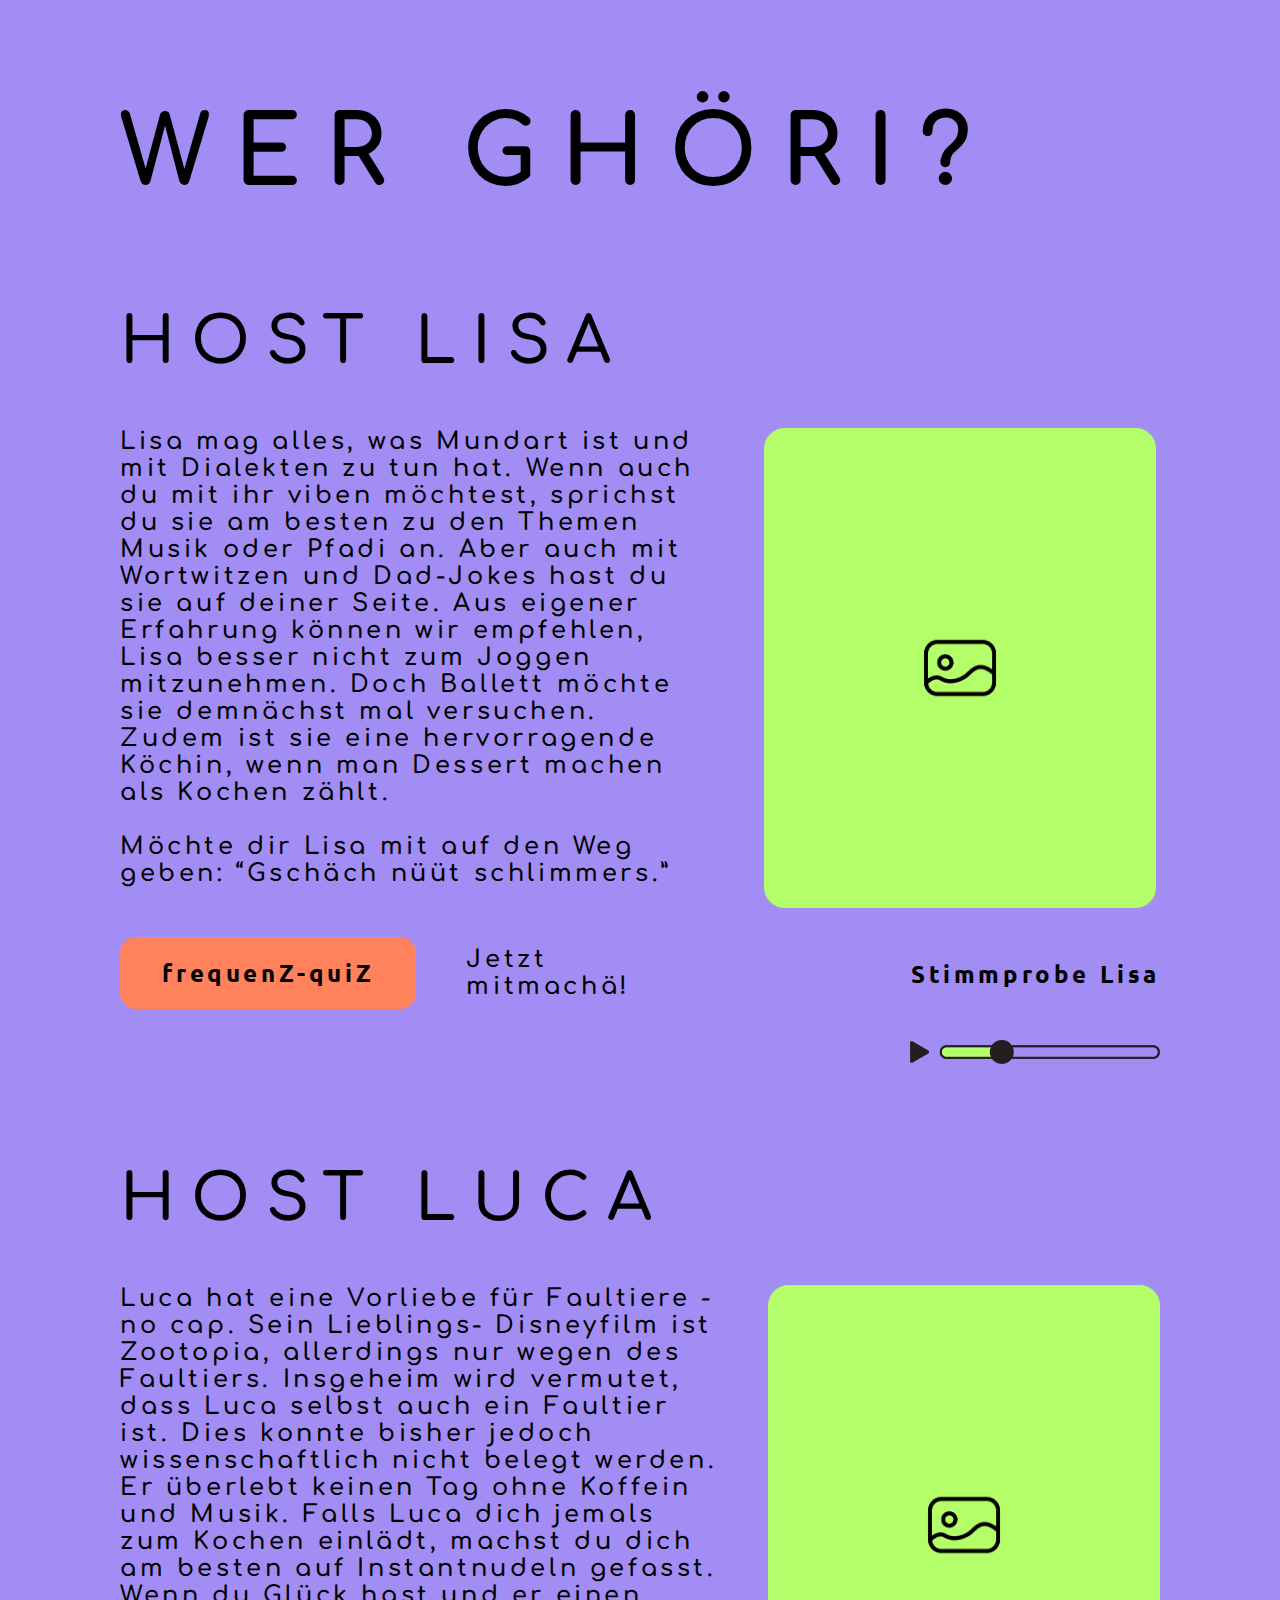
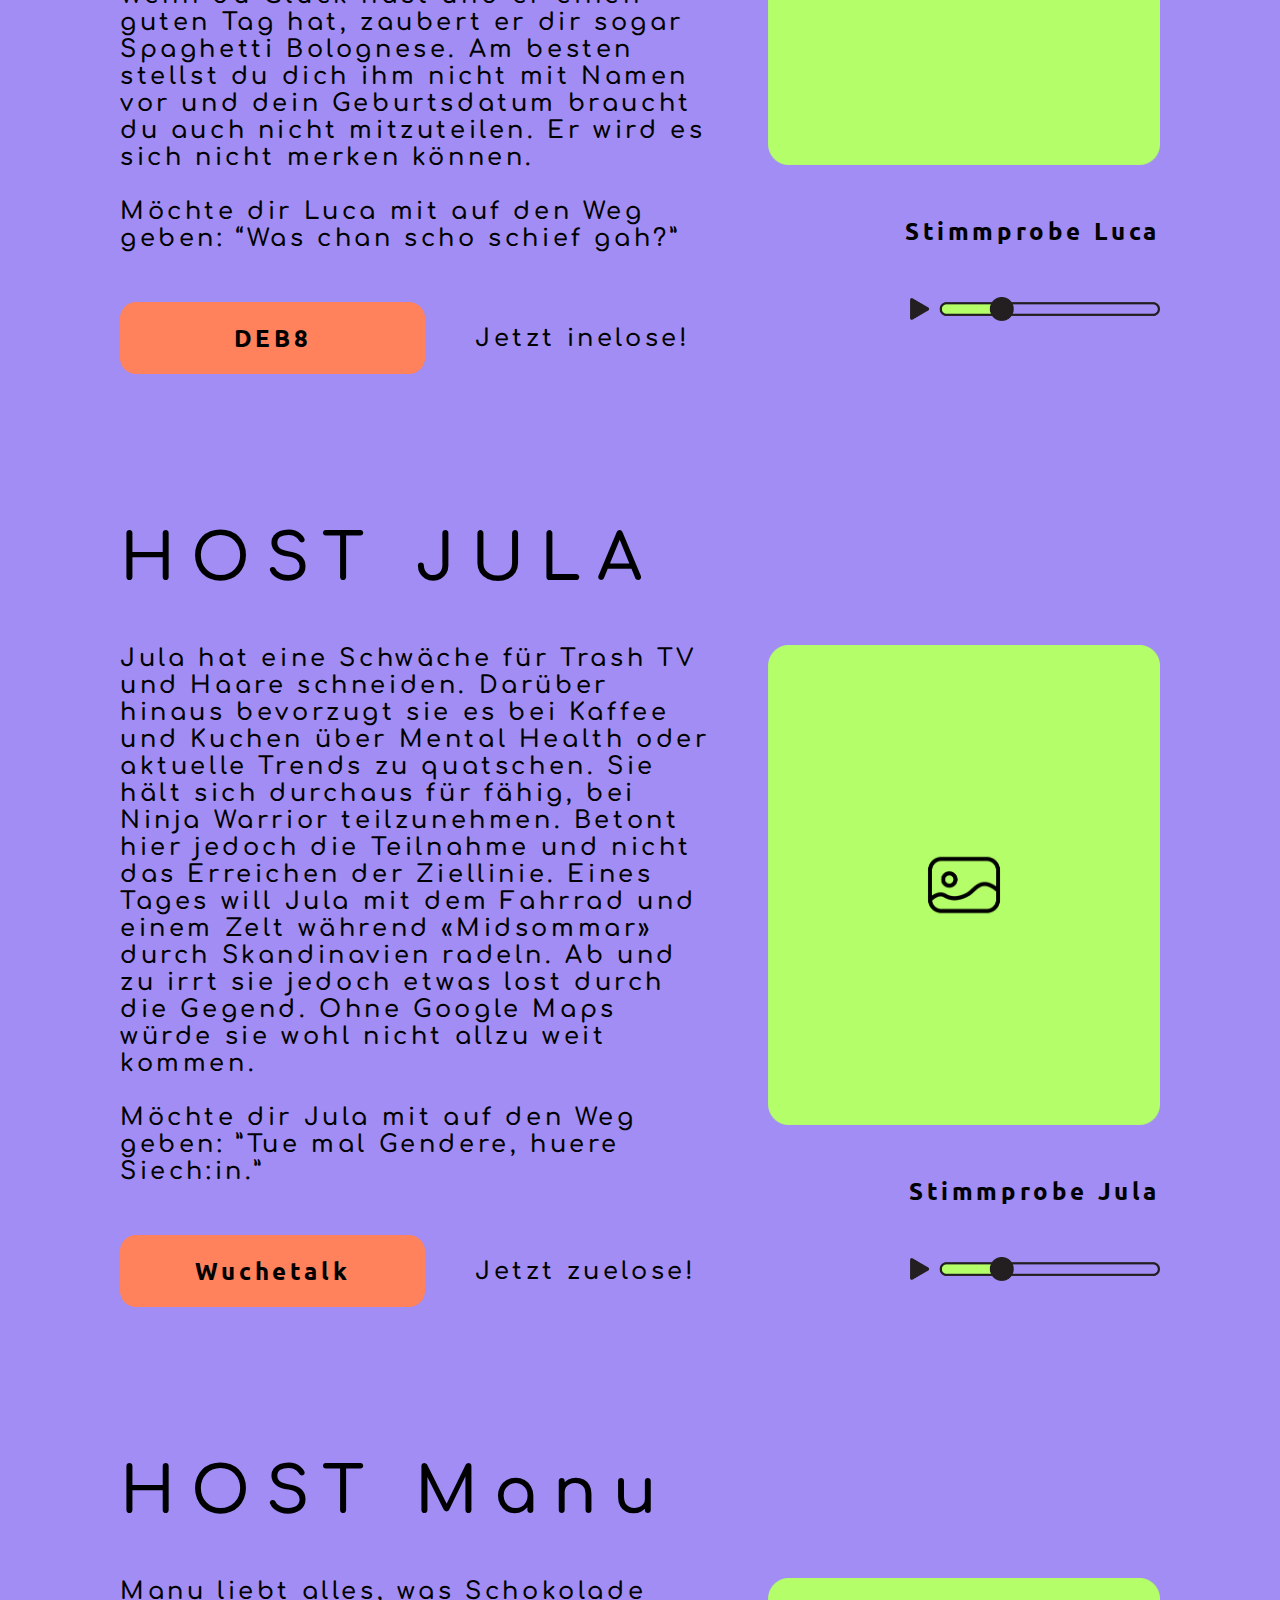
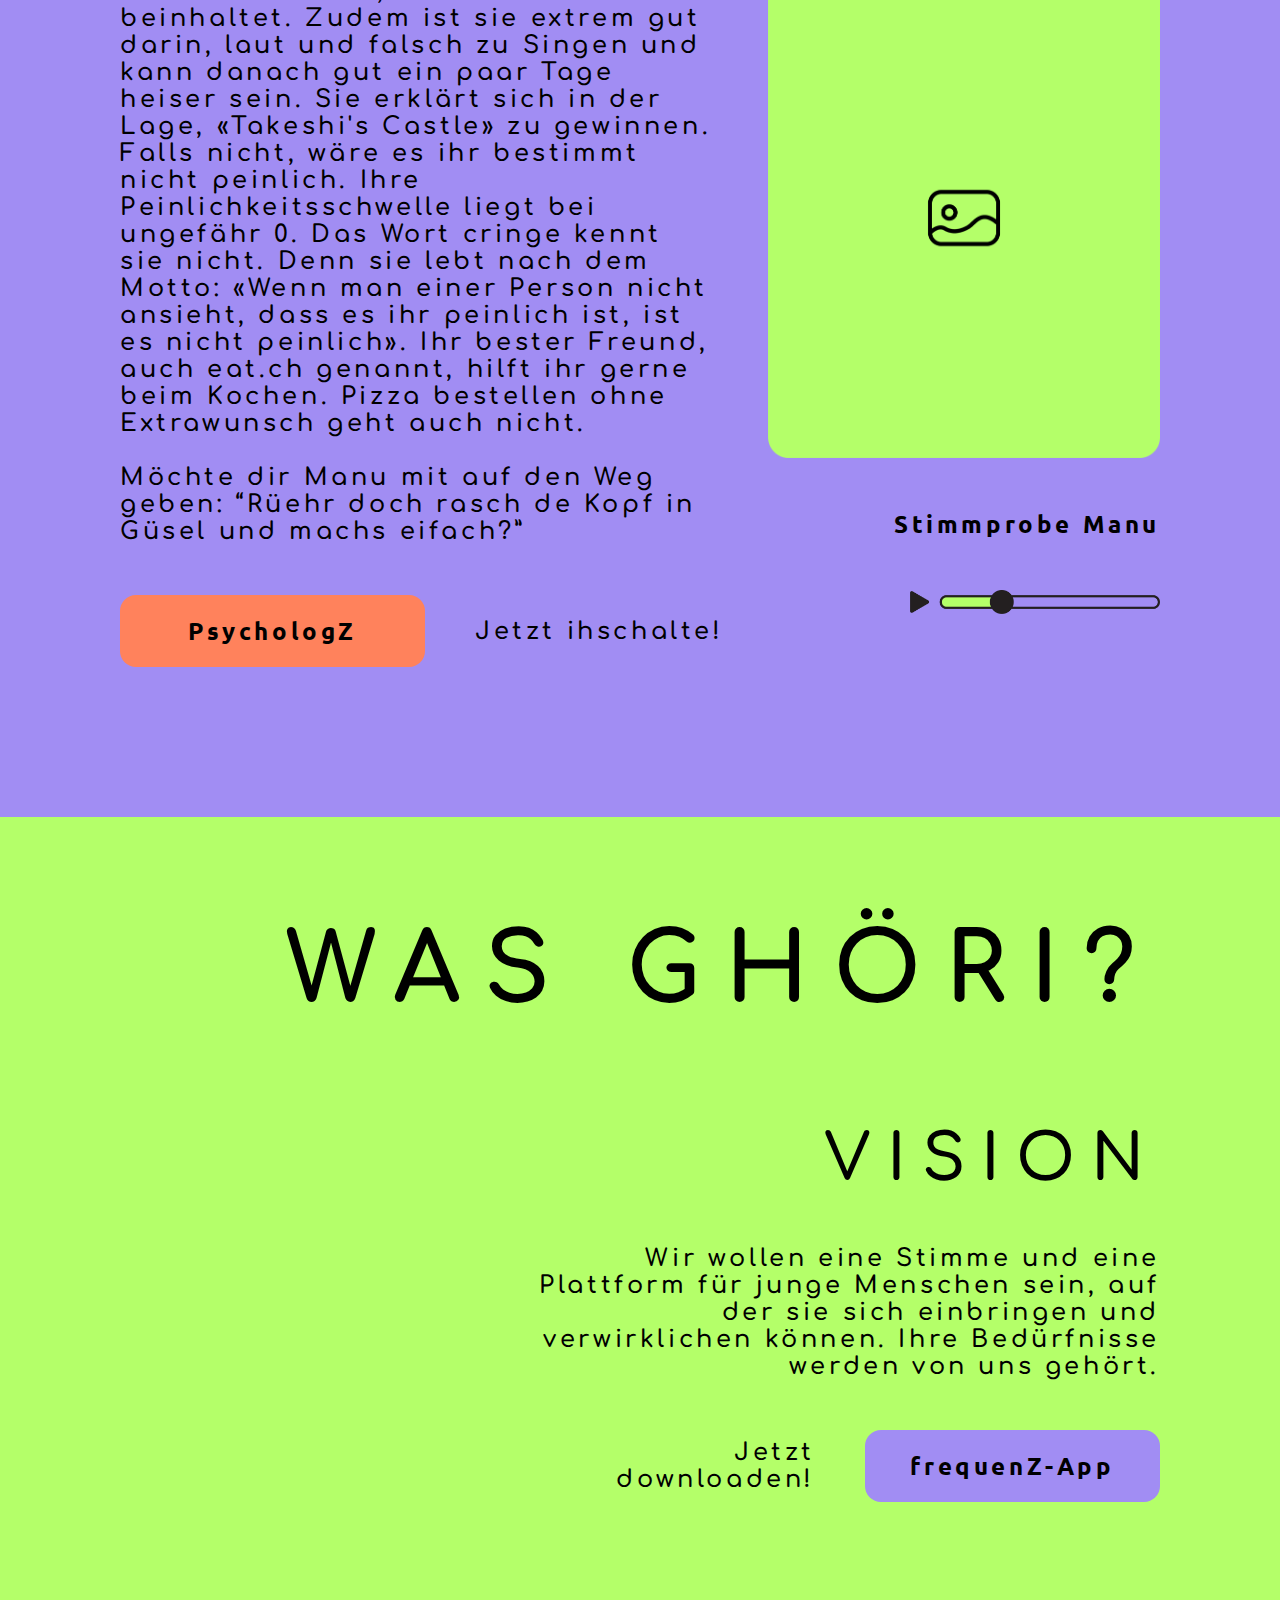
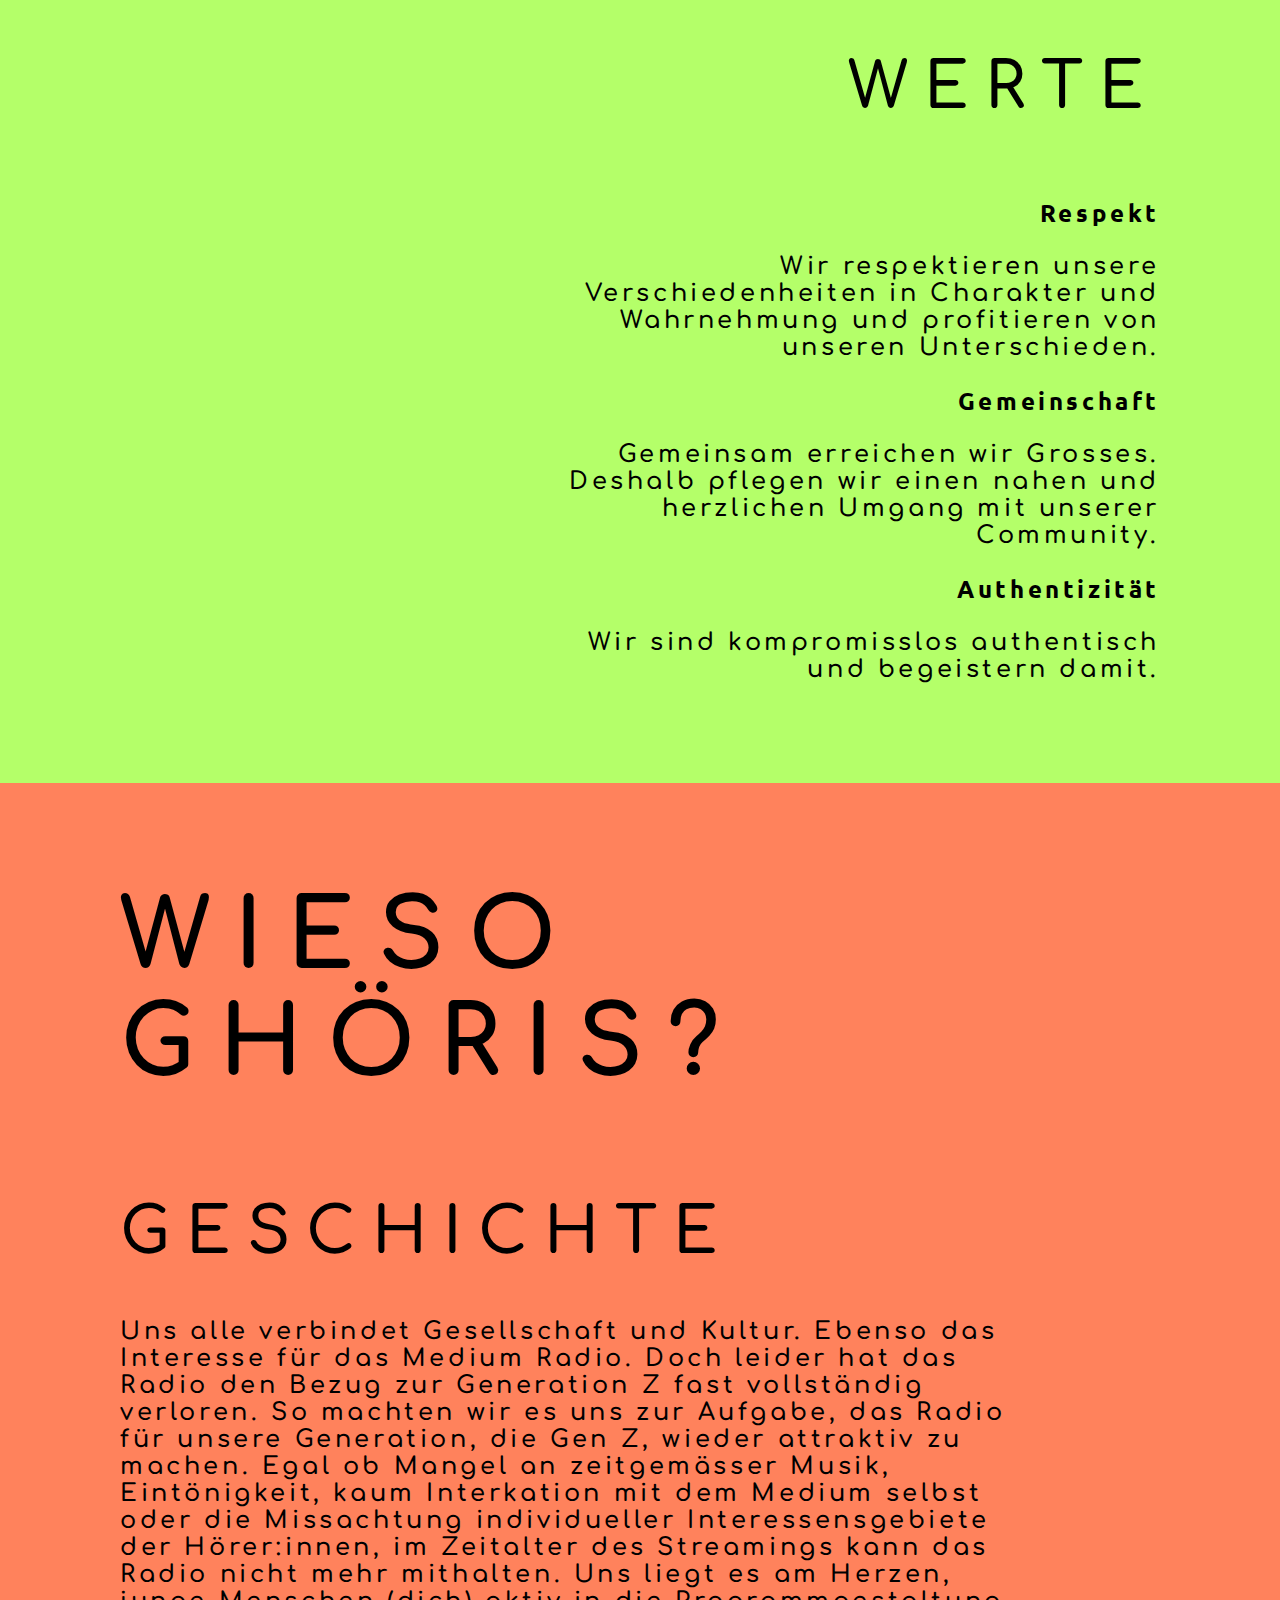
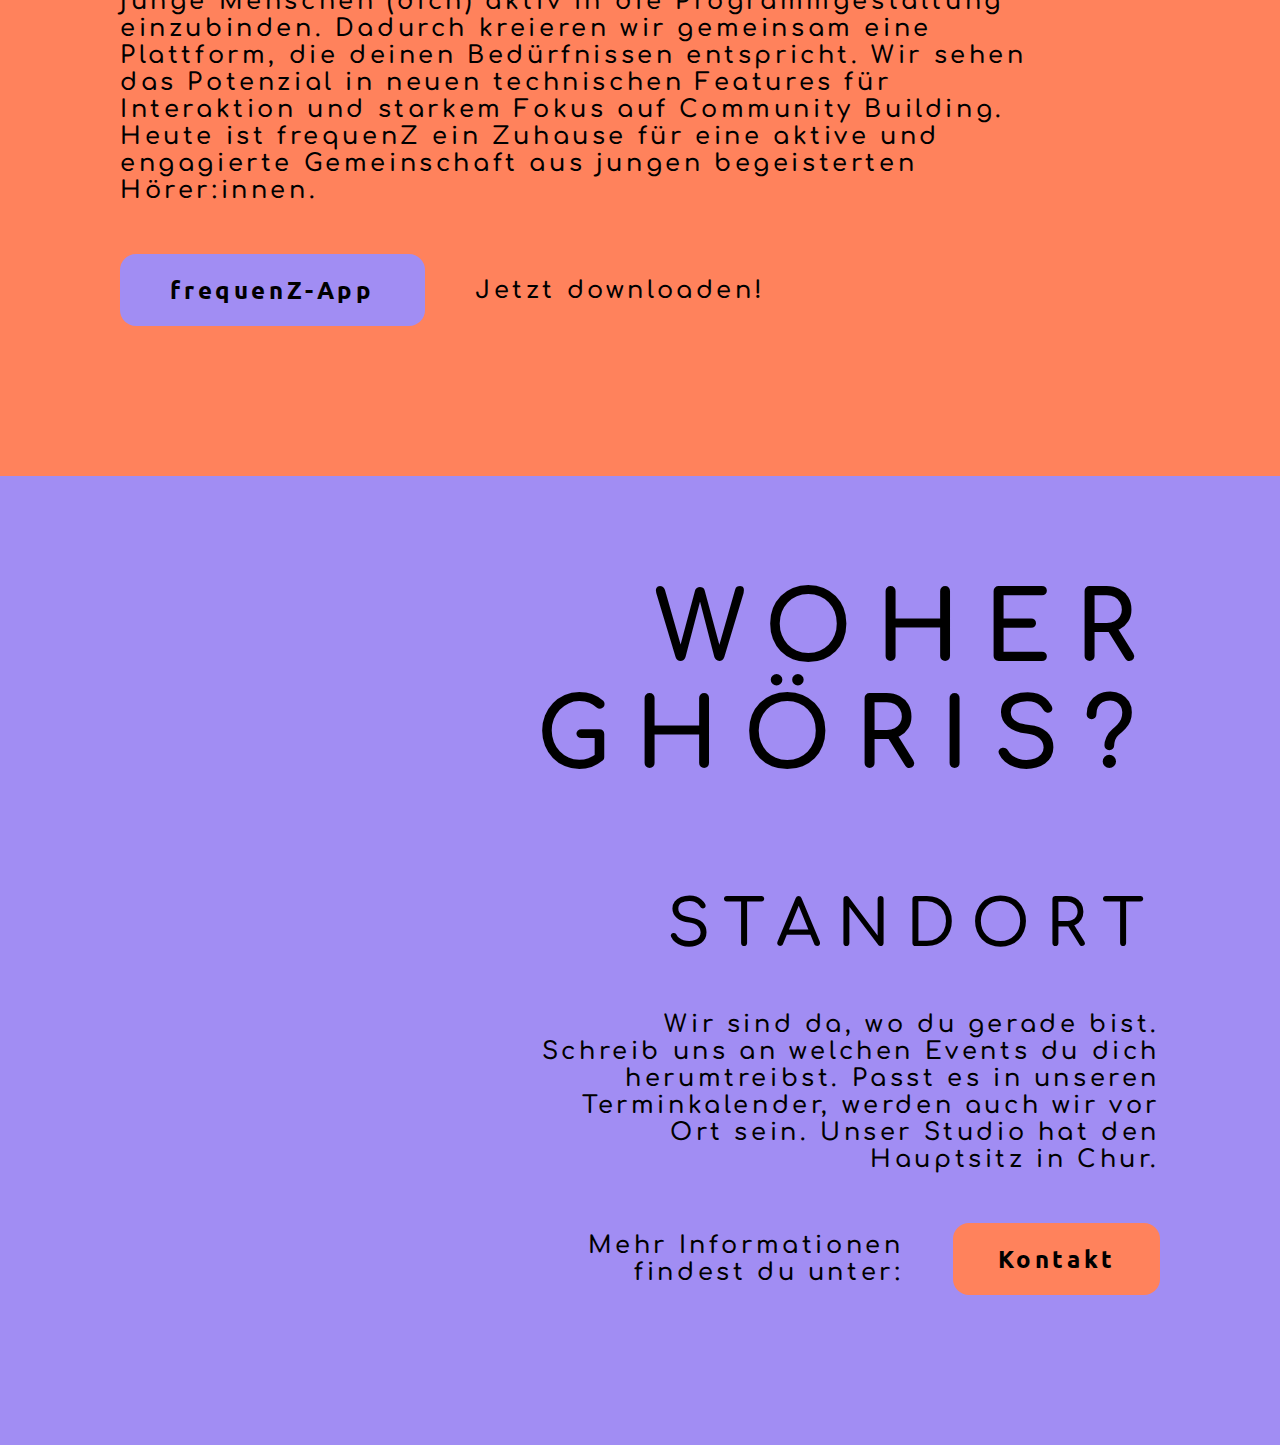
==== aboutus.html @ 88b488b0 "aboutus" ====
<!DOCTYPE html>
<html lang="en">
  <head>
    <meta charset="UTF-8" />
    <meta name="viewport" content="width=device-width, initial-scale=1.0" />
    <link rel="stylesheet" href="css/styleaboutus.css" />
    <link rel="preconnect" href="https://fonts.googleapis.com" />
    <link rel="preconnect" href="https://fonts.gstatic.com" crossorigin />
    <link
      href="https://fonts.googleapis.com/css2?family=Cabin:wght@700&family=Comfortaa:wght@600&family=Roboto:wght@100&family=Ubuntu:wght@700&family=Young+Serif&display=swap"
      rel="stylesheet">
    <title>ÜBER frequenZ</title>
  </head>
<body>
    <div class="wer_ghoeri">
        <div><h1 class="titel_wer_ghoeri">WER GHÖRI?</h1>
            <div><h2>HOST LISA</h2>
                    <div class="host_lisa">
                        <div class="content_lisa">
                            <p class="text_lisa">
                                Lisa mag alles, was Mundart ist und mit Dialekten zu tun hat. Wenn auch du mit ihr viben möchtest, 
                                sprichst du sie am besten zu den Themen Musik oder Pfadi an. Aber auch mit Wortwitzen und Dad-Jokes hast du 
                                sie auf deiner Seite. Aus eigener Erfahrung können wir empfehlen, Lisa besser nicht zum Joggen mitzunehmen. Doch Ballett 
                                möchte sie demnächst mal versuchen. Zudem ist sie eine hervorragende Köchin, wenn man Dessert machen als Kochen zählt.
                                <br/> <br/>
                                Möchte dir Lisa mit auf den Weg geben: “Gschäch nüüt schlimmers.”
                                <div class="button">
                                    <div class="button_style">
                                        <p class="button_text">
                                            frequenZ-quiZ
                                        </p>
                                    </div>         
                                    <p>Jetzt mitmachä! </p>
                                </div>
                            </p>
                        </div>

                        <div class="rechterbereich">
                            <img src="img/placeholder-image.png" alt="Host Lisa" class="image_host">
                            <div class="content_stimmprobe"><h3>Stimmprobe Lisa</h3>
                            </div>
                            <div class="seekbar"></div>
                        </div>
                    </div>
            </div>

            <div><h2>HOST LUCA</h2>
                <div class="host_luca">
                    <div class="content_luca">
                        <p class="text_luca">
                            Luca hat eine Vorliebe für Faultiere - no cap. Sein Lieblings- Disneyfilm ist Zootopia, allerdings nur wegen des Faultiers. 
                            Insgeheim wird vermutet, dass Luca selbst auch ein Faultier ist. Dies konnte bisher jedoch wissenschaftlich nicht belegt werden. 
                            Er überlebt keinen Tag ohne Koffein und Musik. Falls Luca dich jemals zum Kochen einlädt, machst du dich am besten auf  Instantnudeln gefasst. 
                            Wenn du Glück hast und er einen guten Tag hat, zaubert er dir sogar Spaghetti Bolognese. Am besten stellst du dich ihm nicht 
                            mit Namen vor und dein Geburtsdatum braucht du auch nicht mitzuteilen. Er wird es sich nicht merken können.
                            <br/> <br/>
                            Möchte dir Luca mit auf den Weg geben: “Was chan scho schief gah?”
                            <div class="button">
                                <div class="button_style">
                                    <p class="button_text">
                                        DEB8
                                    </p>
                                </div>         
                                <p>Jetzt inelose! </p>
                            </div>
                        </p>
                    </div>
                    <div class="rechtesbild">
                        <img src="img/placeholder-image.png" alt="Host Luca" class="image_host">
                        <div class="content_stimmprobe"><h3>Stimmprobe Luca</h3>
                        </div>
                        <div class="seekbar"></div>
                    </div>
                </div>
            </div>

            <div><h2>HOST JULA</h2>
                <div class="host_jula">
                    <div class="content_jula">
                        <p class="text_jula">
                            Jula hat eine Schwäche für Trash TV und Haare schneiden. Darüber hinaus bevorzugt sie es bei Kaffee und Kuchen 
                            über Mental Health oder aktuelle Trends zu quatschen. Sie hält sich durchaus für fähig, bei Ninja Warrior teilzunehmen. 
                            Betont hier jedoch die Teilnahme und nicht das Erreichen der Ziellinie. Eines Tages will Jula mit dem Fahrrad und einem Zelt 
                            während «Midsommar» durch Skandinavien radeln. Ab und zu irrt sie jedoch etwas lost durch die Gegend. Ohne Google Maps würde sie wohl nicht allzu weit kommen.
                            <br/> <br/>
                            Möchte dir Jula mit auf den Weg geben: ”Tue mal Gendere, huere Siech:in.”
                            <div class="button">
                                <div class="button_style">
                                    <p class="button_text">
                                            Wuchetalk
                                    </p>
                                </div>         
                                <p>Jetzt zuelose! </p>
                            </div>
                        </p>
                    </div>
                    <div class="rechtesbild">
                        <img src="img/placeholder-image.png" alt="Host Jula" class="image_host">
                        <div class="content_stimmprobe"><h3>Stimmprobe Jula</h3>
                        </div>
                        <div class="seekbar"></div>
                    </div>
                </div>
            </div>

            <div><h2>HOST Manu</h2>
                <div class="host_manu">
                    <div class="content_manu">
                        <p class="text_manu">
                            Manu liebt alles, was Schokolade beinhaltet. Zudem ist sie extrem gut darin, laut und falsch zu Singen und kann danach 
                            gut ein paar Tage heiser sein. Sie erklärt sich in der Lage, «Takeshi's Castle» zu gewinnen. Falls nicht, wäre es ihr bestimmt nicht peinlich. 
                            Ihre Peinlichkeitsschwelle liegt bei ungefähr 0. Das Wort cringe kennt sie nicht. Denn sie lebt nach dem Motto: 
                            «Wenn man einer Person nicht ansieht, dass es ihr peinlich ist, ist es nicht peinlich». 
                            Ihr bester Freund, auch eat.ch genannt, hilft ihr gerne beim Kochen. Pizza bestellen ohne Extrawunsch geht auch nicht.
                            <br/> <br/>
                            Möchte dir Manu mit auf den Weg geben: “Rüehr doch rasch de Kopf in Güsel und machs eifach?”
                            <div class="button">
                                <div class="button_style">
                                    <p class="button_text">
                                        PsychologZ
                                    </p>
                                </div>         
                                <p>Jetzt ihschalte! </p>
                            </div>
                        </p>
                    </div>
                    <div class="rechtesbild">
                        <img src="img/placeholder-image.png" alt="Host Manu" class="image_host">
                        <div class="content_stimmprobe"><h3>Stimmprobe Manu</h3>
                        </div>
                        <div class="seekbar"></div>
                    </div>
                </div>
            </div>

        </div>
    </div>

    <div class="was_ghoeri">
        <div class="was_ghoeri_rechts"> <h1 class="h1_rechts">WAS GHÖRI?</h1>
            <div class="aufteilung">

                <div class="linkerleerbereich">
                    </br>
                </div>

                <div class="content_rechts"> <h2>VISION</h2>
                    <p>
                        Wir wollen eine Stimme und eine Plattform für junge Menschen sein, auf der sie sich 
                        einbringen und verwirklichen können. Ihre Bedürfnisse werden von uns gehört.
                    </p>

                    <div class="downloadbutton">

                        <p>Jetzt downloaden! 
                        </p>

                            <div class="downloadbutton_style">
                                <p class="downloadbutton_text">
                                frequenZ-App
                                </p>
                            </div>    

                    </div>
                    <div><h2>WERTE</h2>
                        <h3>Respekt</h3>
                        <p>
                            Wir respektieren unsere Verschiedenheiten in Charakter und Wahrnehmung und profitieren von unseren Unterschieden.
                        </p>

                        <h3>Gemeinschaft</h3>
                        <p>
                            Gemeinsam erreichen wir Grosses. Deshalb pflegen wir einen nahen und herzlichen Umgang mit unserer Community.
                        </p>

                        <h3>Authentizität</h3>
                        <p class="berite_autehitizitaet">
                            Wir sind kompromisslos authentisch und begeistern damit.
                        </p>
                    </div>
                </div>
            </div>
        </div>
    </div>
    
    <div class="wieso_ghoeris">
        <h1 class="titel_wieso_ghoeri">WIESO GHÖRIS?</h1>
        <h2>GESCHICHTE</h2>
        <p class="geschichte">
            Uns alle verbindet Gesellschaft und Kultur. Ebenso das Interesse für das Medium Radio. Doch leider hat
            das Radio den Bezug zur Generation Z fast vollständig verloren. So machten wir es uns zur Aufgabe, das Radio für unsere Generation, die Gen Z, wieder attraktiv zu machen. 
            Egal ob Mangel an zeitgemässer Musik, Eintönigkeit, kaum Interkation mit dem Medium selbst oder die Missachtung individueller Interessensgebiete 
            der Hörer:innen, im Zeitalter des Streamings kann das Radio nicht mehr mithalten.
            Uns liegt es am Herzen, junge Menschen (dich) aktiv in die Programmgestaltung einzubinden. 
            Dadurch kreieren wir gemeinsam eine Plattform, die deinen Bedürfnissen entspricht. Wir sehen das Potenzial in neuen technischen Features für Interaktion und starkem Fokus auf Community Building.
            Heute ist frequenZ ein Zuhause für eine aktive und engagierte Gemeinschaft aus jungen begeisterten Hörer:innen.
        </p>
            <div class="downloadbutton2">
                <div class="downloadbutton_style2">
                    <p class="downloadbutton_text">
                        frequenZ-App
                    </p>
                </div>
                <p>Jetzt downloaden! </p>        
            </div>
    </div>
    
    <div class="woher_ghoeris">
        <h1 class="h1_rechts">WOHER GHÖRIS?</h1>
        <div class="aufteilung">

            <div class="linkerleerbereich">
            </br>
            </div>

            <div class="content_rechts"><h2>STANDORT</h2>
                <p>
                    Wir sind da, wo du gerade bist. Schreib uns an welchen Events du dich herumtreibst. 
                    Passt es in unseren Terminkalender, werden auch wir vor Ort sein. Unser Studio hat den Hauptsitz in Chur.
                </p>
                    <div class="kontaktbutton">
                        <p>
                            Mehr Informationen findest du unter: 
                        </p>
                        <div class="kontaktbutton_style">
                            <p class="button_text">
                                Kontakt
                            </p>
                        </div>         
                    </div>
            </div>
        </div>
    </div>

</body>
---- css/styleaboutus.css ----
:root{
    --orange: #FF825C;
    --violett:#A18DF3;
    --grün: #B4FF69;
    --comfortaa: 'Comfortaa', sans-serif;
    --ubuntu: 'Ubuntu', sans-serif;
}

body{
    margin: 0;
}

h1{
    color:black;
    font-family: var(--comfortaa);
    font-size: 96px;
    margin:0;
    letter-spacing: 24px;
}

.h1_rechts{
    text-align: right;
}

h2{    /* h2 */
    color:black;
    font-family: var(--comfortaa);
    font-size: 64px;
    font-style: normal;
    font-weight: 600;
    line-height: normal;
    letter-spacing: 16px;
    padding: 100px 0px 50px 0px;
    margin: 0px;   
}

h3{     /* h3 */
    color: black;
    font-family: Ubuntu;
    font-size: 24px;
    font-style: normal;
    font-weight: 700;
    line-height: normal;
    letter-spacing: 3.6px;
}

p{
    color: #000;
    display: flex;
    font-family: Comfortaa;
    font-size: 24px;
    font-style: normal;
    font-weight: 600;
    line-height: normal;
    letter-spacing: 3.6px;
    margin: 0px;
}

.button_text{
    font-family: var(--ubuntu)
}

.button{
    display: flex;
    margin: 50px 0px 50px 0px;
    align-items: center;
   }

.button_style {
    background-color: #FF825C;
    border-radius: 16px;
    display: flex;
    width: 257px;
    padding: 20px 24px;
    justify-content: center;
    margin-right: 50px;
   }

.button_style:hover {
    background-color: var(--grün);
}

.downloadbutton_text{
    font-family: var(--ubuntu)
}

.downloadbutton{
    display: flex;
    margin: 50px 0px 50px 0px;
    align-items: center;
    justify-content: right;
   }

.downloadbutton_style {
    background-color: #A18DF3;
    border-radius: 16px;
    display: flex;
    width: 257px;
    padding: 20px 24px;
    justify-content: center;
    margin-left: 50px;
   }

.downloadbutton_style:hover {
    background-color: var(--orange);
}

.downloadbutton2{
    display: flex;
    margin: 50px 0px 50px 0px;
    align-items: center;
   }

.downloadbutton_style2 {
    background-color: #A18DF3;
    border-radius: 16px;
    display: flex;
    width: 257px;
    padding: 20px 24px;
    justify-content: center;
    margin-right: 50px;
   }

.downloadbutton_style2:hover {
    background-color: var(--grün);
}

.kontaktbutton {
    display: flex;
    margin: 50px 0px 50px 0px;
    align-items: center;
    justify-content: right;
   }

.kontaktbutton_style {
    background-color: #FF825C;
    border-radius: 16px;
    display: flex;
    width: 257px;
    padding: 20px 24px;
    justify-content: center;
    margin-left: 50px;
   }
   
.kontaktbutton_style:hover {
    background-color: var(--grün);
}

.wer_ghoeri{
    background-color: #A18DF3;
    display: flex;
    padding: 100px 120px 100px 120px;
}

.image_host{
    display: flex;
    width: 392px;
    height: 480px;
    align-items: center;
    gap: 10px;
    margin-bottom: 50px;
}

.content_stimmprobe{
    margin: 0px 0px 0px 0px;
    text-align: right;
}

.seekbar{
    width: 250px;
    height: 24px;
    margin: 50px 0px 0px 0px;
    background-image: url('/img/seekbar.png');
    background-size: contain;
    background-repeat: no-repeat;
    margin-left: auto;
}

.seekbar:hover{
    background-image: url('/img/seekbar_hover.png');
}

.host_lisa{
    display: flex;
    flex-direction: row;
}

.content_lisa{
    display: flex;
    flex-direction: column;
    margin: 0px 0px 0px 0px;
    padding: 0px 50px 0px 0px;
    flex: 3;
}

.rechterbereich{
    flex: 2;
    float:right;
}

.host_luca{
    display: flex;
    flex-direction: row;
    margin: 0px 0px 0px 0px;
    padding: 0px 0px 0px 0px;
    justify-content: space-between;
}

.text_luca{
    display: flex;
    padding-right: 50px;
}

.host_jula{
    display: flex;
    flex-direction: row;
    margin: 0px 0px 0px 0px;
    padding: 0px 0px 0px 0px;
    justify-content: space-between;
}

.text_jula{
    display: flex;
    padding-right: 50px;
}

.host_manu{
    display: flex;
    flex-direction: row;
    margin: 0px 0px 0px 0px;
    padding: 0px 0px 0px 0px;
    justify-content: space-between;
}

.text_manu{
    display: flex;
    padding-right: 50px;
}

.was_ghoeri{
    background-color: #B4FF69;
    display: flex;
    flex-direction: row-reverse;
    padding: 100px 120px 100px 120px;
}

.was_ghoeri_rechts{
    text-align: right;
    flex-direction: row-reverse;
}

.berite_autehitizitaet{
    justify-content: right;
}

.aufteilung{
    display: flex;
    flex-direction: row;
    text-align: right;
    justify-content: right;
}

.linkerleerbereich{
    flex:2;
}

.wieso_ghoeris{
    background-color: #FF825C;
    display: flex;
    flex-direction: column;
    padding: 100px 120px 100px 120px;
    justify-content: right;
}

.geschichte{
    width: 931px;
}

.woher_ghoeris{
    background-color: #A18DF3;
    display: flex;
    flex-direction: column;
    padding: 100px 120px 100px 120px;
}

.content_rechts{
    display: flex;
    flex-direction: column;
    flex: 3;
}
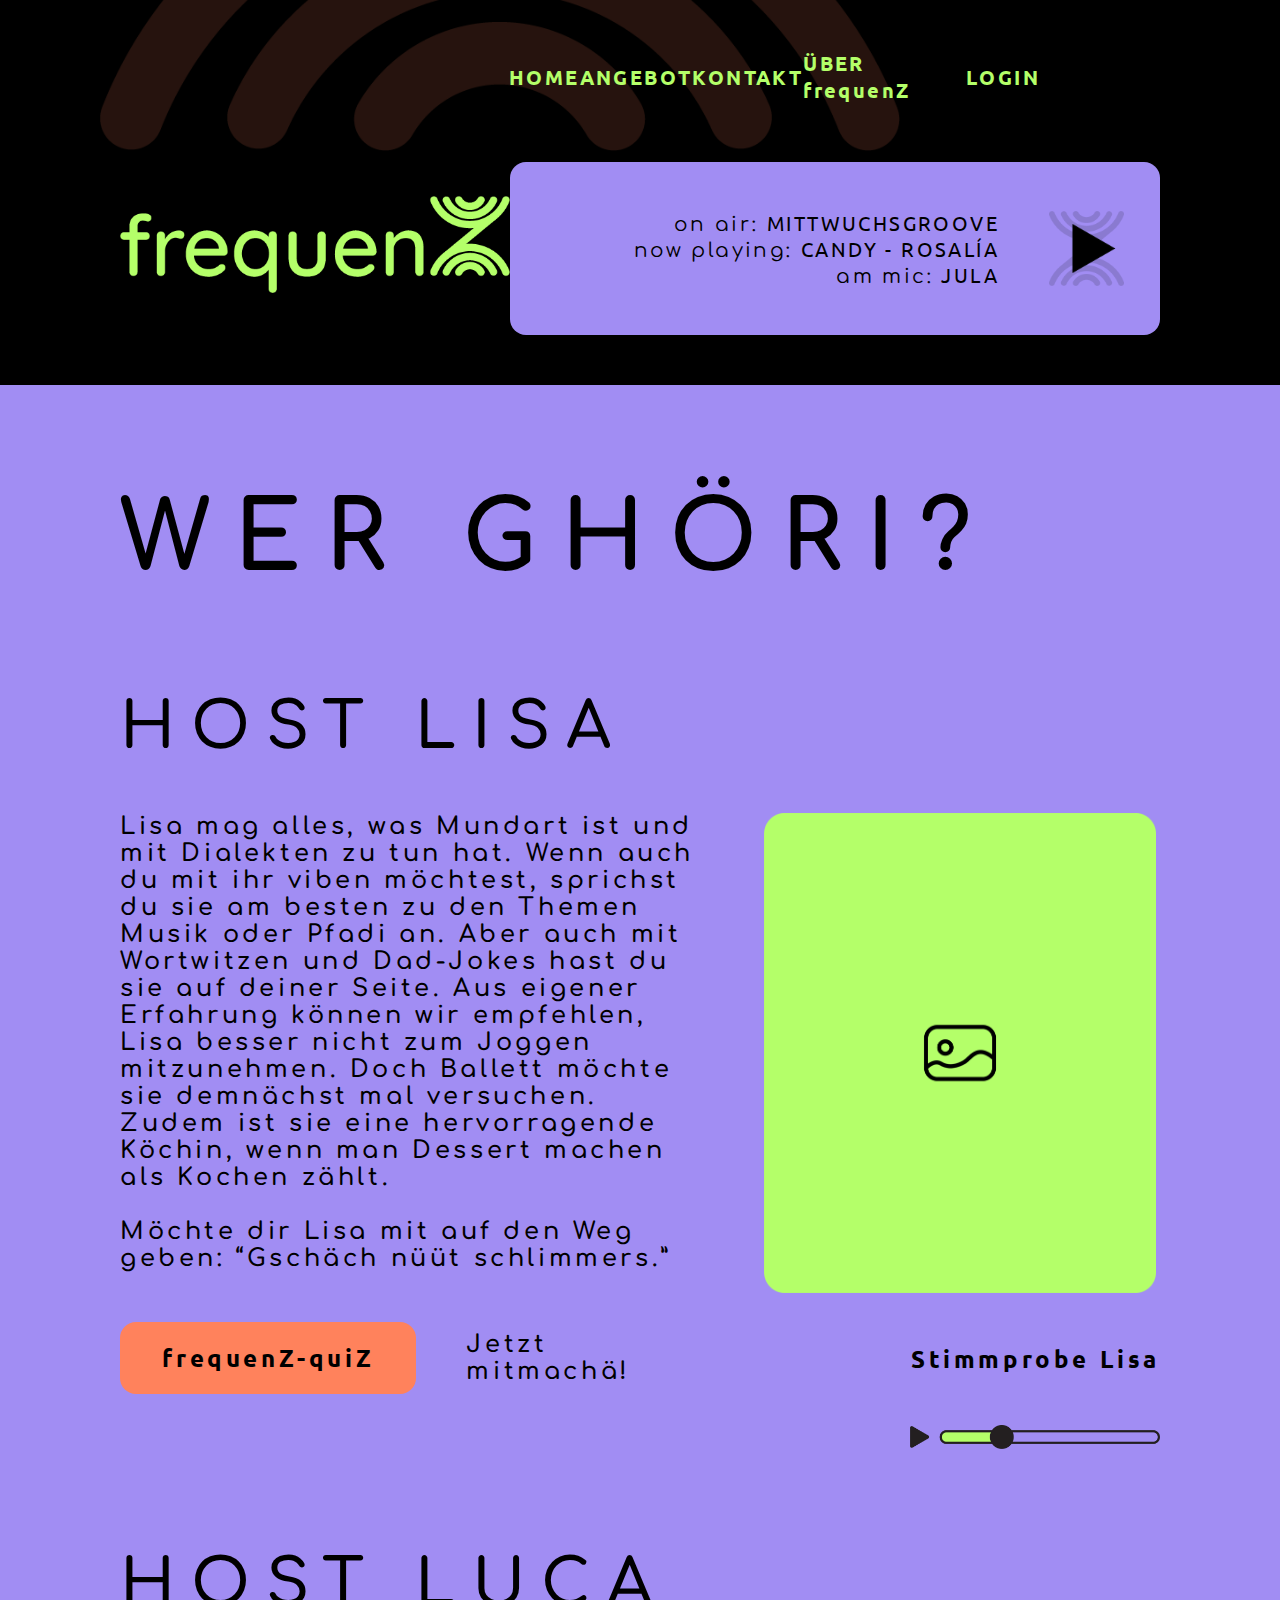
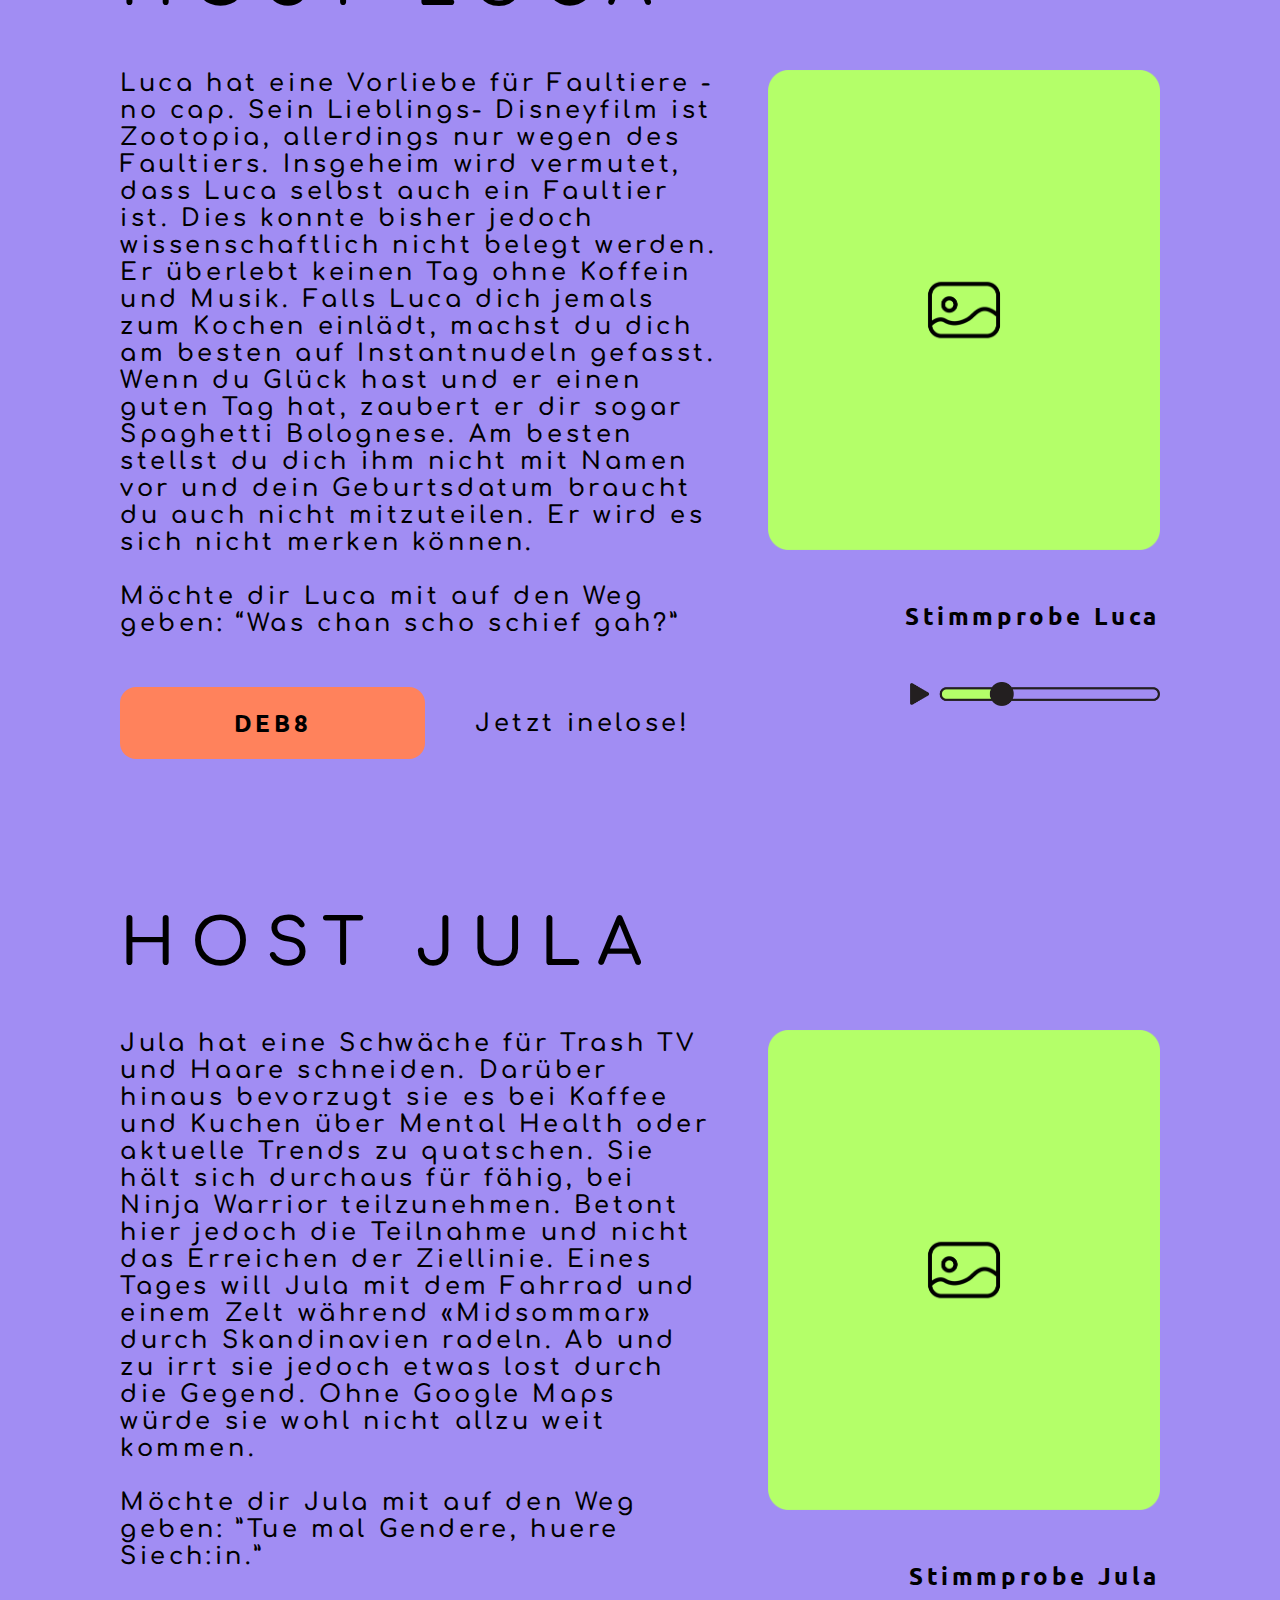
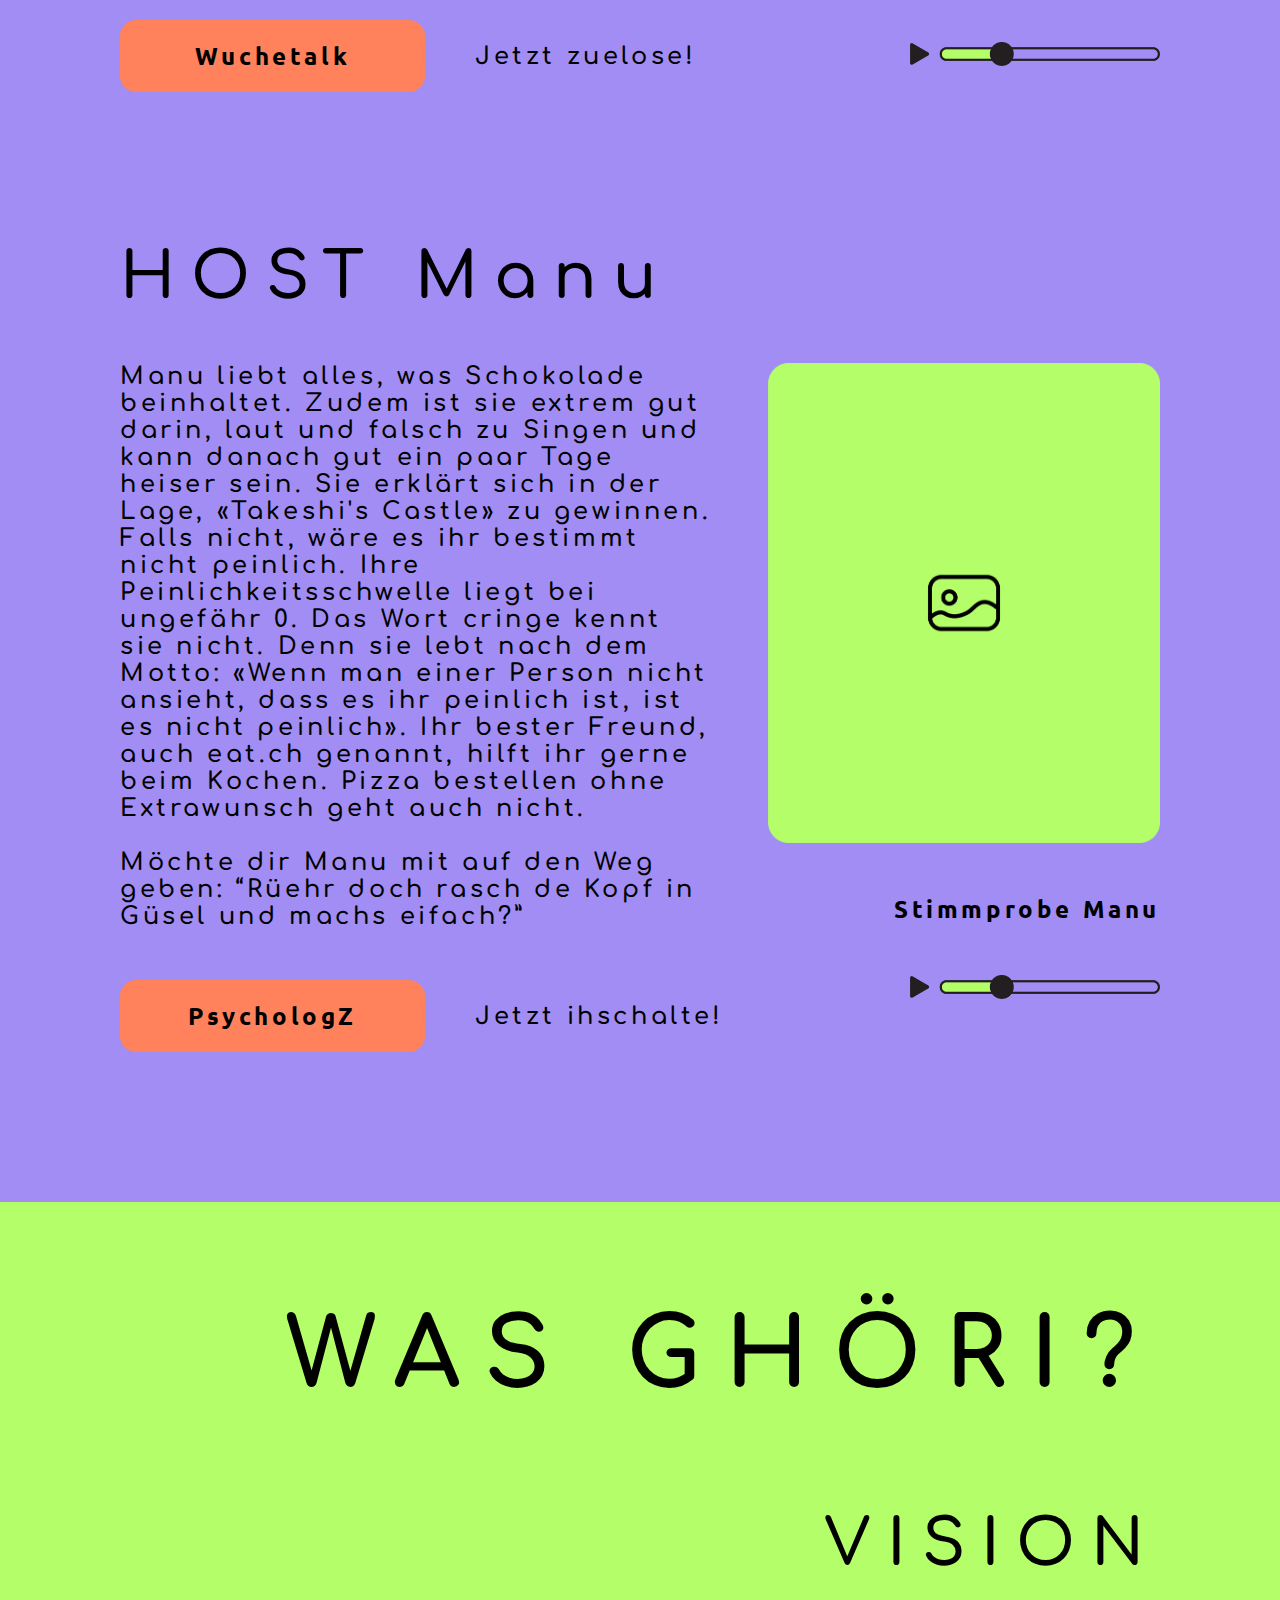
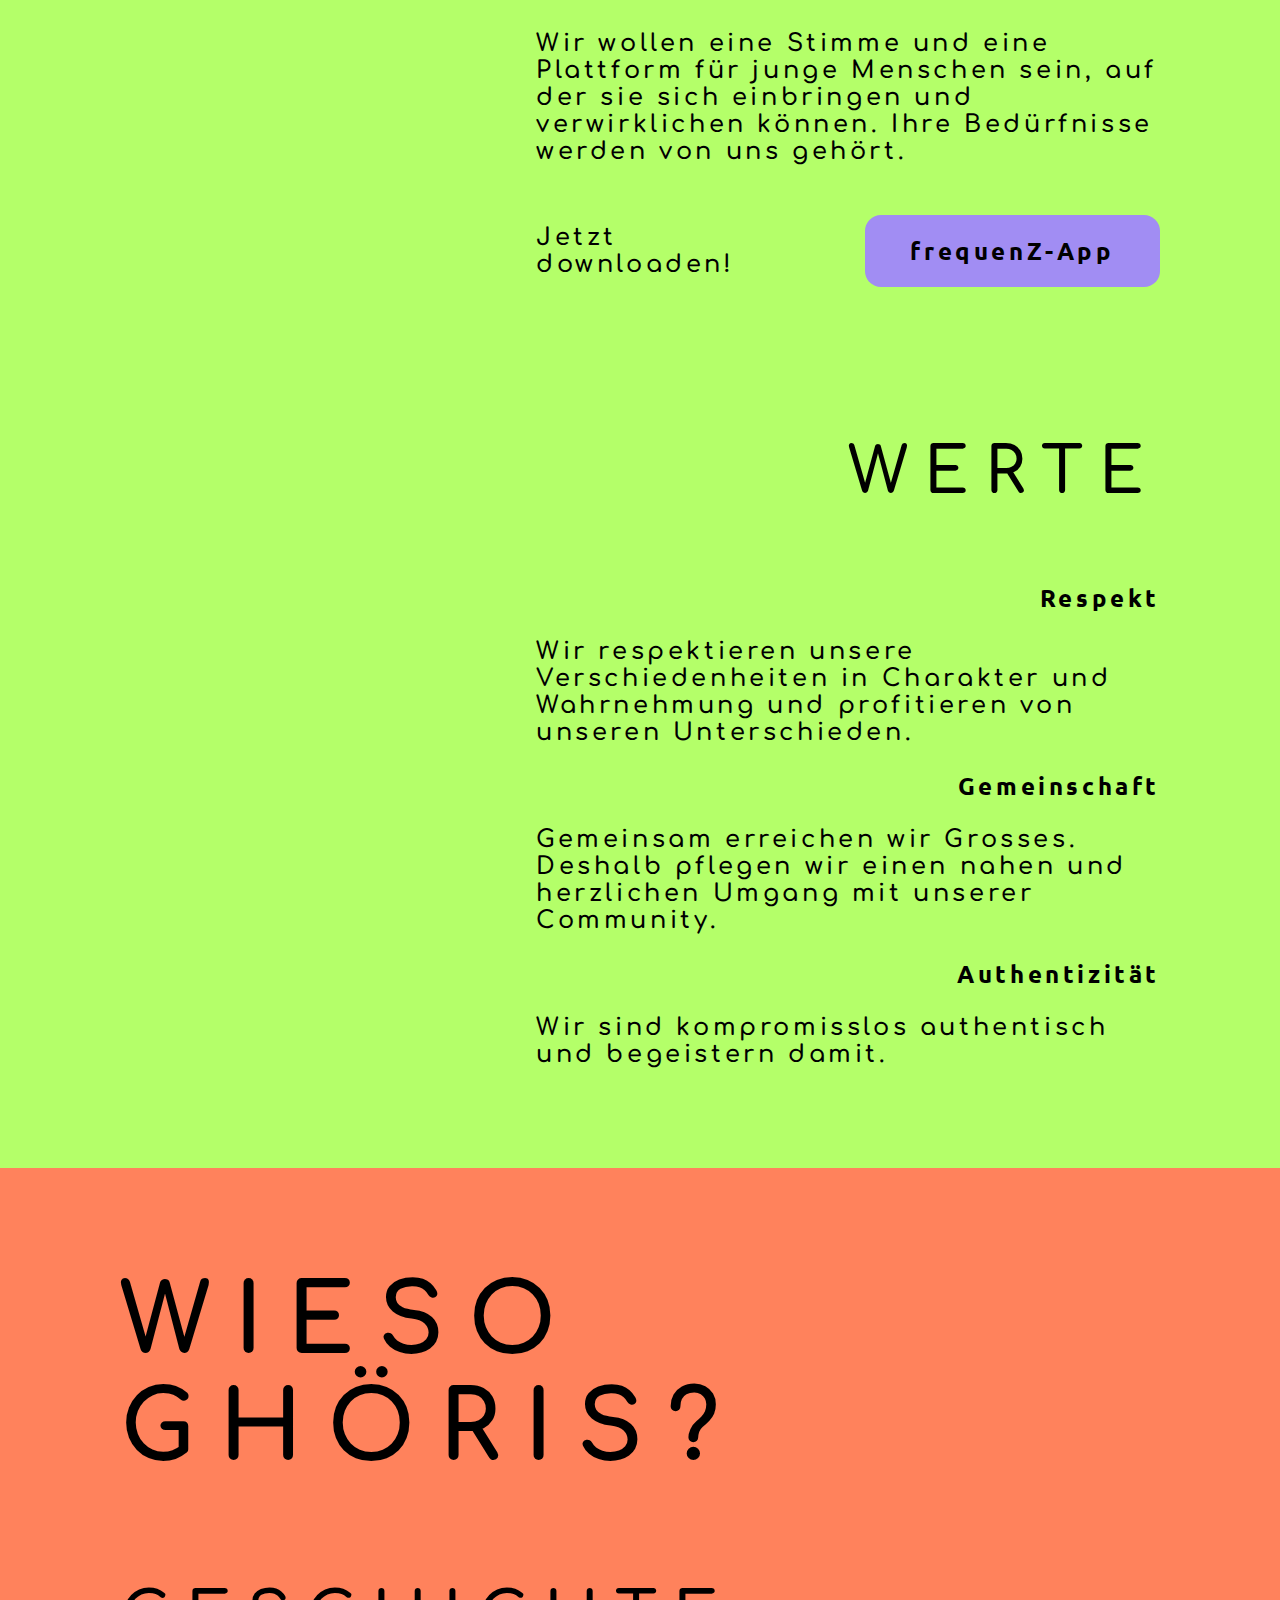
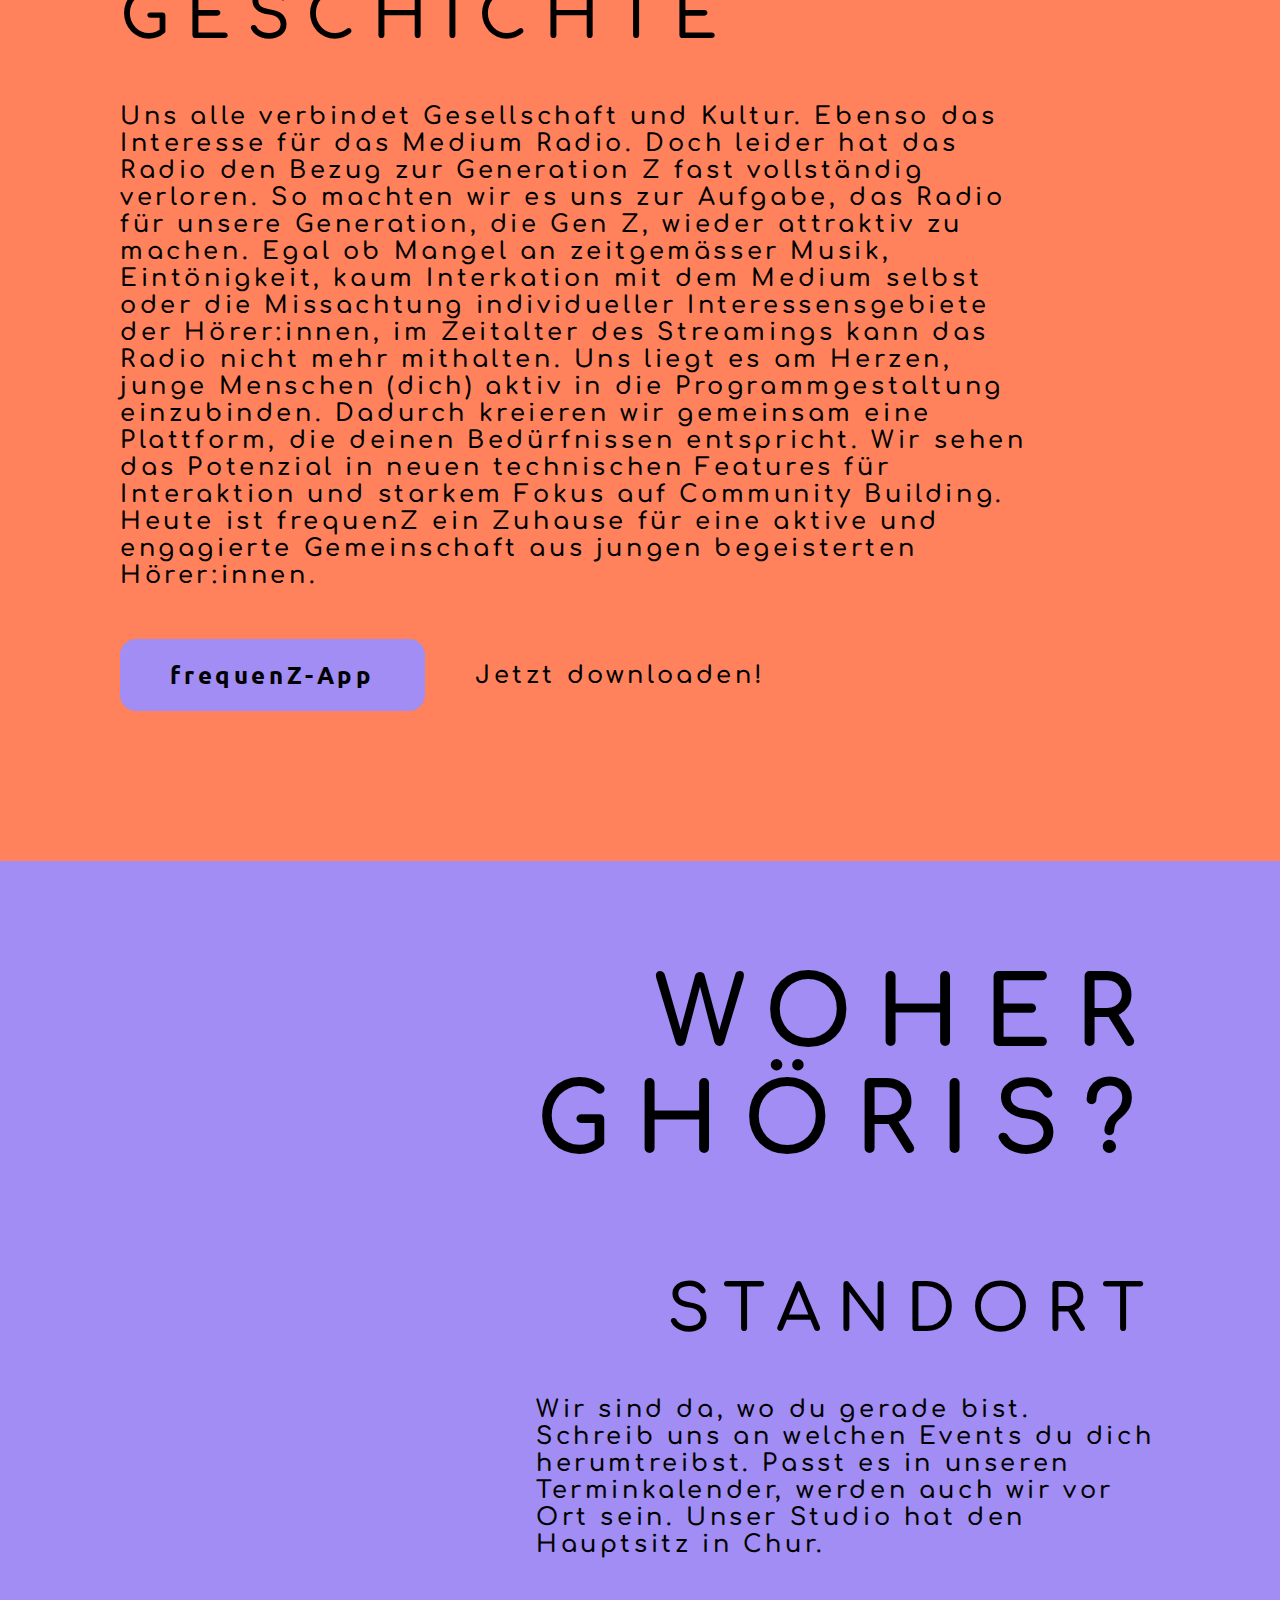
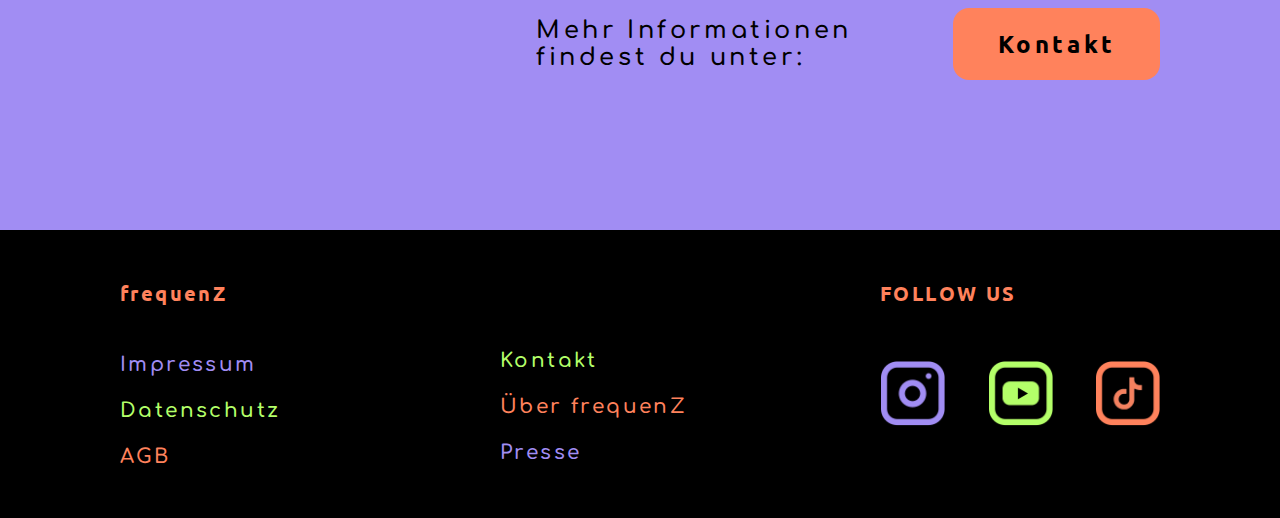
==== commit ccfef194: "Merge branch 'main' of https://github.com/kriegmanu/frequenZ-webseite" ====
--- a/aboutus.html
+++ b/aboutus.html
@@ -3,15 +3,41 @@
   <head>
     <meta charset="UTF-8" />
     <meta name="viewport" content="width=device-width, initial-scale=1.0" />
-    <link rel="stylesheet" href="css/styleaboutus.css" />
-    <link rel="preconnect" href="https://fonts.googleapis.com" />
-    <link rel="preconnect" href="https://fonts.gstatic.com" crossorigin />
-    <link
-      href="https://fonts.googleapis.com/css2?family=Cabin:wght@700&family=Comfortaa:wght@600&family=Roboto:wght@100&family=Ubuntu:wght@700&family=Young+Serif&display=swap"
-      rel="stylesheet">
-    <title>ÜBER frequenZ</title>
+    <link rel="stylesheet" href="css/style.css" />
+    <link rel="stylesheet" href="css/styleaboutus.css">
+    <link rel="preconnect" href="https://fonts.googleapis.com">
+    <link rel="preconnect" href="https://fonts.gstatic.com" crossorigin>
+    <link href="https://fonts.googleapis.com/css2?family=Comfortaa:wght@600;700&family=Ubuntu:wght@700&display=swap" rel="stylesheet">
+    <title>Document</title>
   </head>
-<body>
+  <body>
+    <header>
+      <nav>
+        <div class="menu">
+          <li><a href="index.html"> HOME</a></li>
+          <li><a href="angebot.html"> ANGEBOT</a></li>
+          <li><a href="kontakt.html"> KONTAKT</a></li>
+          <li><a href="aboutus.html"> ÜBER frequenZ</a></li>
+          <li><a href="#"> LOGIN</a></li>
+        </div>
+      </nav>
+      <div class="header">
+        <div>
+          <a href="index.html"><img src="img/logo_frequenZ_v1.png" alt="Logo" class="logo" /></a>
+        </div>
+        <div class="live_container">
+          <div class="liveplayer">
+            on air: <span>Mittwuchsgroove</span> <br />
+            now playing: <span>Candy - Rosalía</span> <br />
+            am mic: <span>Jula</span>
+          </div>
+          <div class="live_bild">
+            <!-- <img class="playbutton" src="/img/Playbutton.png" alt="Playbutton"> -->
+          </div>
+          </div>
+        </div>
+      </div>
+    </header>
     <div class="wer_ghoeri">
         <div><h1 class="titel_wer_ghoeri">WER GHÖRI?</h1>
             <div><h2>HOST LISA</h2>
@@ -231,5 +257,35 @@
             </div>
         </div>
     </div>
-
-</body>+    <footer>
+        <div class="footer">
+          <div class="footer-column1">
+            <span class="frequenz_footer"> frequenZ</span> <br /><br /><br />
+            <a href="impressum.html"> <span class="impressum_footer"> Impressum</span> </a> <br /><br />
+            <span class="datenschutz_footer">Datenschutz</span> <br /><br />
+            <span class="agb_footer">AGB</span>
+          </div>
+          <div class="footer-column2">
+            <br /><br /><br />
+            <a href="kontakt.html"> <span class="kontakt_footer">Kontakt</span></a><br /><br />
+            <a href="aboutus.html"> <span class="überfrequenz_footer">Über frequenZ</a><br /><br />
+            <span class="presse_footer">Presse</span> 
+          </div>
+          <div class="footer-column3">
+            follow us <br /><br /><br />
+            <div class="socialmedia">
+              <div>
+                 <img src="/img/instagram_icon.png" alt="Instagram" class="instagram" />
+              </div>
+              <div>
+                <img src="img/youtube_icon.png" alt="Youtube" class="youtube" />
+              </div>
+              <div>
+                <img src="/img/tiktok_icon.png" alt="Tiktok" class="tiktok" />
+              </div>
+            </div>
+          </div>
+        </div>
+      </footer>
+    </body>
+  </html>--- a/css/style.css
+++ b/css/style.css
@@ -0,0 +1,286 @@
+:root{
+    --orange: #FF825C;
+    --violett:#A18DF3;
+    --grün: #B4FF69;
+    --comfortaa: 'Comfortaa', sans-serif;
+    --ubuntu: 'Ubuntu', sans-serif;
+}
+
+body{
+    margin: 0;
+    letter-spacing: 2.4px;
+}
+
+b {
+    font-family: var(--ubuntu);
+    font-weight: 700;
+}
+
+h1 {
+    color:black;
+    font-family: var(--comfortaa);
+    text-align: left;
+    font-size: 96px;
+    margin:0;
+}
+
+.logo {
+    height: 97px;
+    display: block;
+}
+
+p{
+    font-family: var(--comfortaa);
+    text-align: left;
+    font-size: 20px;
+    margin-bottom: 100px;
+}
+
+span {
+    font-family: var(--ubuntu);
+    text-transform: uppercase;
+    letter-spacing: 2.4px;
+}
+
+footer {
+    background-color: black;
+}
+.footer {
+    display: flex;
+    justify-content: space-between;
+    color: var(--orange);
+    font-family: var(--comfortaa);
+    font-size: 20px;
+    font-weight: 600;
+  }
+
+.footer-column1, .footer-column2, .footer-column3  {
+    margin: 50px;
+    flex: 1;
+  }
+
+.footer-column3 {
+    margin-right: 120px;
+    color: var(--orange);
+    font-family: var(--ubuntu);
+    text-transform: uppercase;
+    letter-spacing: 2.4px;
+  }
+
+.footer-column1 {
+    margin-left: 120px;
+  }
+.socialmedia {
+    justify-content: space-between;
+    display: flex;
+  }
+
+.frequenz_footer {
+    color: var(--orange);
+    font-family: var(--ubuntu);
+    text-transform: none;
+    
+}
+
+.impressum_footer {
+    color: var(--violett);
+    font-family: var(--comfortaa);
+    text-transform: none;
+    font-weight: 600;
+}
+
+.impressum_footer:hover {
+    color: var(--orange);
+    font-family: var(--comfortaa);
+    text-transform: none;
+    font-weight: 600;
+}
+
+.datenschutz_footer {
+    color: var(--grün);
+    font-family: var(--comfortaa);
+    text-transform: none;
+    font-weight: 600;
+}
+
+.agb_footer {
+    color: var(--orange);
+    font-family: var(--comfortaa);
+    text-transform: none;
+    font-weight: 600;
+}
+
+.kontakt_footer {
+    color: var(--grün);
+    font-family: var(--comfortaa);
+    text-transform: none;
+    font-weight: 600;
+}
+
+.kontakt_footer:hover {
+    color: var(--violett);
+    font-family: var(--comfortaa);
+    text-transform: none;
+    font-weight: 600;
+}
+
+.überfrequenz_footer {
+    color: var(--orange);
+    font-family: var(--comfortaa);
+    text-transform: none;
+    font-weight: 600;
+}
+
+.überfrequenz_footer:hover {
+    color: var(--grün);
+    font-family: var(--comfortaa);
+    text-transform: none;
+    font-weight: 600;
+}
+
+.presse_footer {
+    color: var(--violett);
+    font-family: var(--comfortaa);
+    text-transform: none;
+    font-weight: 600;
+}
+
+.instagram, .youtube, .tiktok {
+    height: 65px;
+  }
+
+header {
+    background-color: black;
+    padding: 0px 120px 0px 120px;
+    background-image: url('/img/Z-red-15.png');
+    background-size: 800px; /* Oder die gewünschte Größe */
+    background-repeat: no-repeat;
+    background-position: left bottom;
+    background-position-y: -650px;
+    background-position-x: 100px;
+}
+
+header::after {
+    content: ""; /* Das Pseudo-Element benötigt einen Inhalt, auch wenn er leer ist */
+    position: absolute;
+    top: 0;
+    right: 0;
+    bottom: 0;
+    left: 0;
+    background-image: url('/img/Z-red-15.png');
+    background-size: cover; /* Oder die gewünschte Größe */
+    background-repeat: no-repeat;
+    background-position: center center;
+    z-index: -1; /* Stelle sicher, dass das Pseudo-Element hinter dem Inhalt liegt */
+}
+
+.menu {
+    display: flex;
+    flex-direction: row;
+    justify-content: space-around;
+    align-items: center;
+    width: 100%;
+    margin: 50px 120px 0px 389px;
+    margin-top: ;
+
+    list-style: none;
+}
+
+nav{
+    display: flex;
+    flex-direction: row;
+    justify-content: space-around;
+    width: 100%;
+    font-family: var(--ubuntu); 
+    color: var(--grün);
+    font-size: 20px;
+    font-weight: 700;
+}
+a {
+    color: var(--grün);
+    text-decoration: none;
+}
+a:hover {
+    color: var(--violett);
+}
+
+.live_container {
+    display: flex;
+    background-color: #A18DF3;
+    height: 141px;
+    width: 629px;
+    margin-bottom: 50px;
+    margin-top: 58px;
+    border-radius: 16px;
+    padding: 16px;
+    justify-content: space-around;
+    align-items: center;
+}
+
+.liveplayer {
+    text-align: right;
+    padding-right: 30px;
+    flex: 3;
+    font-family: var(--comfortaa);
+    font-size: 20px;
+}
+
+.live_bild {
+    width: 75px;
+    height: 75px;
+    background-image: url('/img/Playbutton.png');
+    background-size:contain;
+    margin: 20px;
+}
+
+.playbutton {
+    max-width: 100%;
+}
+
+.live_bild:hover {
+    background-image: url('/img/PlaybuttonHover.png');
+}
+
+.header {
+    display: flex;
+    margin: 0;
+    justify-content: space-between;
+    align-items: center;
+}
+
+.hi_container {
+    background-color: #FF825C;
+    display: flex;
+}
+
+.hi_inhalt{
+    margin: 0px 120px 0px 120px;
+    flex: 3;
+
+}
+
+.start_hintergrundbild {
+    /* Setze die gewünschte Höhe für das div */
+
+  }
+  
+  .titel_enkel {
+    height: 75px;
+    margin-top: 100px;
+    margin-bottom: 50px;
+  }
+
+  .start_rechter_bereich {
+    flex: 2;
+    background-image: url('/img/Z-black.png');
+    background-size: 800px;
+    background-position: left 60px bottom -400px;
+    background-repeat: no-repeat;
+    width: 100%;
+    opacity: 15%;
+  }
+
+  .leer_enkel {
+    background-position: bottom center;
+    background-size: contain;
+  } 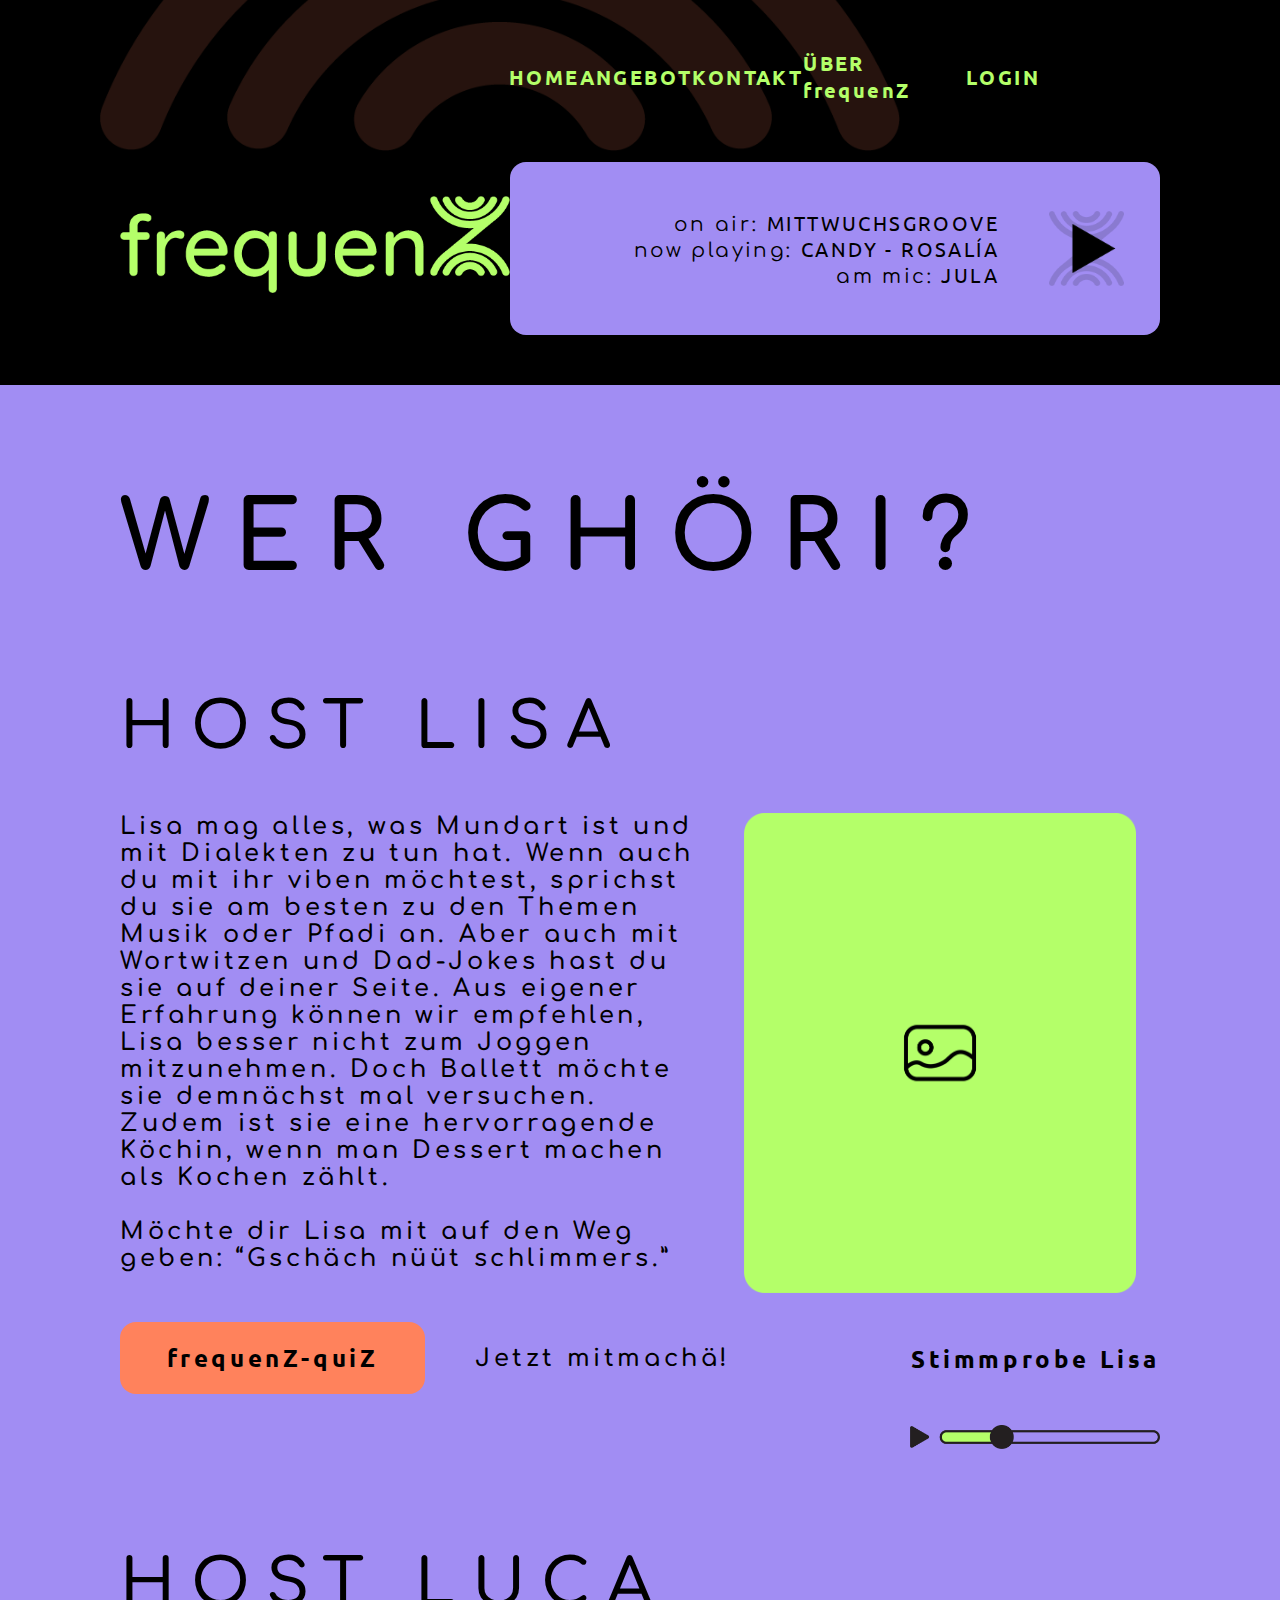
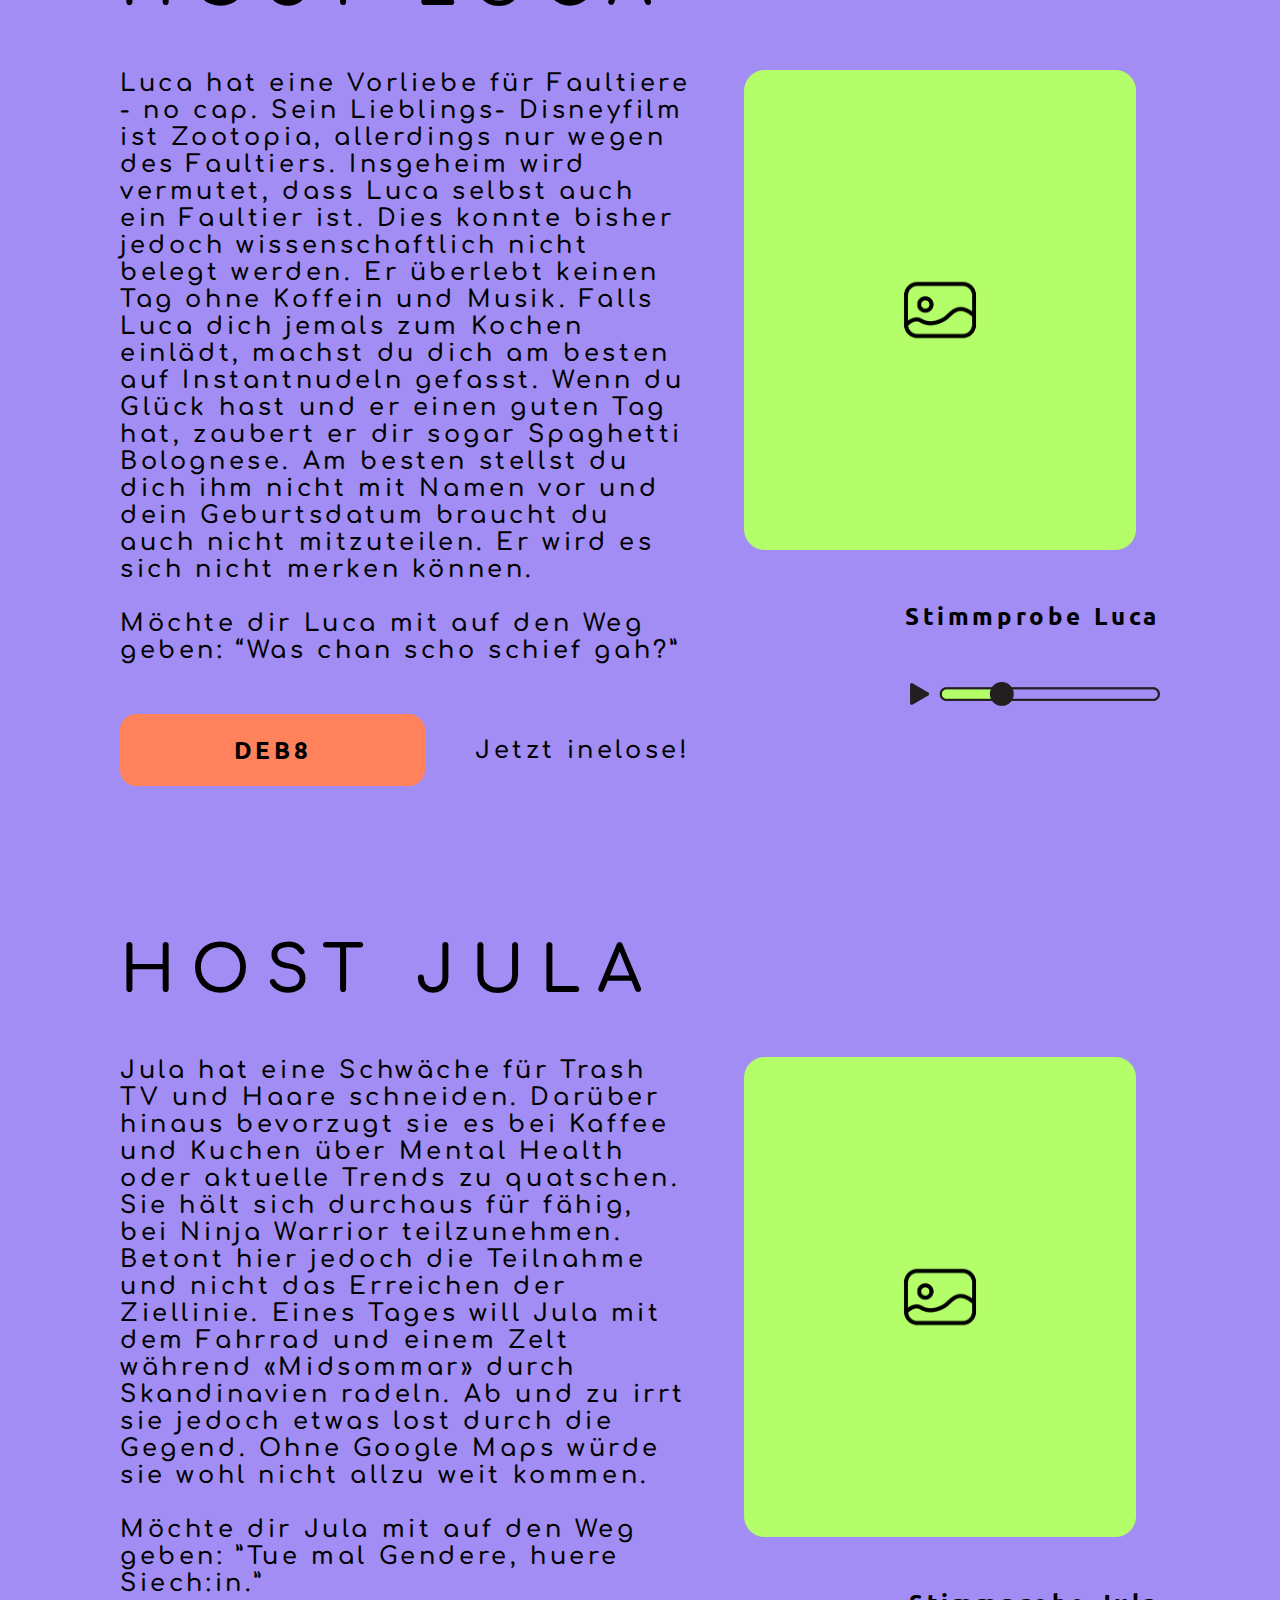
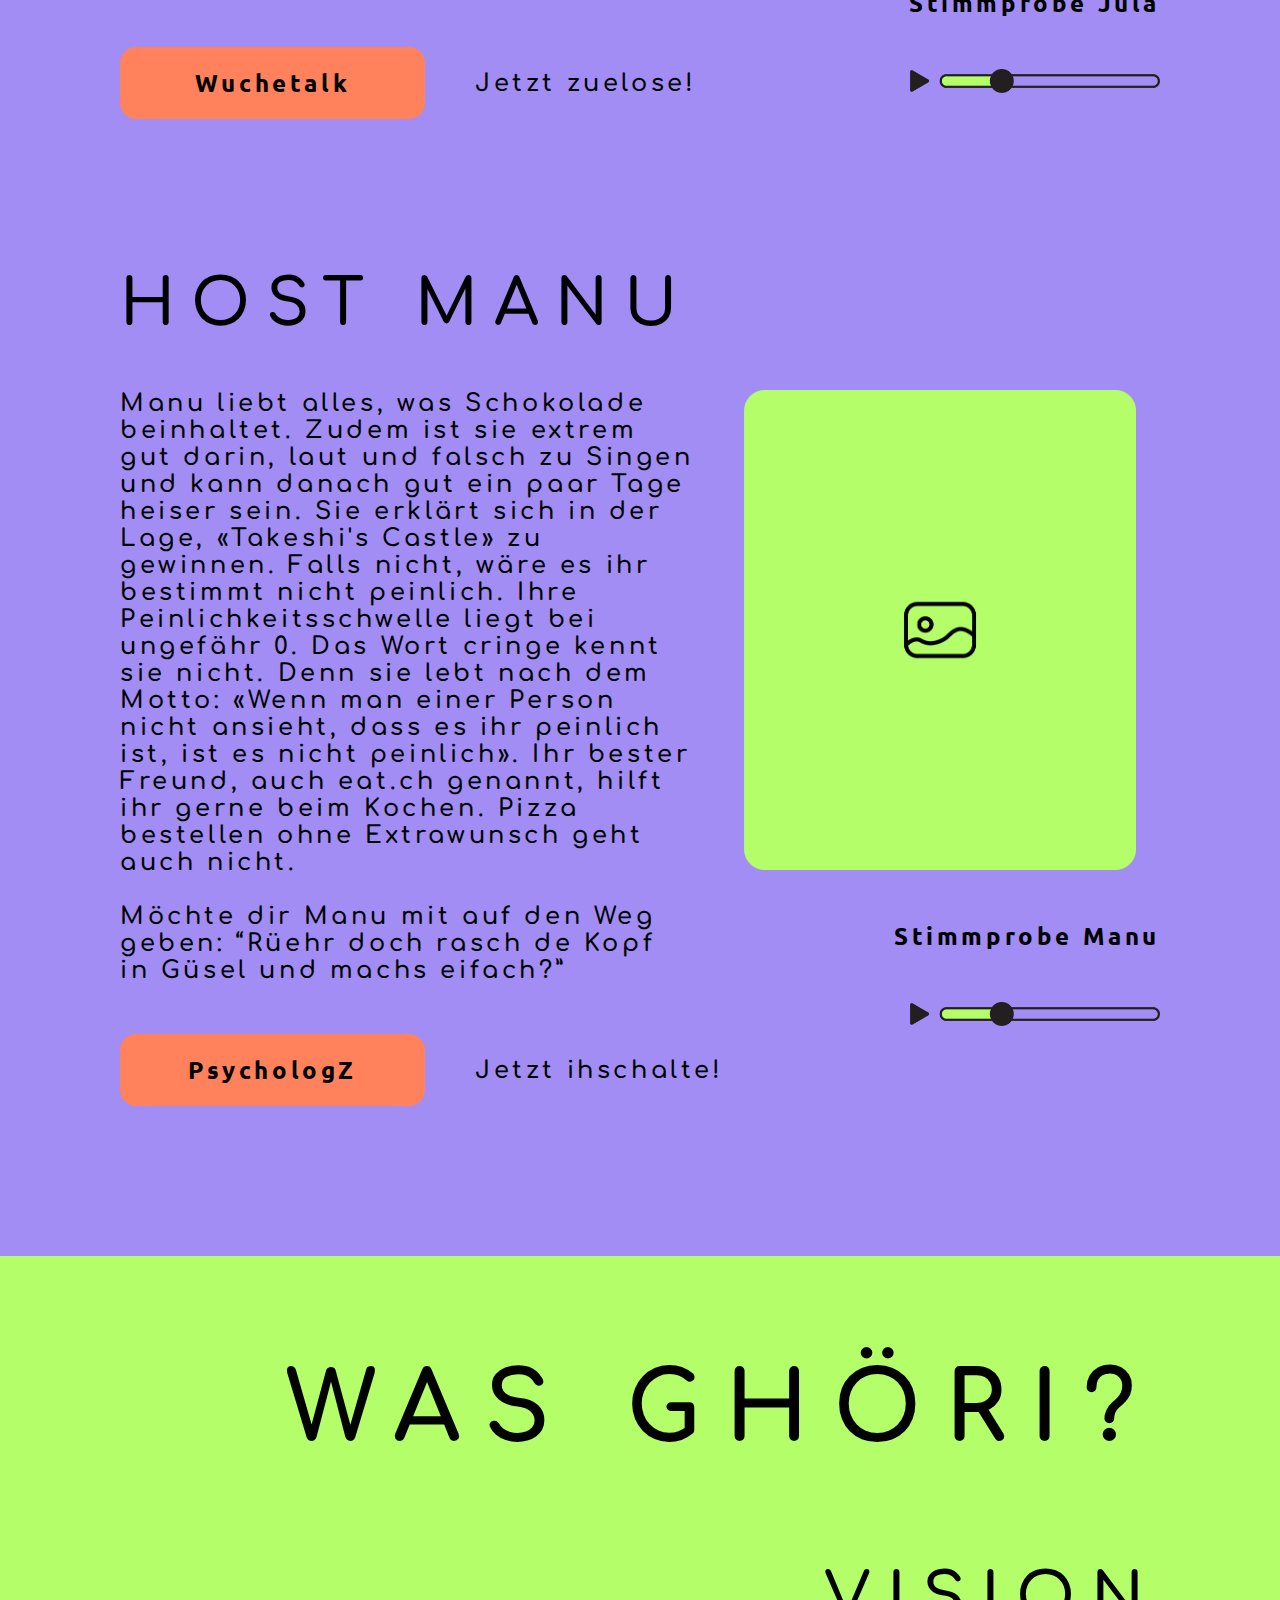
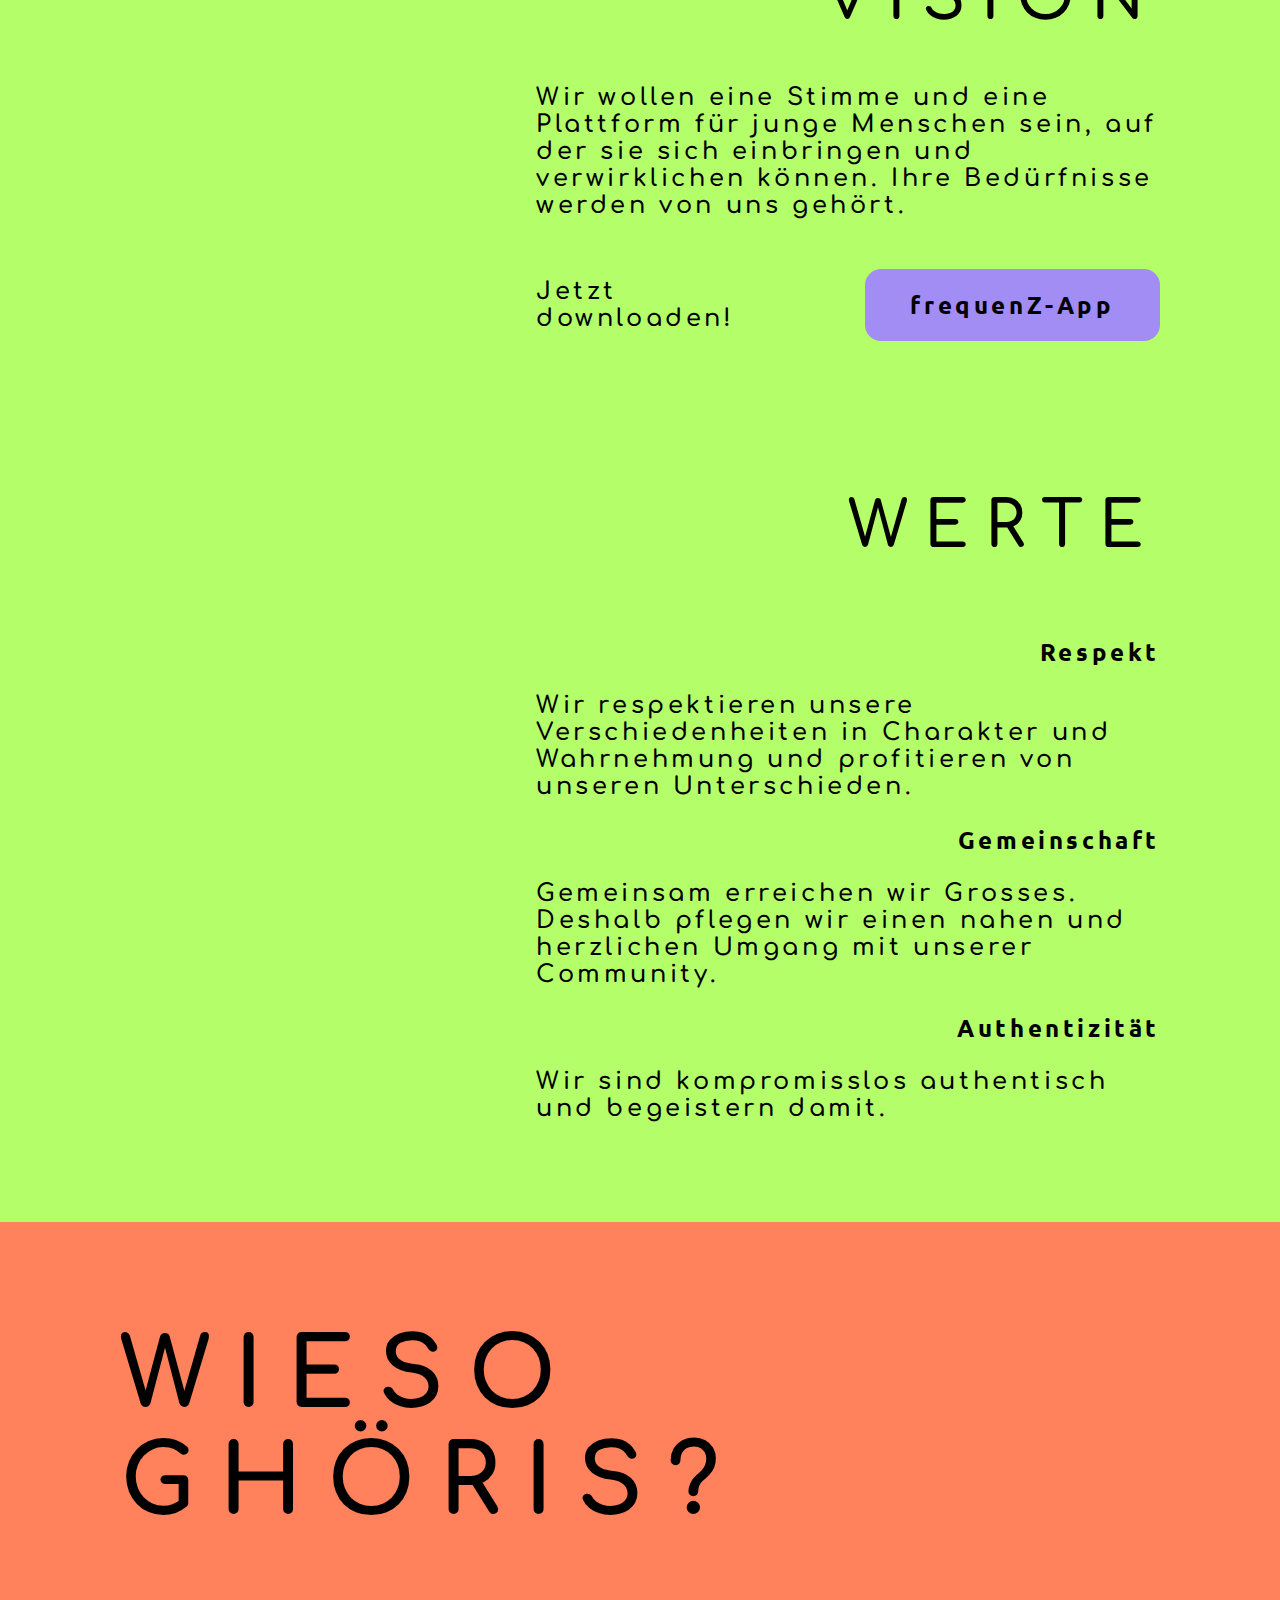
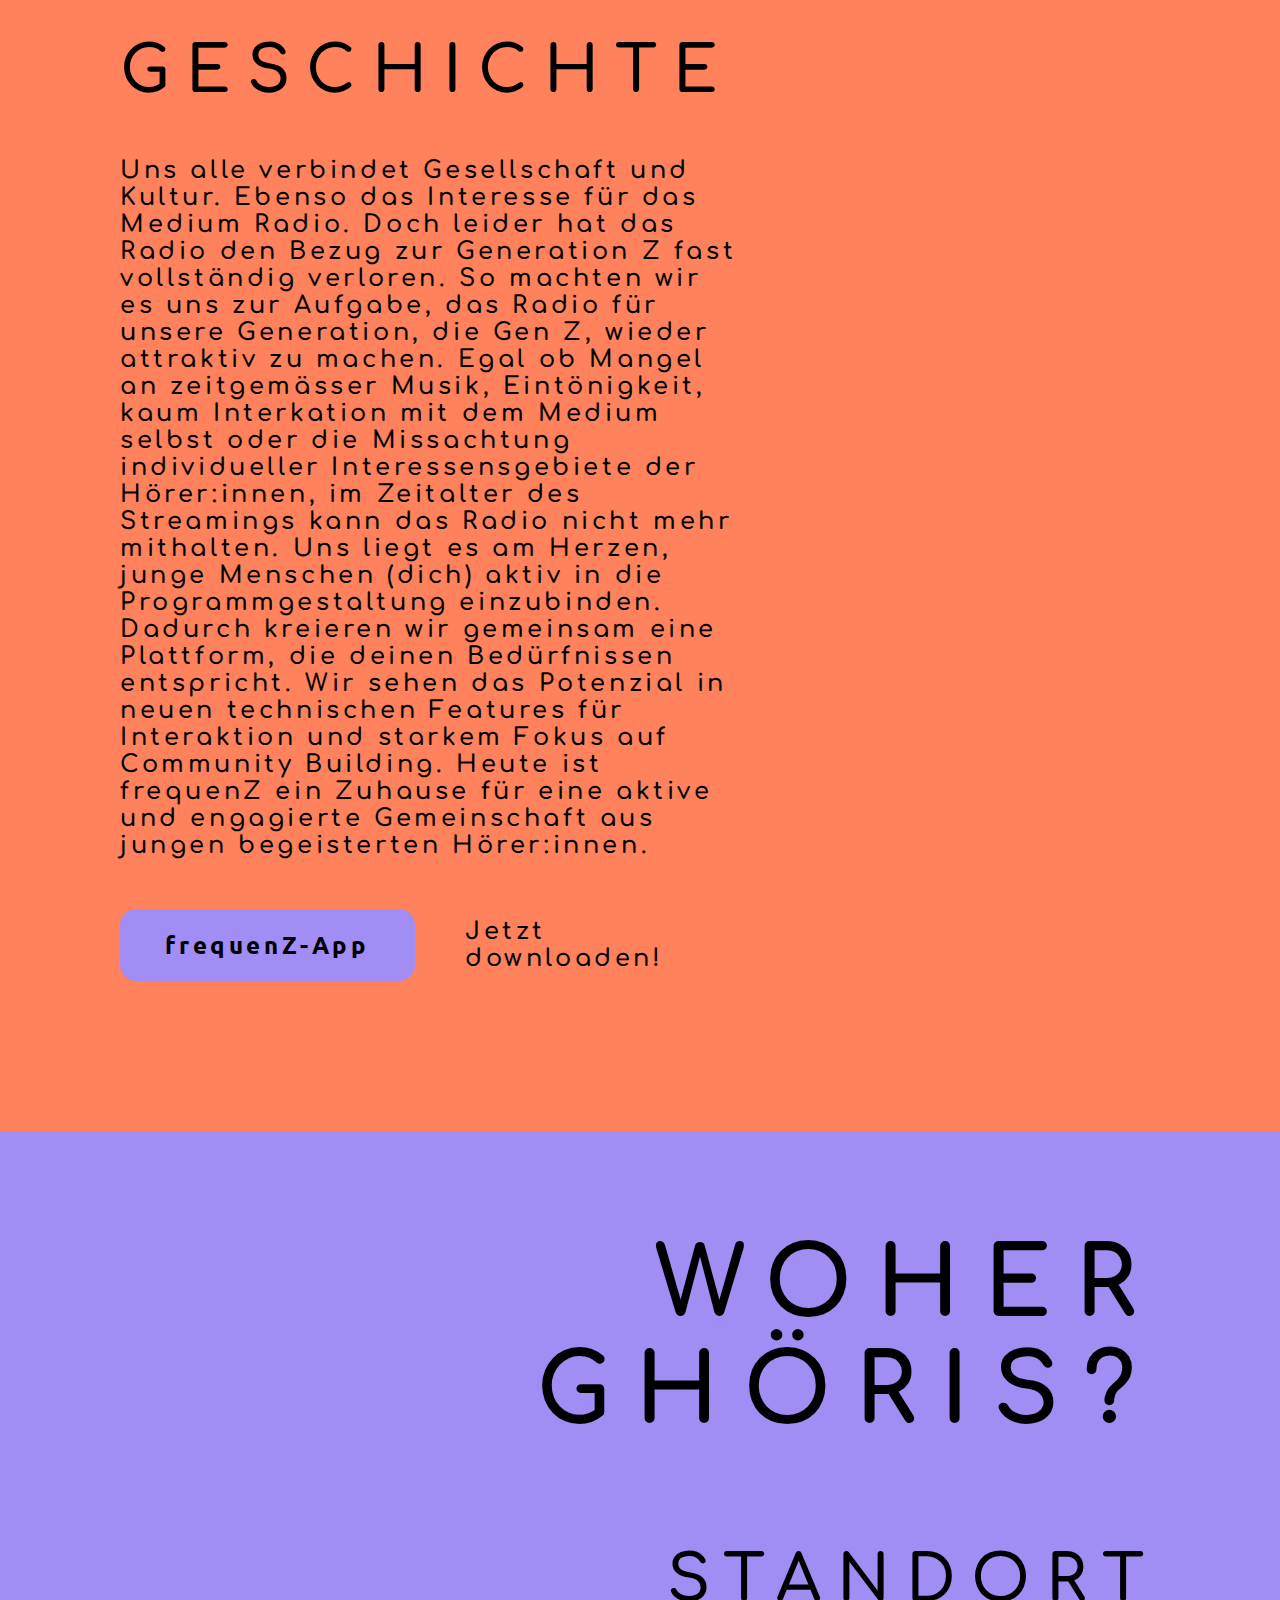
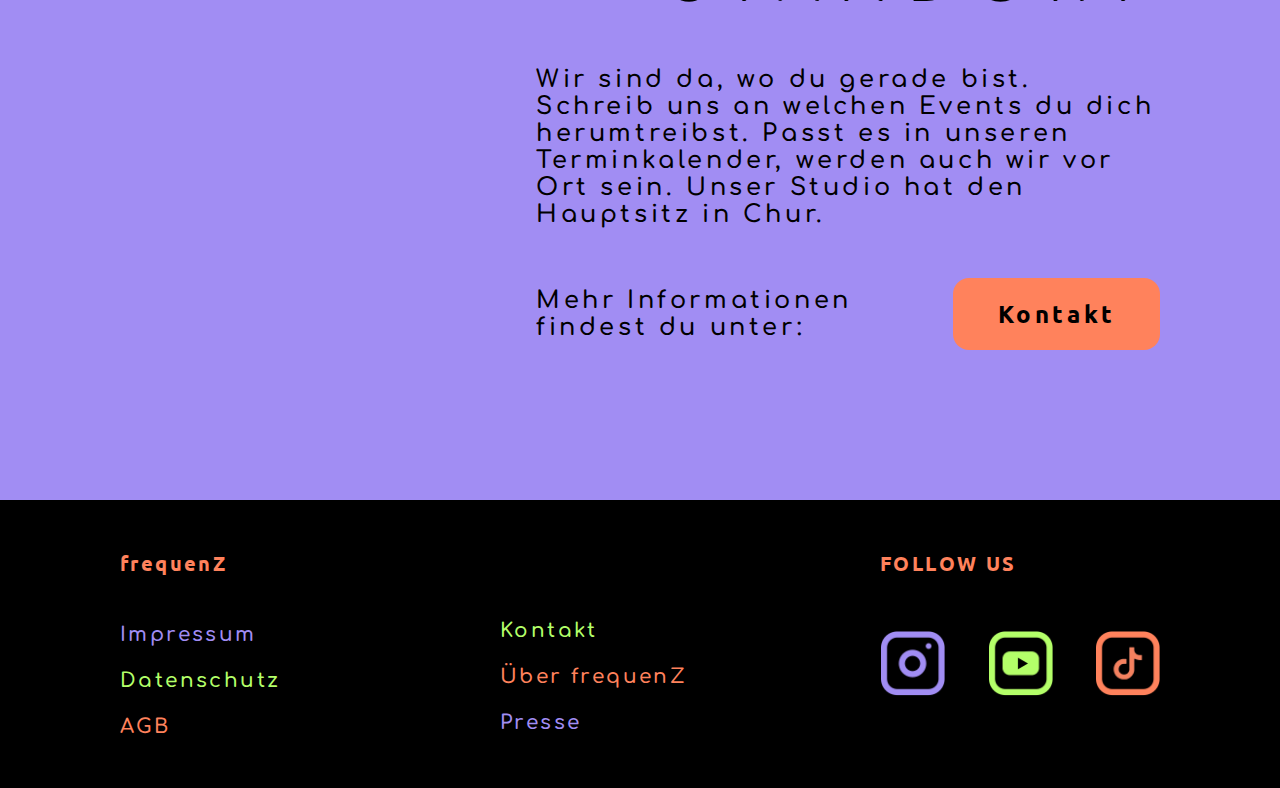
==== commit 7c481a77: "anpassungen aboutus" ====
--- a/aboutus.html
+++ b/aboutus.html
@@ -62,10 +62,14 @@
                         </div>
 
                         <div class="rechterbereich">
-                            <img src="img/placeholder-image.png" alt="Host Lisa" class="image_host">
-                            <div class="content_stimmprobe"><h3>Stimmprobe Lisa</h3>
-                            </div>
-                            <div class="seekbar"></div>
+                            <div class="content_stimmprobe">
+                                <img src="img/placeholder-image.png" alt="Host Lisa" class="image_host">
+                            </div>
+                            <div>
+                                <h3 class="content_stimmprobe">Stimmprobe Lisa</h3>
+                            </div>
+                            <div class="seekbar">
+                            </div>
                         </div>
                     </div>
             </div>
@@ -91,11 +95,15 @@
                             </div>
                         </p>
                     </div>
-                    <div class="rechtesbild">
-                        <img src="img/placeholder-image.png" alt="Host Luca" class="image_host">
-                        <div class="content_stimmprobe"><h3>Stimmprobe Luca</h3>
-                        </div>
-                        <div class="seekbar"></div>
+                    <div class="rechterbereich">
+                        <div class="content_stimmprobe">
+                            <img src="img/placeholder-image.png" alt="Host Luca" class="image_host">
+                        </div>
+                        <div>
+                            <h3 class="content_stimmprobe">Stimmprobe Luca</h3>
+                        </div>
+                        <div class="seekbar">
+                        </div>
                     </div>
                 </div>
             </div>
@@ -120,16 +128,24 @@
                             </div>
                         </p>
                     </div>
-                    <div class="rechtesbild">
-                        <img src="img/placeholder-image.png" alt="Host Jula" class="image_host">
-                        <div class="content_stimmprobe"><h3>Stimmprobe Jula</h3>
-                        </div>
-                        <div class="seekbar"></div>
-                    </div>
-                </div>
-            </div>
-
-            <div><h2>HOST Manu</h2>
+                    <div class="rechterbereich">
+
+                        <div class="content_stimmprobe">
+                            <img src="img/placeholder-image.png" alt="Host Jula" class="image_host">
+                        </div>
+
+                        <div>
+                            <h3 class="content_stimmprobe">Stimmprobe Jula</h3>
+                        </div>
+
+                        <div class="seekbar">
+                        </div>
+
+                    </div>
+                </div>
+            </div>
+
+            <div><h2>HOST MANU</h2>
                 <div class="host_manu">
                     <div class="content_manu">
                         <p class="text_manu">
@@ -150,11 +166,19 @@
                             </div>
                         </p>
                     </div>
-                    <div class="rechtesbild">
-                        <img src="img/placeholder-image.png" alt="Host Manu" class="image_host">
-                        <div class="content_stimmprobe"><h3>Stimmprobe Manu</h3>
-                        </div>
-                        <div class="seekbar"></div>
+                    <div class="rechterbereich">
+
+                        <div class="content_stimmprobe">
+                            <img src="img/placeholder-image.png" alt="Host Manu" class="image_host">
+                        </div>
+
+                        <div>
+                            <h3 class="content_stimmprobe">Stimmprobe Manu</h3>
+                        </div>
+
+                        <div class="seekbar">
+                        </div>
+
                     </div>
                 </div>
             </div>
@@ -200,7 +224,7 @@
                         </p>
 
                         <h3>Authentizität</h3>
-                        <p class="berite_autehitizitaet">
+                        <p>
                             Wir sind kompromisslos authentisch und begeistern damit.
                         </p>
                     </div>
@@ -211,24 +235,31 @@
     
     <div class="wieso_ghoeris">
         <h1 class="titel_wieso_ghoeri">WIESO GHÖRIS?</h1>
-        <h2>GESCHICHTE</h2>
-        <p class="geschichte">
-            Uns alle verbindet Gesellschaft und Kultur. Ebenso das Interesse für das Medium Radio. Doch leider hat
-            das Radio den Bezug zur Generation Z fast vollständig verloren. So machten wir es uns zur Aufgabe, das Radio für unsere Generation, die Gen Z, wieder attraktiv zu machen. 
-            Egal ob Mangel an zeitgemässer Musik, Eintönigkeit, kaum Interkation mit dem Medium selbst oder die Missachtung individueller Interessensgebiete 
-            der Hörer:innen, im Zeitalter des Streamings kann das Radio nicht mehr mithalten.
-            Uns liegt es am Herzen, junge Menschen (dich) aktiv in die Programmgestaltung einzubinden. 
-            Dadurch kreieren wir gemeinsam eine Plattform, die deinen Bedürfnissen entspricht. Wir sehen das Potenzial in neuen technischen Features für Interaktion und starkem Fokus auf Community Building.
-            Heute ist frequenZ ein Zuhause für eine aktive und engagierte Gemeinschaft aus jungen begeisterten Hörer:innen.
-        </p>
-            <div class="downloadbutton2">
-                <div class="downloadbutton_style2">
-                    <p class="downloadbutton_text">
-                        frequenZ-App
-                    </p>
-                </div>
-                <p>Jetzt downloaden! </p>        
-            </div>
+        <h2 class="titel_geschichte">GESCHICHTE</h2>
+        <div class="aufteilung2">
+            <div class="content_links">
+                <p>
+                    Uns alle verbindet Gesellschaft und Kultur. Ebenso das Interesse für das Medium Radio. Doch leider hat
+                    das Radio den Bezug zur Generation Z fast vollständig verloren. So machten wir es uns zur Aufgabe, das Radio für unsere Generation, die Gen Z, wieder attraktiv zu machen. 
+                    Egal ob Mangel an zeitgemässer Musik, Eintönigkeit, kaum Interkation mit dem Medium selbst oder die Missachtung individueller Interessensgebiete 
+                    der Hörer:innen, im Zeitalter des Streamings kann das Radio nicht mehr mithalten.
+                    Uns liegt es am Herzen, junge Menschen (dich) aktiv in die Programmgestaltung einzubinden. 
+                    Dadurch kreieren wir gemeinsam eine Plattform, die deinen Bedürfnissen entspricht. Wir sehen das Potenzial in neuen technischen Features für Interaktion und starkem Fokus auf Community Building.
+                    Heute ist frequenZ ein Zuhause für eine aktive und engagierte Gemeinschaft aus jungen begeisterten Hörer:innen.
+                </p>
+                    <div class="downloadbutton2">
+                        <div class="downloadbutton_style2">
+                            <p class="downloadbutton_text">
+                                frequenZ-App
+                            </p>
+                        </div>
+                        <p>Jetzt downloaden! </p>        
+                    </div>
+            </div>
+
+            <div class="rechterleerbereich">
+            </div>
+        </div>
     </div>
     
     <div class="woher_ghoeris">
--- a/css/styleaboutus.css
+++ b/css/styleaboutus.css
@@ -180,25 +180,18 @@
     background-image: url('/img/seekbar_hover.png');
 }
 
-.host_lisa{
-    display: flex;
-    flex-direction: row;
-}
-
-.content_lisa{
-    display: flex;
-    flex-direction: column;
-    margin: 0px 0px 0px 0px;
-    padding: 0px 50px 0px 0px;
-    flex: 3;
-}
-
 .rechterbereich{
     flex: 2;
-    float:right;
-}
-
-.host_luca{
+    float: right;
+}
+
+.rechtesbild{
+    flex: 2;
+    margin-left: auto;
+    float: right;
+}
+
+.host_lisa{
     display: flex;
     flex-direction: row;
     margin: 0px 0px 0px 0px;
@@ -206,12 +199,16 @@
     justify-content: space-between;
 }
 
-.text_luca{
+.text_lisa{
     display: flex;
     padding-right: 50px;
 }
 
-.host_jula{
+.content_lisa{
+    flex: 3;
+}
+
+.host_luca{
     display: flex;
     flex-direction: row;
     margin: 0px 0px 0px 0px;
@@ -219,12 +216,16 @@
     justify-content: space-between;
 }
 
-.text_jula{
+.text_luca{
     display: flex;
     padding-right: 50px;
 }
 
-.host_manu{
+.content_luca{
+    flex: 3;
+}
+
+.host_jula{
     display: flex;
     flex-direction: row;
     margin: 0px 0px 0px 0px;
@@ -232,9 +233,30 @@
     justify-content: space-between;
 }
 
+.text_jula{
+    display: flex;
+    padding-right: 50px;
+}
+
+.content_jula{
+    flex: 3;
+}
+
+.host_manu{
+    display: flex;
+    flex-direction: row;
+    margin: 0px 0px 0px 0px;
+    padding: 0px 0px 0px 0px;
+    justify-content: space-between;
+}
+
 .text_manu{
     display: flex;
     padding-right: 50px;
+}
+
+.content_manu{
+    flex: 3;
 }
 
 .was_ghoeri{
@@ -245,12 +267,7 @@
 }
 
 .was_ghoeri_rechts{
-    text-align: right;
     flex-direction: row-reverse;
-}
-
-.berite_autehitizitaet{
-    justify-content: right;
 }
 
 .aufteilung{
@@ -260,8 +277,21 @@
     justify-content: right;
 }
 
+.aufteilung2{
+    display: flex;
+    flex-direction: row;
+}
+
 .linkerleerbereich{
     flex:2;
+}
+
+.rechterleerbereich{
+    flex: 2;
+}
+
+.content_links{
+    flex: 3;
 }
 
 .wieso_ghoeris{
@@ -270,10 +300,11 @@
     flex-direction: column;
     padding: 100px 120px 100px 120px;
     justify-content: right;
-}
-
-.geschichte{
-    width: 931px;
+    text-align: right;
+}
+
+.titel_geschichte{
+    text-align: left;
 }
 
 .woher_ghoeris{
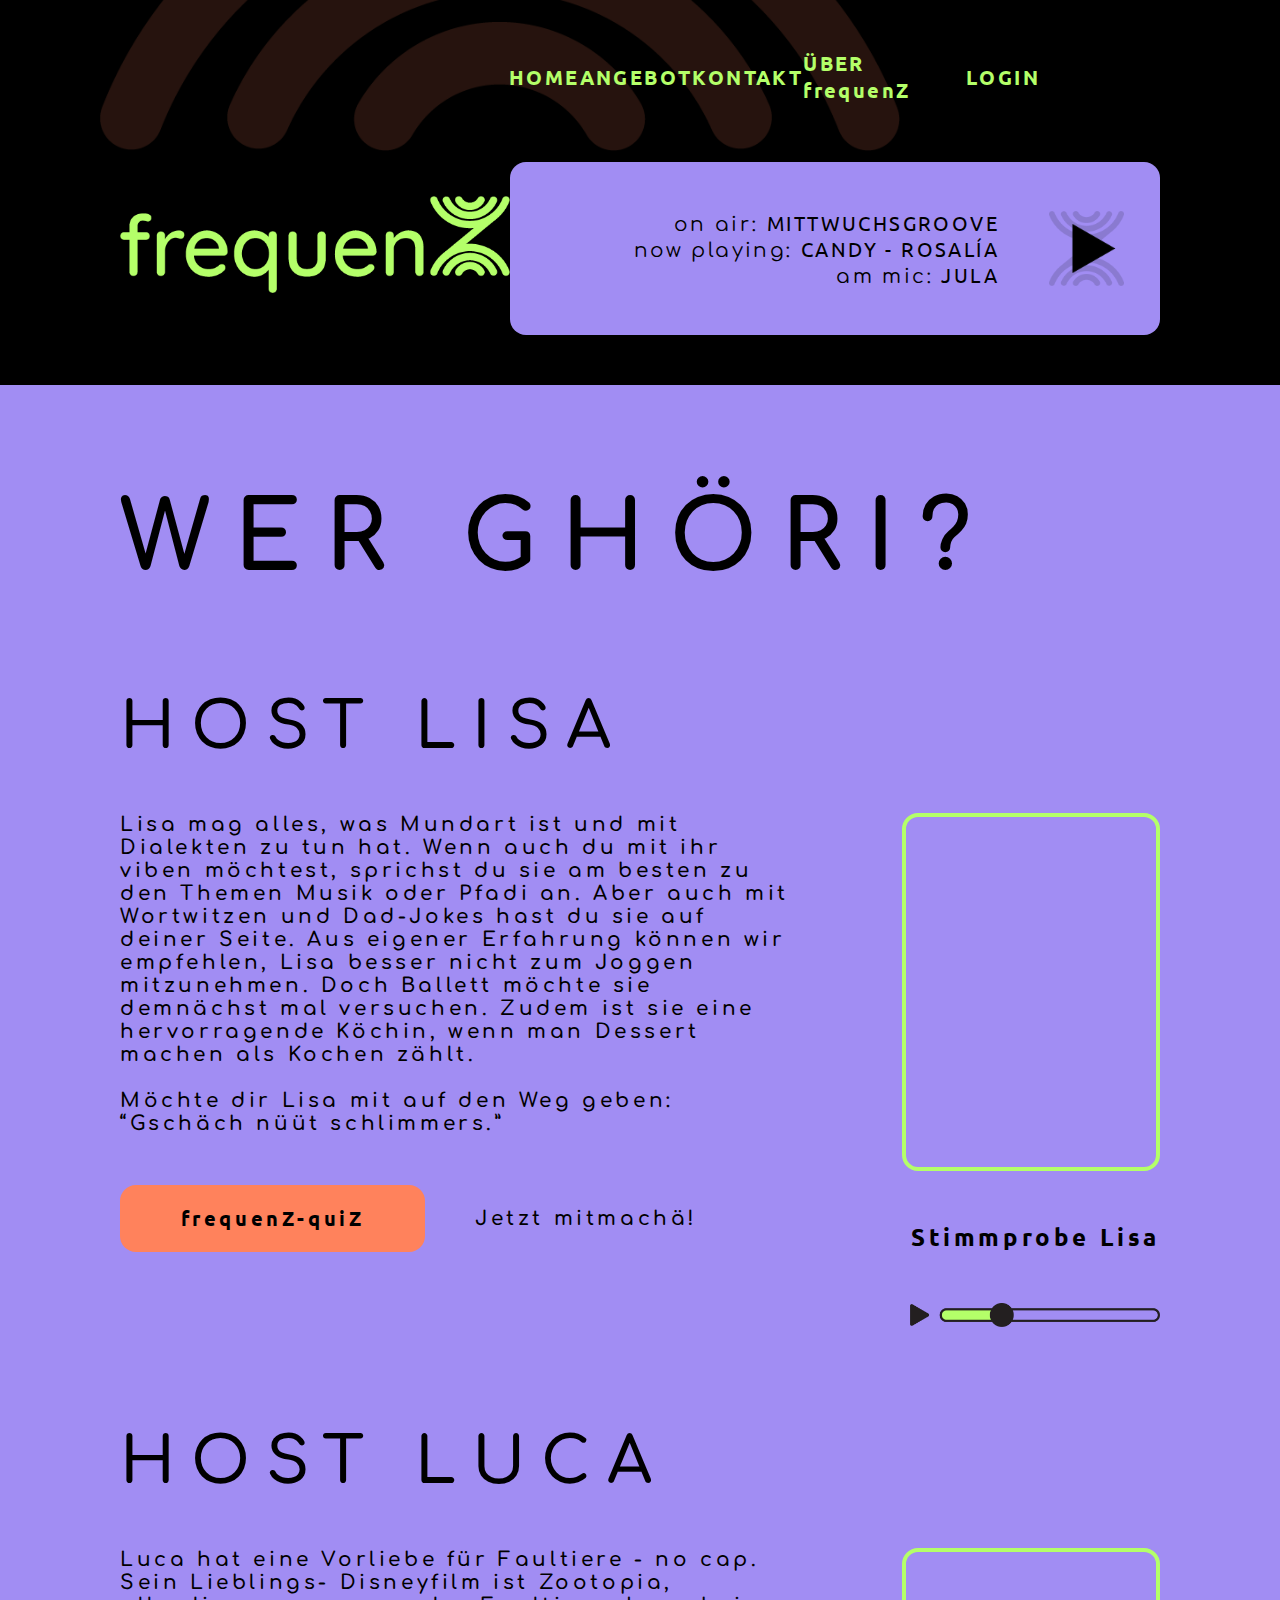
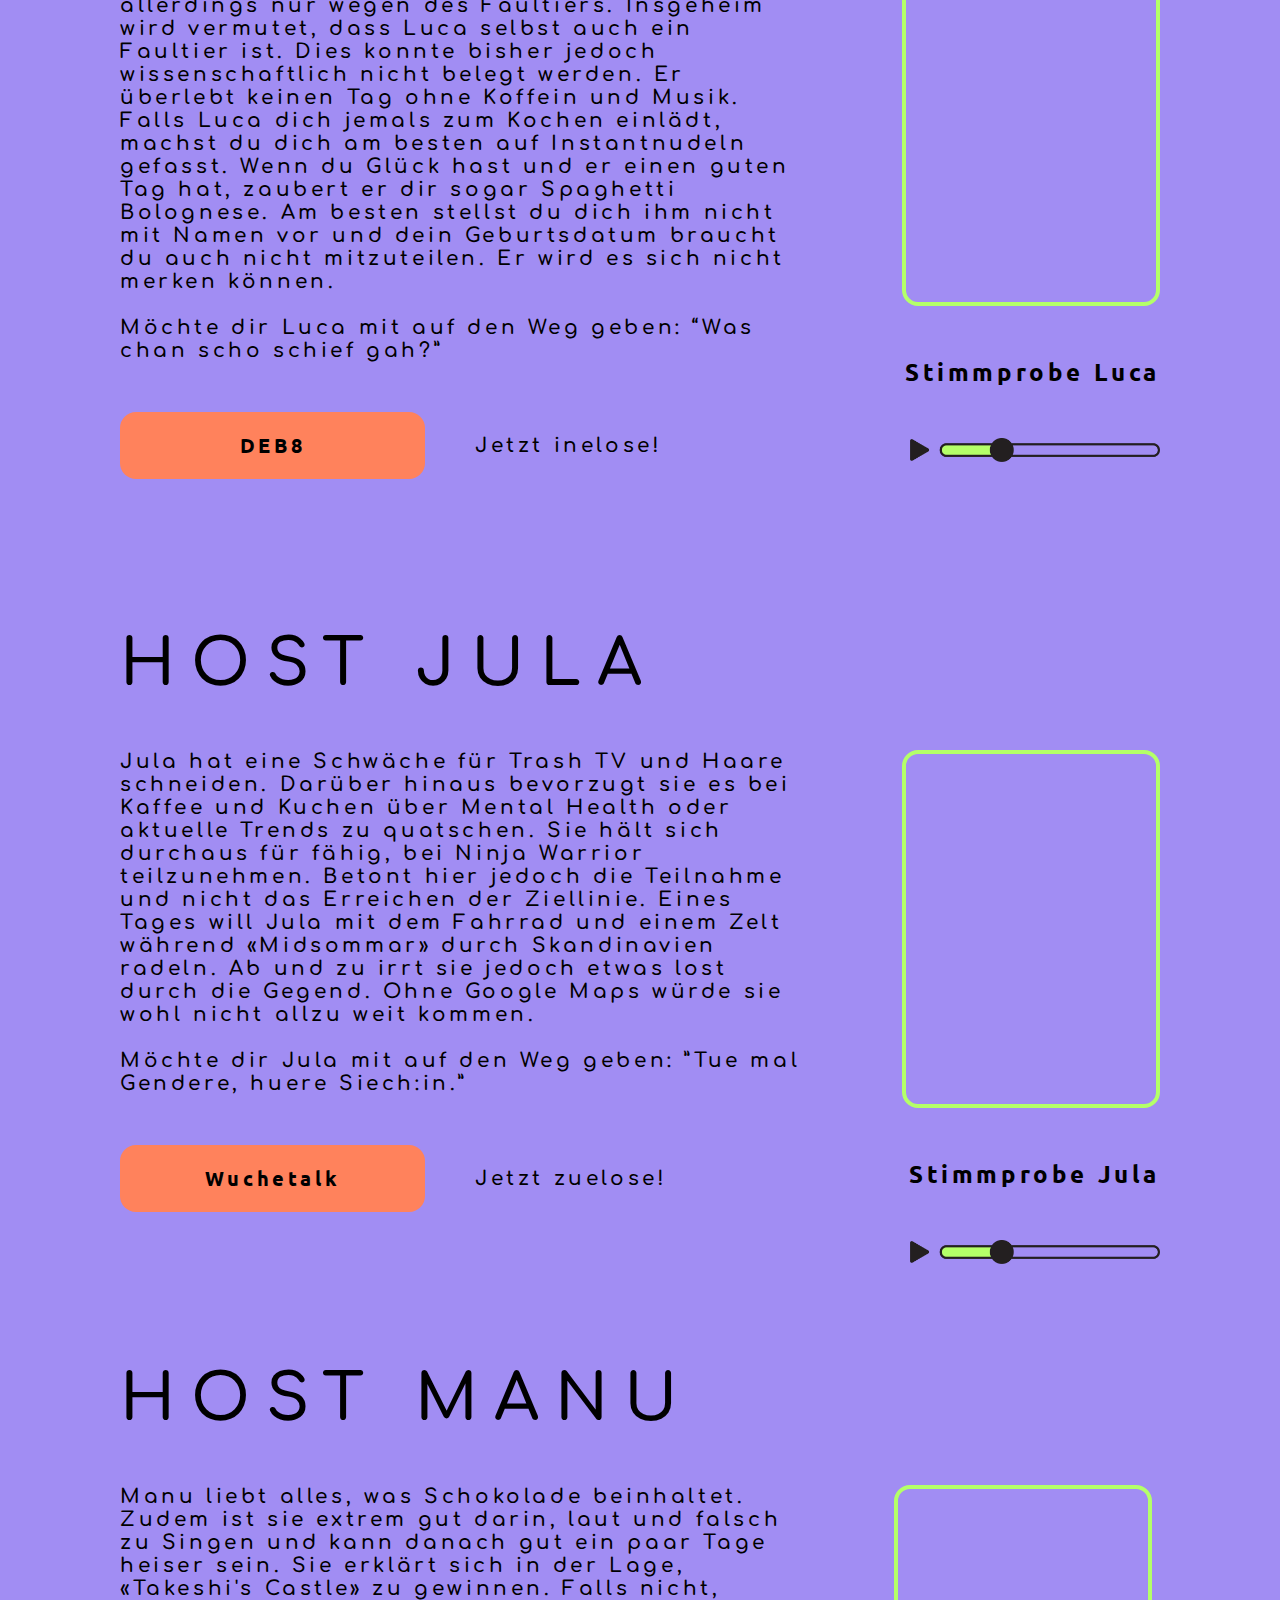
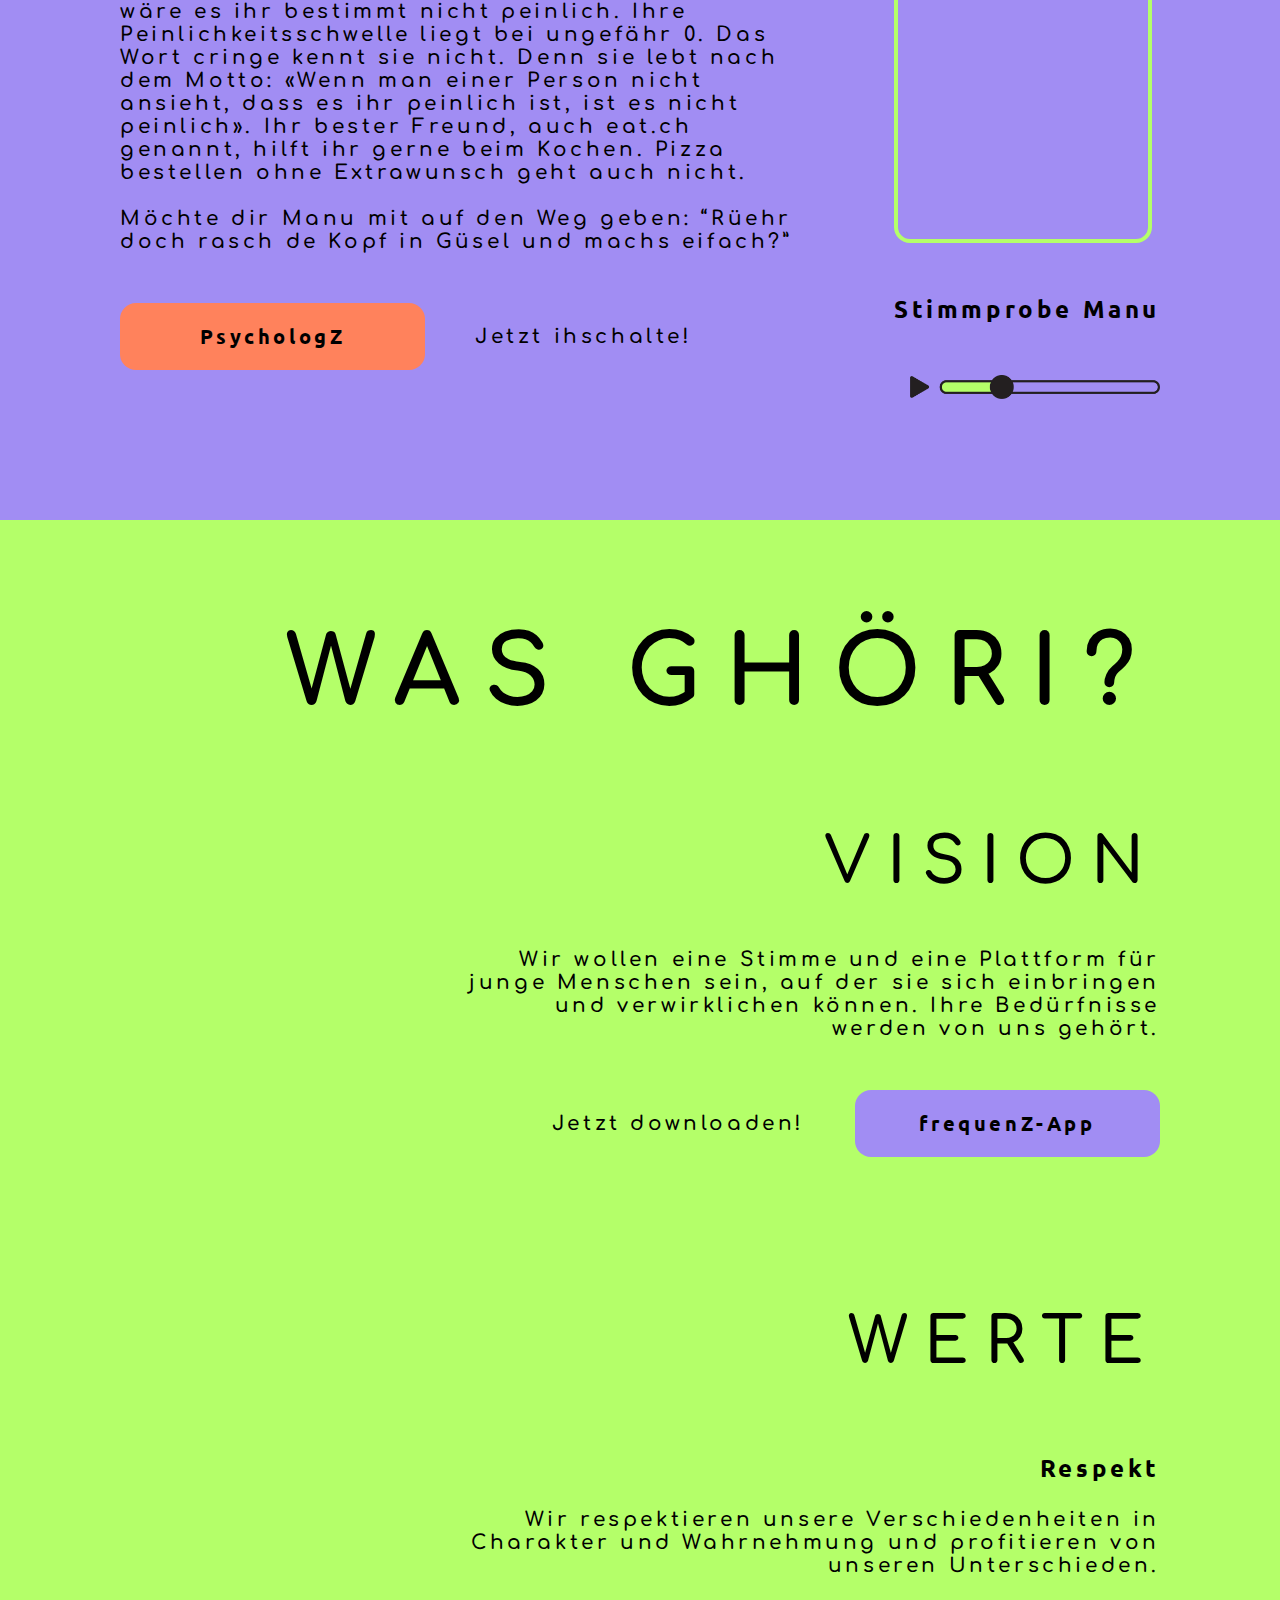
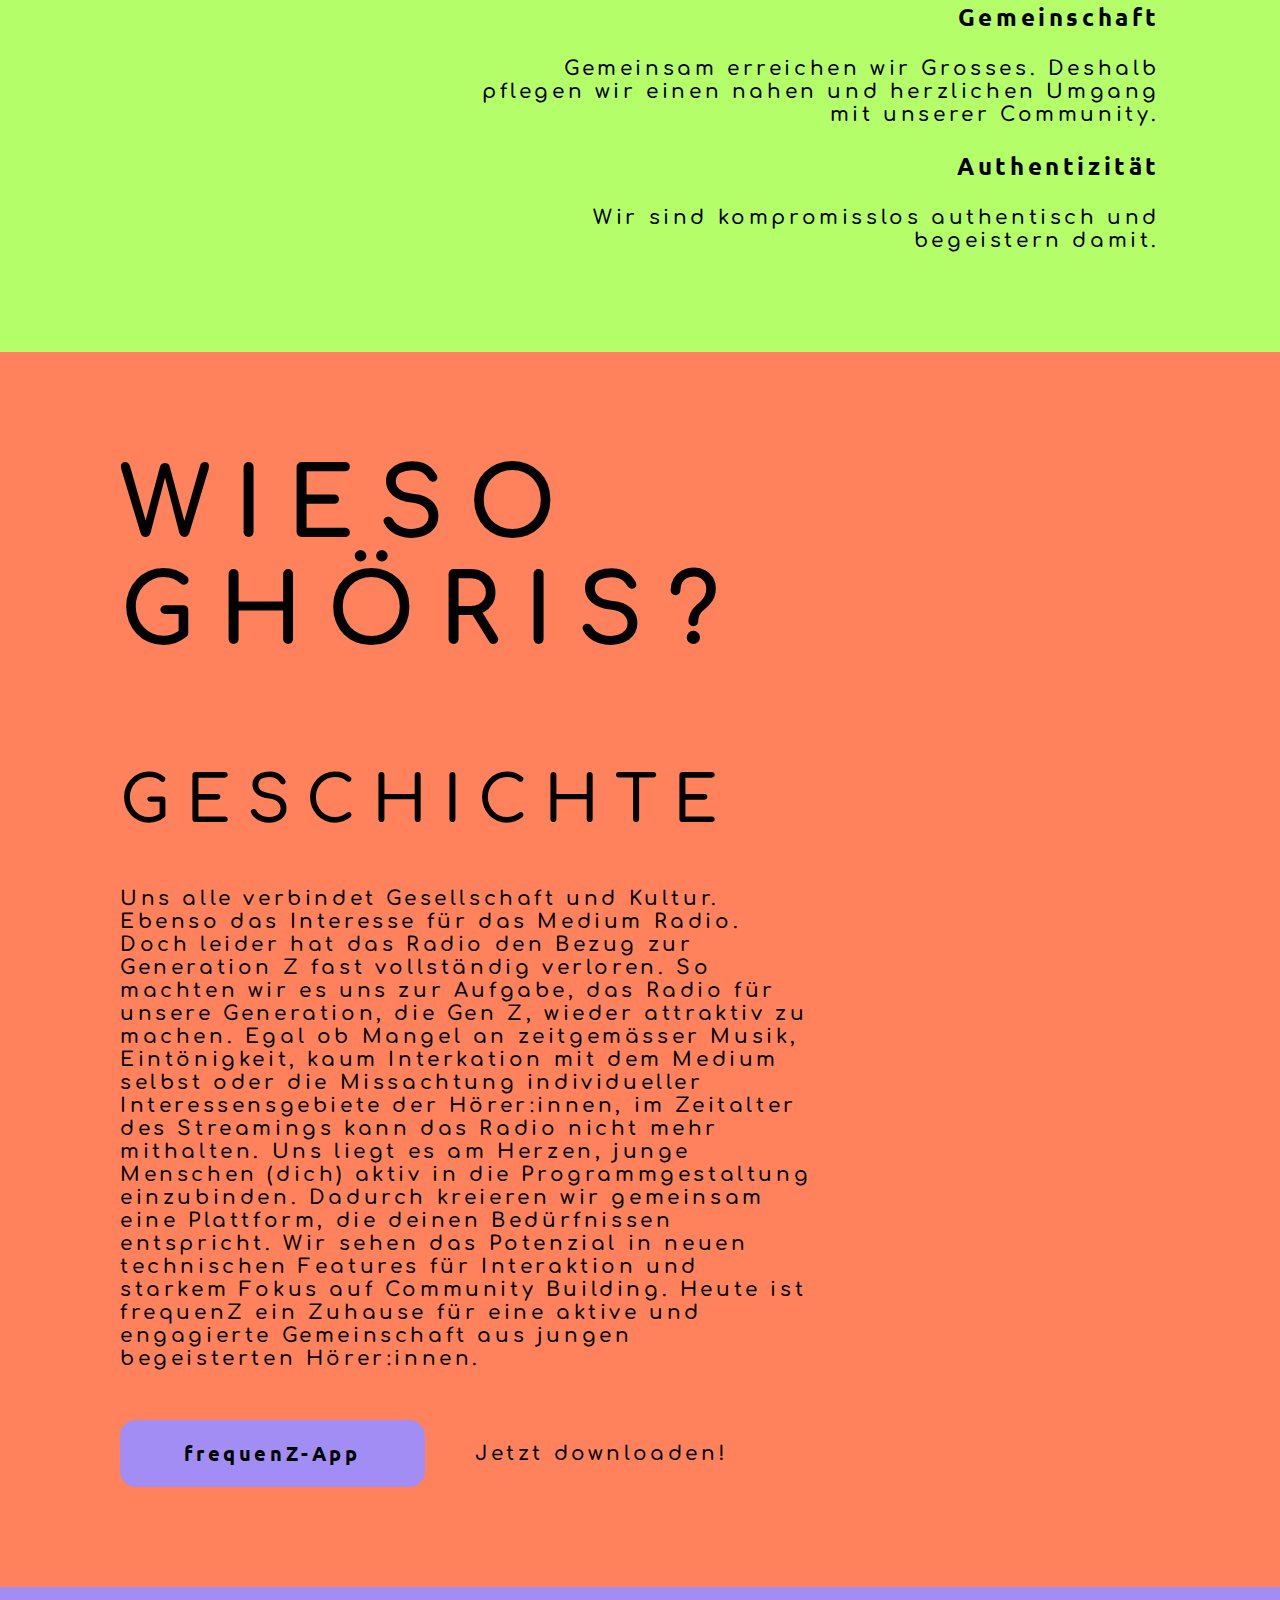
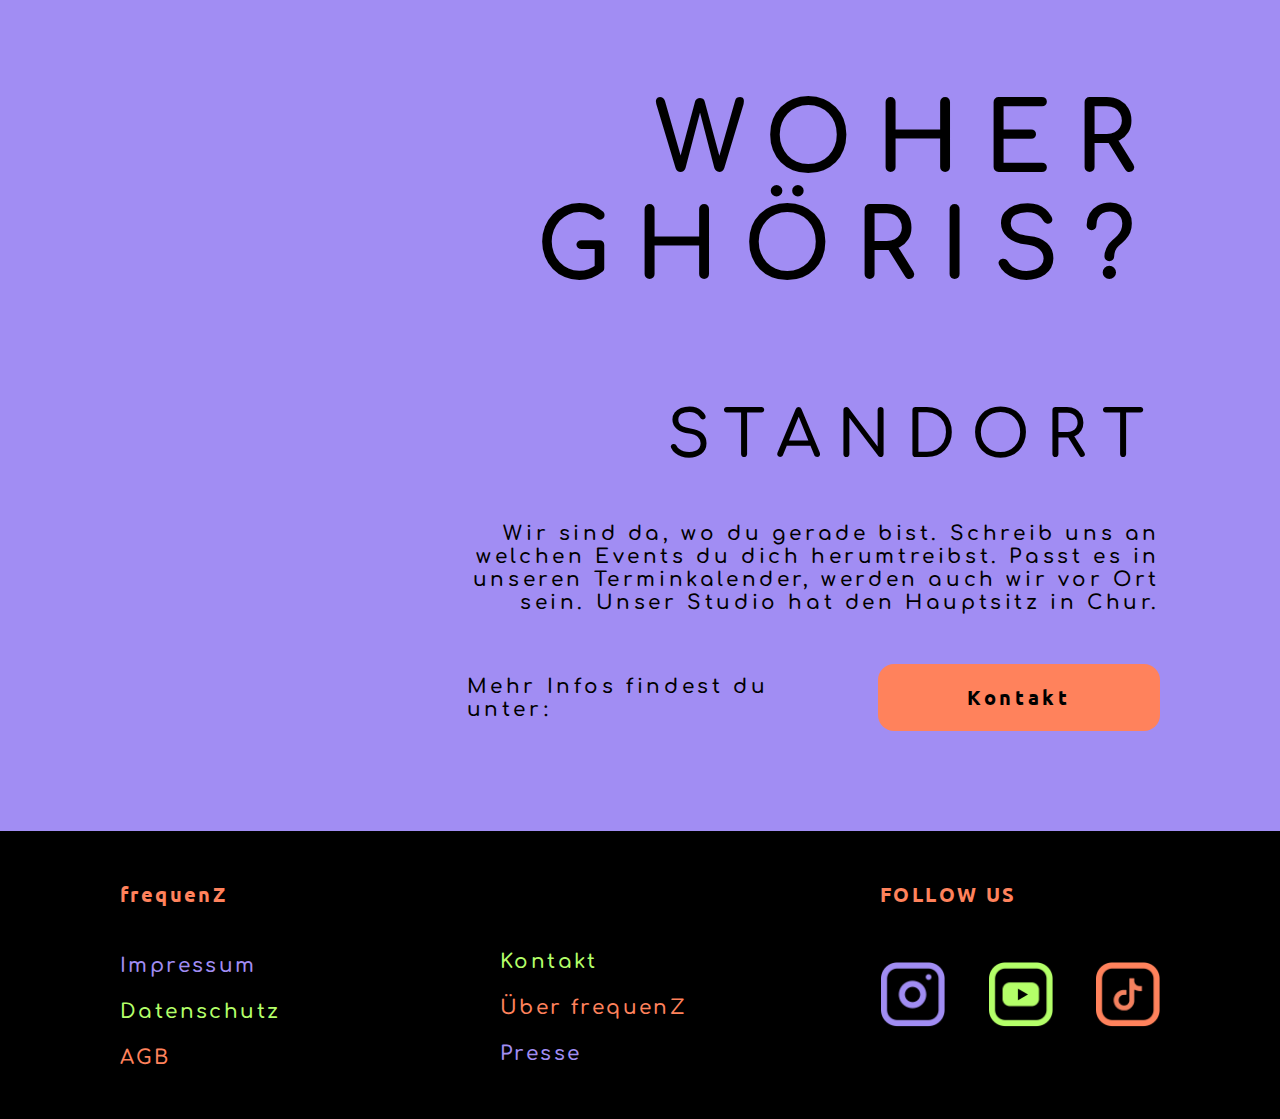
==== commit 22174594: "update images and hover" ====
--- a/aboutus.html
+++ b/aboutus.html
@@ -41,9 +41,9 @@
     <div class="wer_ghoeri">
         <div><h1 class="titel_wer_ghoeri">WER GHÖRI?</h1>
             <div><h2>HOST LISA</h2>
-                    <div class="host_lisa">
-                        <div class="content_lisa">
-                            <p class="text_lisa">
+                    <div class="hosts">
+                        <div class="content_host">
+                            <p class="text_host">
                                 Lisa mag alles, was Mundart ist und mit Dialekten zu tun hat. Wenn auch du mit ihr viben möchtest, 
                                 sprichst du sie am besten zu den Themen Musik oder Pfadi an. Aber auch mit Wortwitzen und Dad-Jokes hast du 
                                 sie auf deiner Seite. Aus eigener Erfahrung können wir empfehlen, Lisa besser nicht zum Joggen mitzunehmen. Doch Ballett 
@@ -60,10 +60,9 @@
                                 </div>
                             </p>
                         </div>
-
-                        <div class="rechterbereich">
-                            <div class="content_stimmprobe">
-                                <img src="img/placeholder-image.png" alt="Host Lisa" class="image_host">
+                        <div>
+                            <div class="image_container lisa">
+                                <!-- <img src="img/Lisa_1.png" alt="Host Lisa" class="image_host"> -->
                             </div>
                             <div>
                                 <h3 class="content_stimmprobe">Stimmprobe Lisa</h3>
@@ -75,9 +74,9 @@
             </div>
 
             <div><h2>HOST LUCA</h2>
-                <div class="host_luca">
-                    <div class="content_luca">
-                        <p class="text_luca">
+                <div class="hosts">
+                    <div class="content_host">
+                        <p class="text_host">
                             Luca hat eine Vorliebe für Faultiere - no cap. Sein Lieblings- Disneyfilm ist Zootopia, allerdings nur wegen des Faultiers. 
                             Insgeheim wird vermutet, dass Luca selbst auch ein Faultier ist. Dies konnte bisher jedoch wissenschaftlich nicht belegt werden. 
                             Er überlebt keinen Tag ohne Koffein und Musik. Falls Luca dich jemals zum Kochen einlädt, machst du dich am besten auf  Instantnudeln gefasst. 
@@ -95,9 +94,8 @@
                             </div>
                         </p>
                     </div>
-                    <div class="rechterbereich">
-                        <div class="content_stimmprobe">
-                            <img src="img/placeholder-image.png" alt="Host Luca" class="image_host">
+                    <div>
+                        <div class="image_container luca">
                         </div>
                         <div>
                             <h3 class="content_stimmprobe">Stimmprobe Luca</h3>
@@ -109,9 +107,9 @@
             </div>
 
             <div><h2>HOST JULA</h2>
-                <div class="host_jula">
-                    <div class="content_jula">
-                        <p class="text_jula">
+                <div class="hosts">
+                    <div class="content_host">
+                        <p class="text_host">
                             Jula hat eine Schwäche für Trash TV und Haare schneiden. Darüber hinaus bevorzugt sie es bei Kaffee und Kuchen 
                             über Mental Health oder aktuelle Trends zu quatschen. Sie hält sich durchaus für fähig, bei Ninja Warrior teilzunehmen. 
                             Betont hier jedoch die Teilnahme und nicht das Erreichen der Ziellinie. Eines Tages will Jula mit dem Fahrrad und einem Zelt 
@@ -128,12 +126,9 @@
                             </div>
                         </p>
                     </div>
-                    <div class="rechterbereich">
-
-                        <div class="content_stimmprobe">
-                            <img src="img/placeholder-image.png" alt="Host Jula" class="image_host">
-                        </div>
-
+                    <div>
+                        <div class="image_container jula">
+                        </div>
                         <div>
                             <h3 class="content_stimmprobe">Stimmprobe Jula</h3>
                         </div>
@@ -146,9 +141,9 @@
             </div>
 
             <div><h2>HOST MANU</h2>
-                <div class="host_manu">
-                    <div class="content_manu">
-                        <p class="text_manu">
+                <div class="hosts">
+                    <div class="content_host">
+                        <p class="text_host">
                             Manu liebt alles, was Schokolade beinhaltet. Zudem ist sie extrem gut darin, laut und falsch zu Singen und kann danach 
                             gut ein paar Tage heiser sein. Sie erklärt sich in der Lage, «Takeshi's Castle» zu gewinnen. Falls nicht, wäre es ihr bestimmt nicht peinlich. 
                             Ihre Peinlichkeitsschwelle liegt bei ungefähr 0. Das Wort cringe kennt sie nicht. Denn sie lebt nach dem Motto: 
@@ -166,12 +161,9 @@
                             </div>
                         </p>
                     </div>
-                    <div class="rechterbereich">
-
-                        <div class="content_stimmprobe">
-                            <img src="img/placeholder-image.png" alt="Host Manu" class="image_host">
-                        </div>
-
+                    <div>
+                        <div class="image_container manu">
+                        </div>
                         <div>
                             <h3 class="content_stimmprobe">Stimmprobe Manu</h3>
                         </div>
@@ -195,7 +187,7 @@
                 </div>
 
                 <div class="content_rechts"> <h2>VISION</h2>
-                    <p>
+                    <p class="rechtsbuendigertext">
                         Wir wollen eine Stimme und eine Plattform für junge Menschen sein, auf der sie sich 
                         einbringen und verwirklichen können. Ihre Bedürfnisse werden von uns gehört.
                     </p>
@@ -214,17 +206,17 @@
                     </div>
                     <div><h2>WERTE</h2>
                         <h3>Respekt</h3>
-                        <p>
+                        <p class="rechtsbuendigertext">
                             Wir respektieren unsere Verschiedenheiten in Charakter und Wahrnehmung und profitieren von unseren Unterschieden.
                         </p>
 
                         <h3>Gemeinschaft</h3>
-                        <p>
+                        <p class="rechtsbuendigertext">
                             Gemeinsam erreichen wir Grosses. Deshalb pflegen wir einen nahen und herzlichen Umgang mit unserer Community.
                         </p>
 
                         <h3>Authentizität</h3>
-                        <p>
+                        <p class="rechtsbuendigertext">
                             Wir sind kompromisslos authentisch und begeistern damit.
                         </p>
                     </div>
@@ -271,13 +263,13 @@
             </div>
 
             <div class="content_rechts"><h2>STANDORT</h2>
-                <p>
+                <p class="rechtsbuendigertext">
                     Wir sind da, wo du gerade bist. Schreib uns an welchen Events du dich herumtreibst. 
                     Passt es in unseren Terminkalender, werden auch wir vor Ort sein. Unser Studio hat den Hauptsitz in Chur.
                 </p>
                     <div class="kontaktbutton">
                         <p>
-                            Mehr Informationen findest du unter: 
+                            Mehr Infos findest du unter: 
                         </p>
                         <div class="kontaktbutton_style">
                             <p class="button_text">
--- a/css/styleaboutus.css
+++ b/css/styleaboutus.css
@@ -7,7 +7,8 @@
 }
 
 body{
-    margin: 0;
+    margin: auto;
+    max-width: 1600px;
 }
 
 h1{
@@ -46,9 +47,8 @@
 
 p{
     color: #000;
-    display: flex;
     font-family: Comfortaa;
-    font-size: 24px;
+    font-size: 20px;
     font-style: normal;
     font-weight: 600;
     line-height: normal;
@@ -107,7 +107,7 @@
 
 .downloadbutton2{
     display: flex;
-    margin: 50px 0px 50px 0px;
+    margin: 50px 0px 0px 0px;
     align-items: center;
    }
 
@@ -127,7 +127,7 @@
 
 .kontaktbutton {
     display: flex;
-    margin: 50px 0px 50px 0px;
+    margin: 50px 0px 0px 0px;
     align-items: center;
     justify-content: right;
    }
@@ -154,11 +154,59 @@
 
 .image_host{
     display: flex;
-    width: 392px;
-    height: 480px;
+    width: auto;
+    height: 350px;
     align-items: center;
     gap: 10px;
     margin-bottom: 50px;
+    justify-content: right;
+    border-radius: 16px;
+    border-style: solid;
+    border-color: #B4FF69;
+    border-width: 4px;
+}
+
+.image_container{
+    width:250px;
+    height:350px;
+    background-size: cover;
+    margin-bottom: 50px;
+    border-radius: 16px;
+    border-style: solid;
+    border-color: #B4FF69;
+    border-width: 4px;
+}
+
+.lisa{
+    background-image: url('/img/Lisa_1.png');
+}
+
+.lisa:hover{
+    background-image: url('/img/Lisa_2.png');
+}
+
+.luca{
+    background-image: url('/img/Luca_1.png');
+}
+
+.luca:hover{
+    background-image: url('/img/Luca_2.png');
+}
+
+.jula{
+    background-image: url('/img/Jula_1.png');
+}
+
+.jula:hover{
+    background-image: url('/img/Jula_2.png');
+}
+
+.manu{
+    background-image: url('/img/Manu_1.png');
+}
+
+.manu:hover{
+    background-image: url('/img/Manu_2.png');
 }
 
 .content_stimmprobe{
@@ -180,18 +228,13 @@
     background-image: url('/img/seekbar_hover.png');
 }
 
-.rechterbereich{
-    flex: 2;
-    float: right;
-}
-
 .rechtesbild{
     flex: 2;
     margin-left: auto;
     float: right;
 }
 
-.host_lisa{
+.hosts{
     display: flex;
     flex-direction: row;
     margin: 0px 0px 0px 0px;
@@ -199,63 +242,12 @@
     justify-content: space-between;
 }
 
-.text_lisa{
-    display: flex;
-    padding-right: 50px;
-}
-
-.content_lisa{
-    flex: 3;
-}
-
-.host_luca{
-    display: flex;
-    flex-direction: row;
-    margin: 0px 0px 0px 0px;
-    padding: 0px 0px 0px 0px;
-    justify-content: space-between;
-}
-
-.text_luca{
-    display: flex;
-    padding-right: 50px;
-}
-
-.content_luca{
-    flex: 3;
-}
-
-.host_jula{
-    display: flex;
-    flex-direction: row;
-    margin: 0px 0px 0px 0px;
-    padding: 0px 0px 0px 0px;
-    justify-content: space-between;
-}
-
-.text_jula{
-    display: flex;
-    padding-right: 50px;
-}
-
-.content_jula{
-    flex: 3;
-}
-
-.host_manu{
-    display: flex;
-    flex-direction: row;
-    margin: 0px 0px 0px 0px;
-    padding: 0px 0px 0px 0px;
-    justify-content: space-between;
-}
-
-.text_manu{
-    display: flex;
-    padding-right: 50px;
-}
-
-.content_manu{
+.text_host{
+    display: flex;
+    padding-right: 100px;
+}
+
+.content_host{
     flex: 3;
 }
 
@@ -291,7 +283,7 @@
 }
 
 .content_links{
-    flex: 3;
+    flex: 4;
 }
 
 .wieso_ghoeris{
@@ -317,5 +309,10 @@
 .content_rechts{
     display: flex;
     flex-direction: column;
-    flex: 3;
+    flex: 4;
+}
+
+.rechtsbuendigertext{
+    text-align: right;
+    justify-content: right;
 }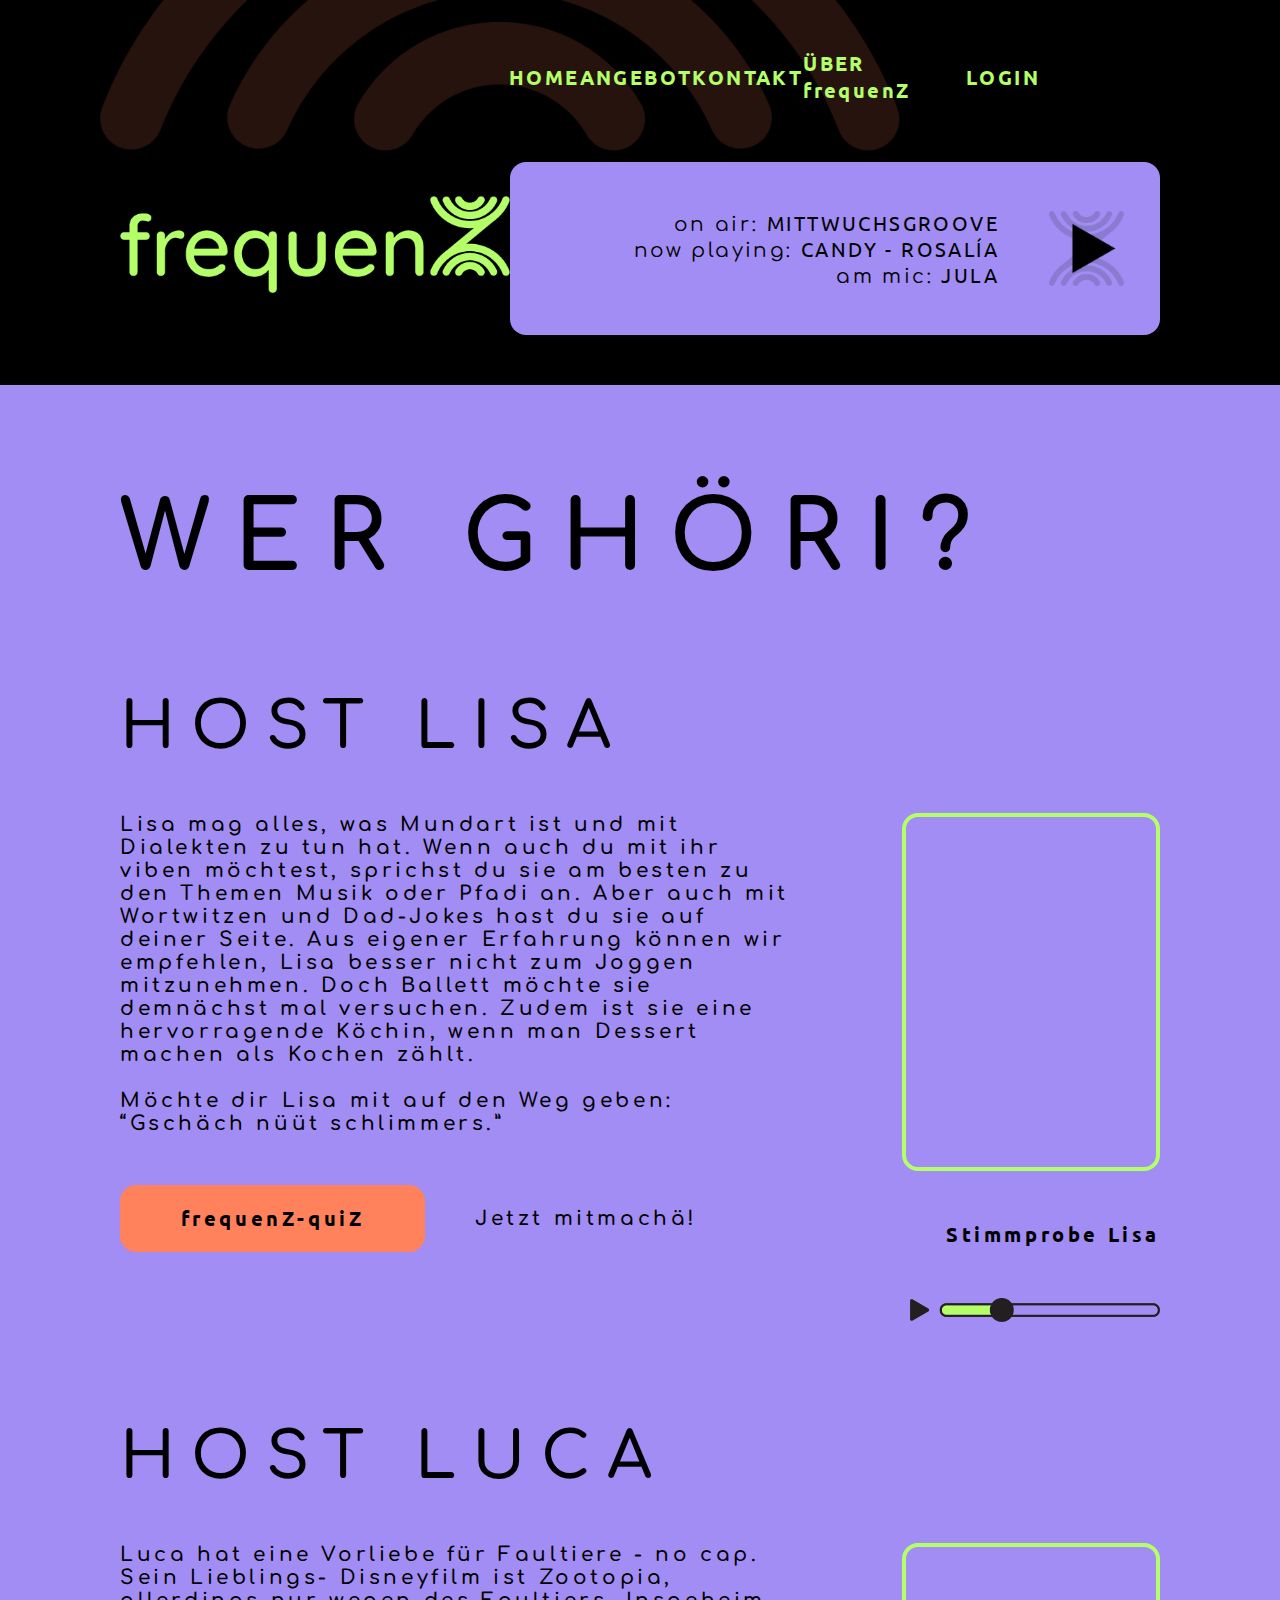
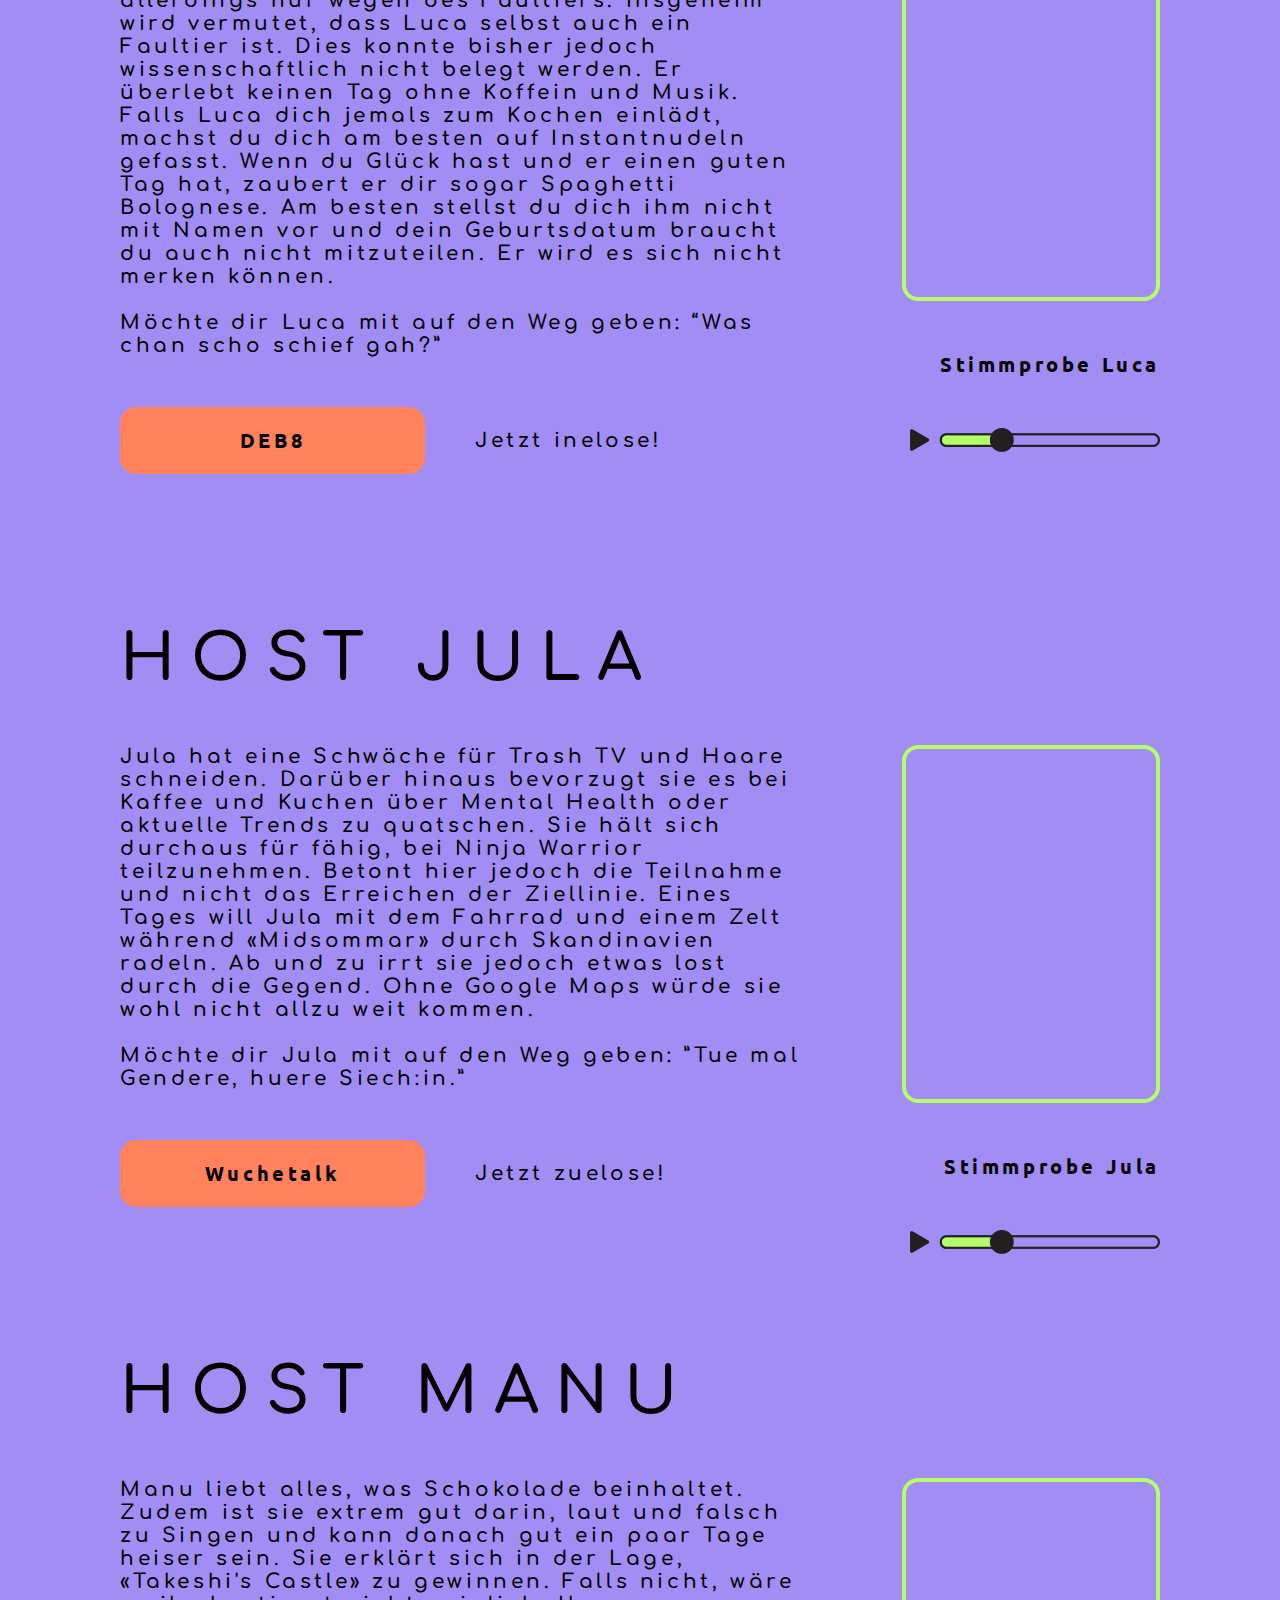
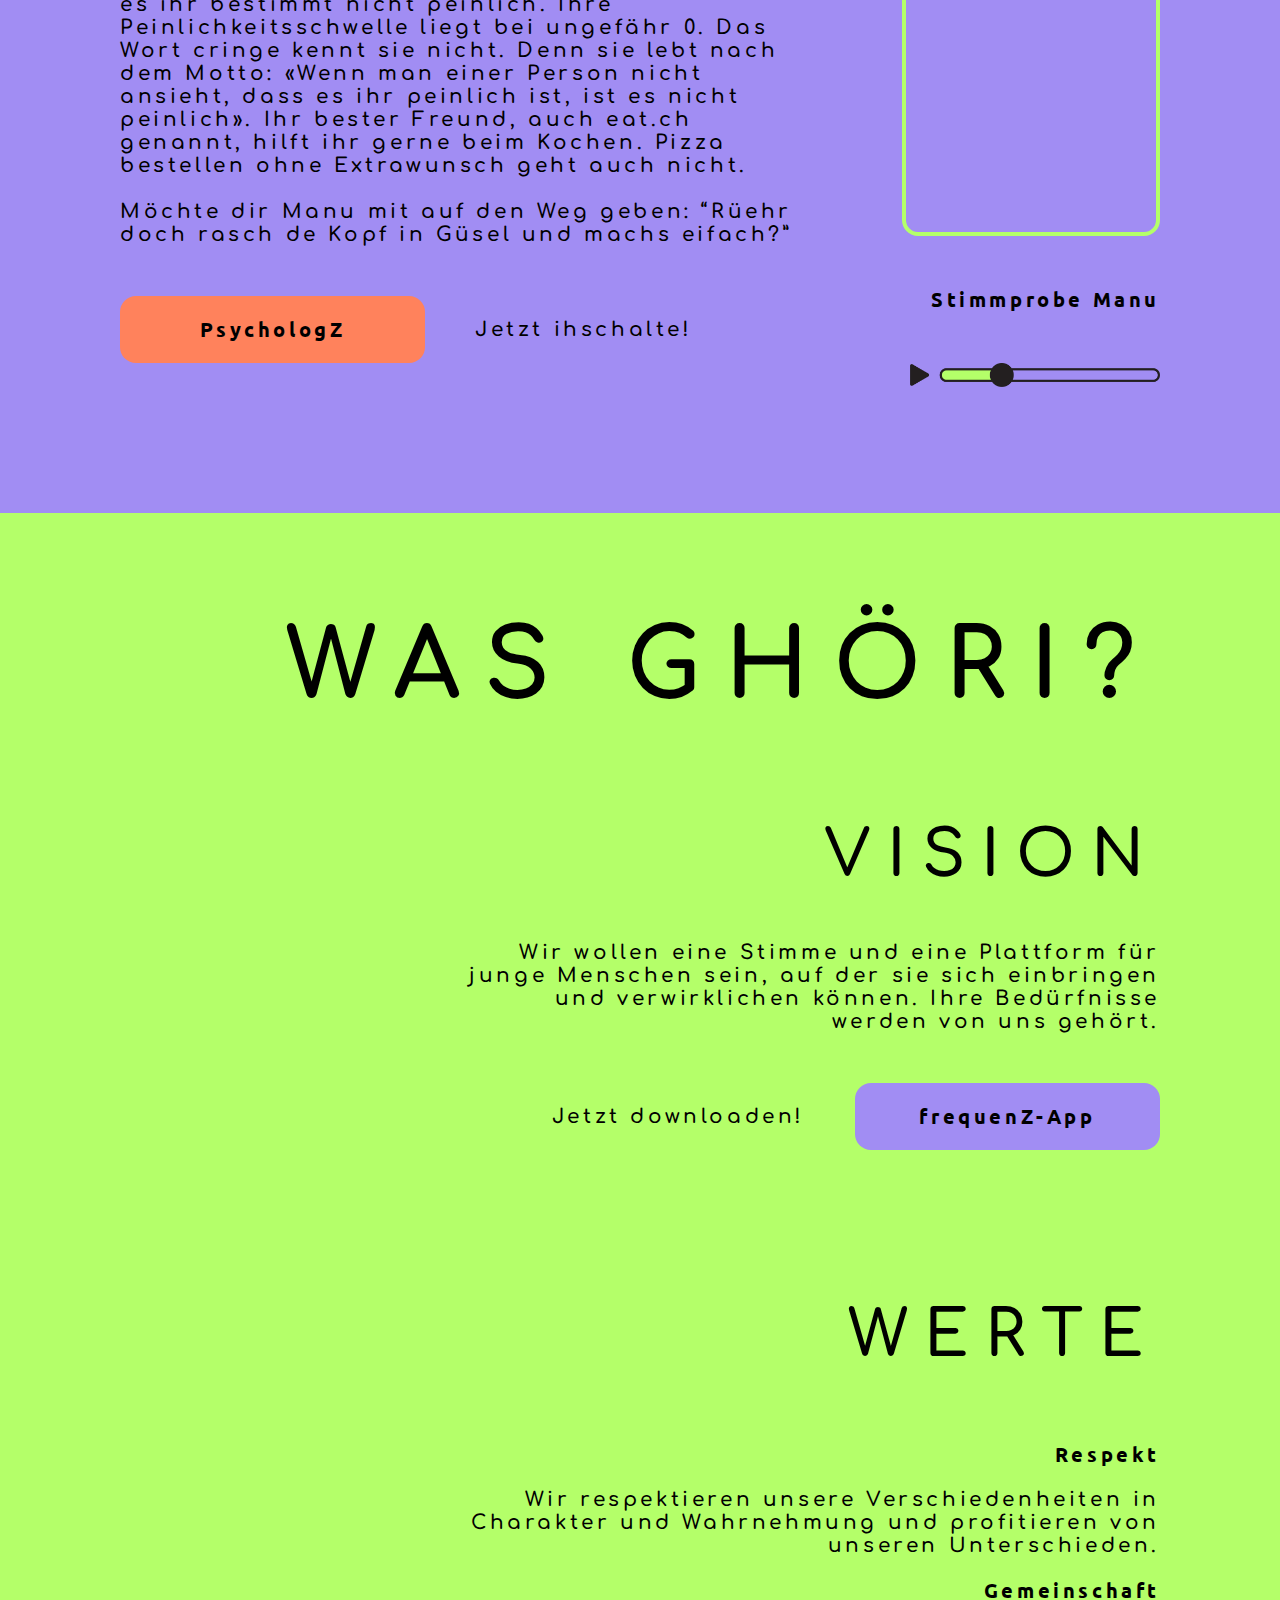
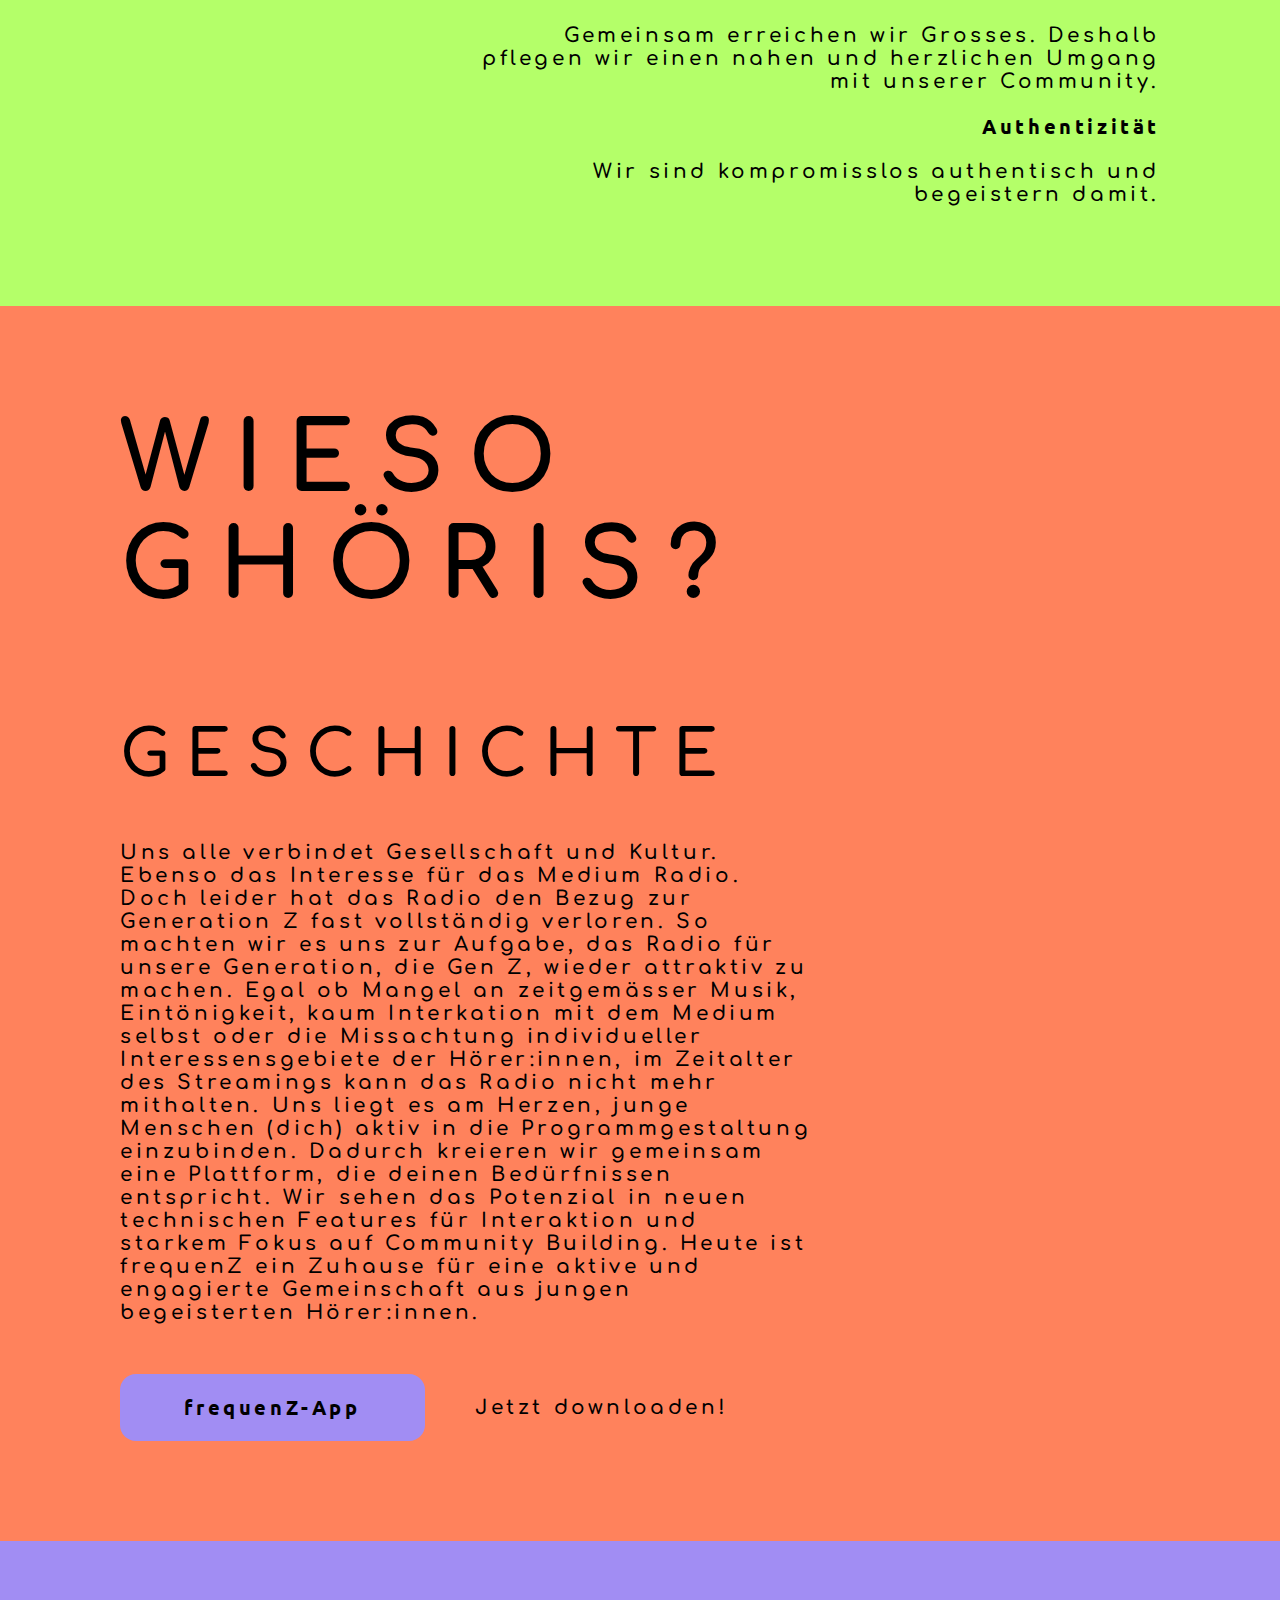
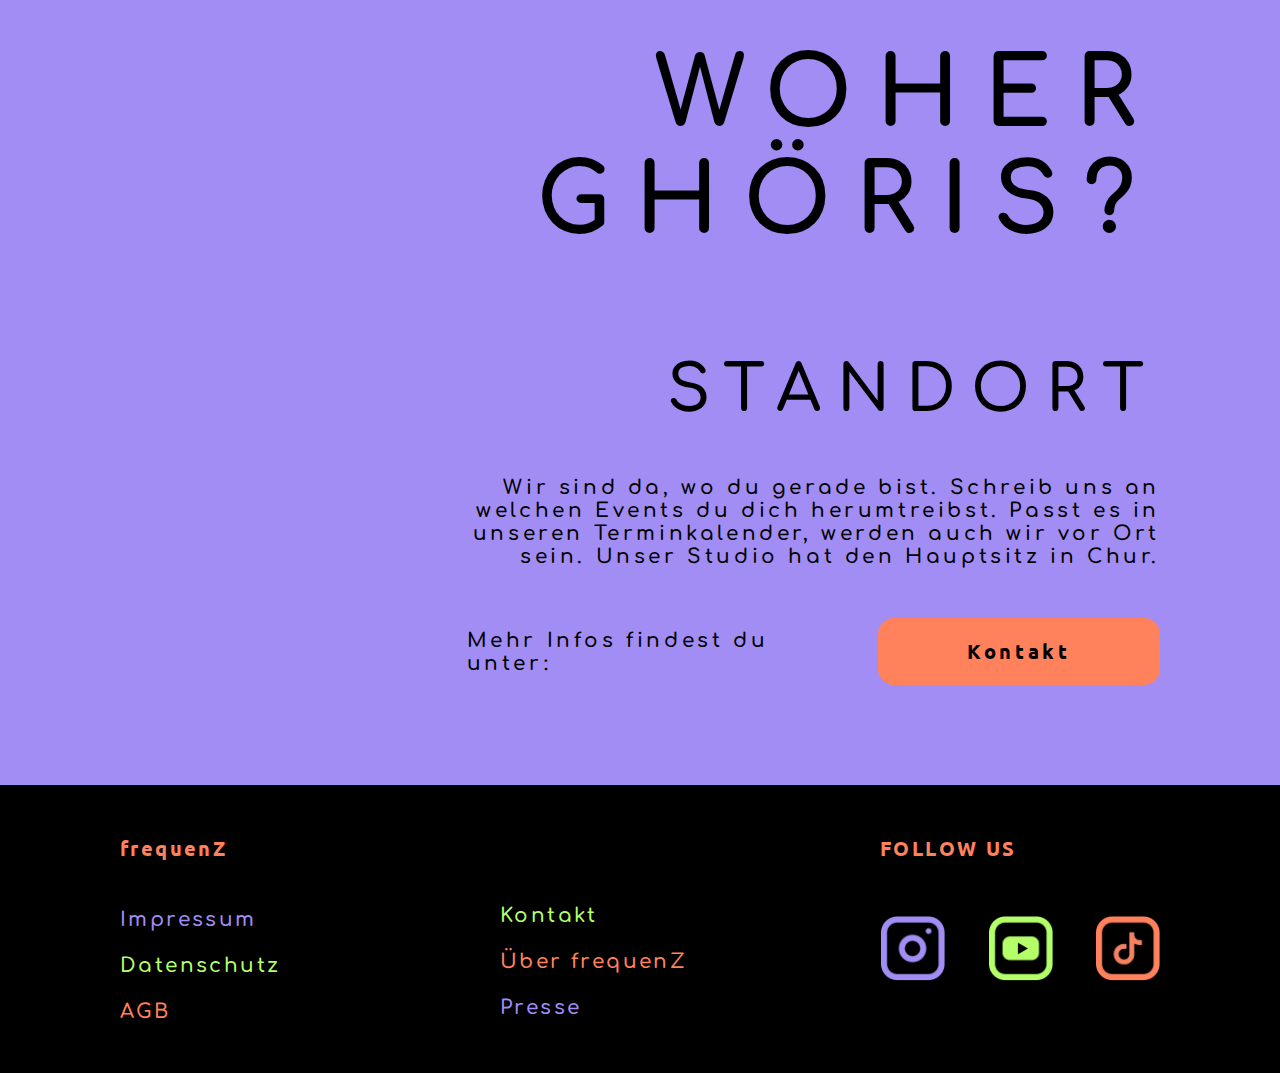
==== commit b8d9e5da: "update kontakt" ====
--- a/aboutus.html
+++ b/aboutus.html
@@ -8,7 +8,7 @@
     <link rel="preconnect" href="https://fonts.googleapis.com">
     <link rel="preconnect" href="https://fonts.gstatic.com" crossorigin>
     <link href="https://fonts.googleapis.com/css2?family=Comfortaa:wght@600;700&family=Ubuntu:wght@700&display=swap" rel="stylesheet">
-    <title>Document</title>
+    <title>ÜBER frequenZ</title>
   </head>
   <body>
     <header>
@@ -38,6 +38,8 @@
         </div>
       </div>
     </header>
+
+    
     <div class="wer_ghoeri">
         <div><h1 class="titel_wer_ghoeri">WER GHÖRI?</h1>
             <div><h2>HOST LISA</h2>
--- a/css/style.css
+++ b/css/style.css
@@ -7,8 +7,9 @@
 }
 
 body{
-    margin: 0;
+    margin: auto;
     letter-spacing: 2.4px;
+    max-width: 1600px;
 }
 
 b {
@@ -160,19 +161,20 @@
     background-position-x: 100px;
 }
 
-header::after {
-    content: ""; /* Das Pseudo-Element benötigt einen Inhalt, auch wenn er leer ist */
-    position: absolute;
+/* header::after { */
+    /* content: ""; Das Pseudo-Element benötigt einen Inhalt, auch wenn er leer ist */
+    /* position: absolute;
     top: 0;
     right: 0;
     bottom: 0;
     left: 0;
     background-image: url('/img/Z-red-15.png');
     background-size: cover; /* Oder die gewünschte Größe */
-    background-repeat: no-repeat;
+    /* background-repeat: no-repeat;
     background-position: center center;
     z-index: -1; /* Stelle sicher, dass das Pseudo-Element hinter dem Inhalt liegt */
-}
+/* } */
+
 
 .menu {
     display: flex;
--- a/css/styleaboutus.css
+++ b/css/styleaboutus.css
@@ -38,7 +38,7 @@
 h3{     /* h3 */
     color: black;
     font-family: Ubuntu;
-    font-size: 24px;
+    font-size: 20px;
     font-style: normal;
     font-weight: 700;
     line-height: normal;
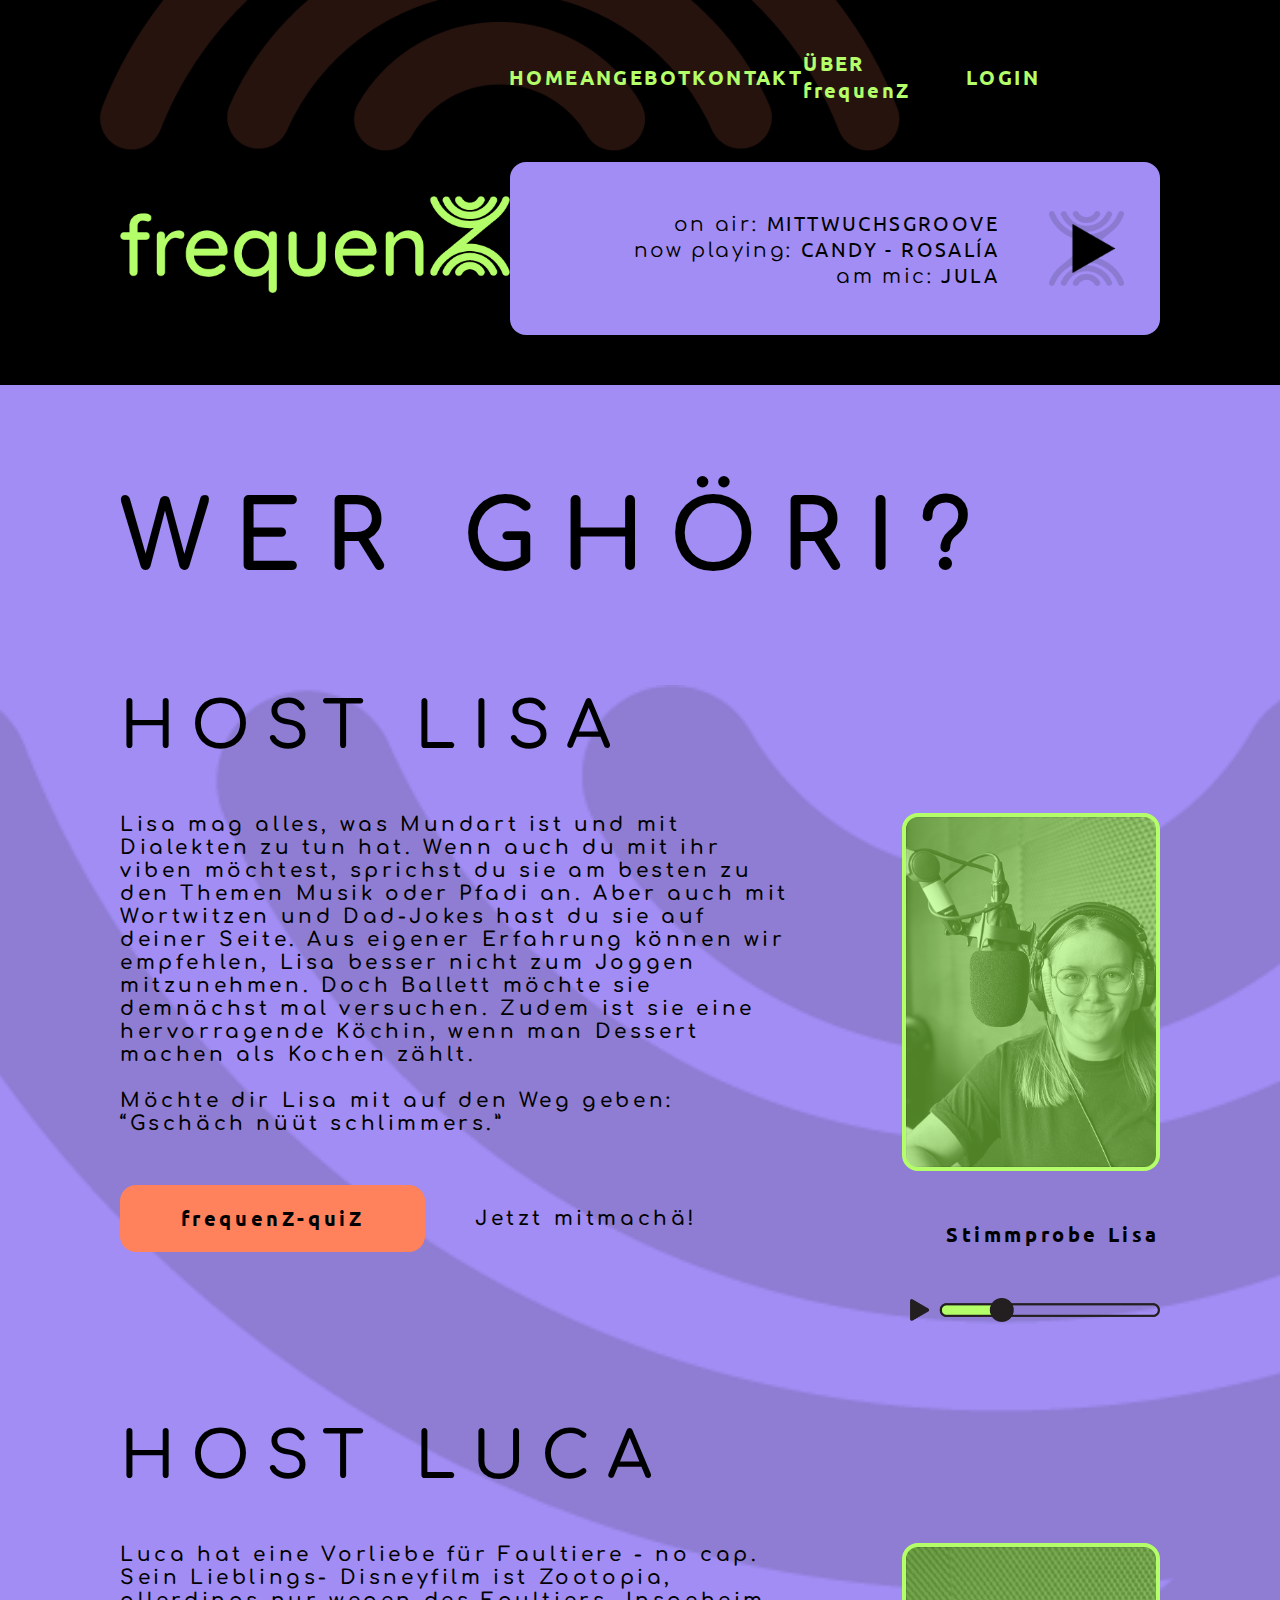
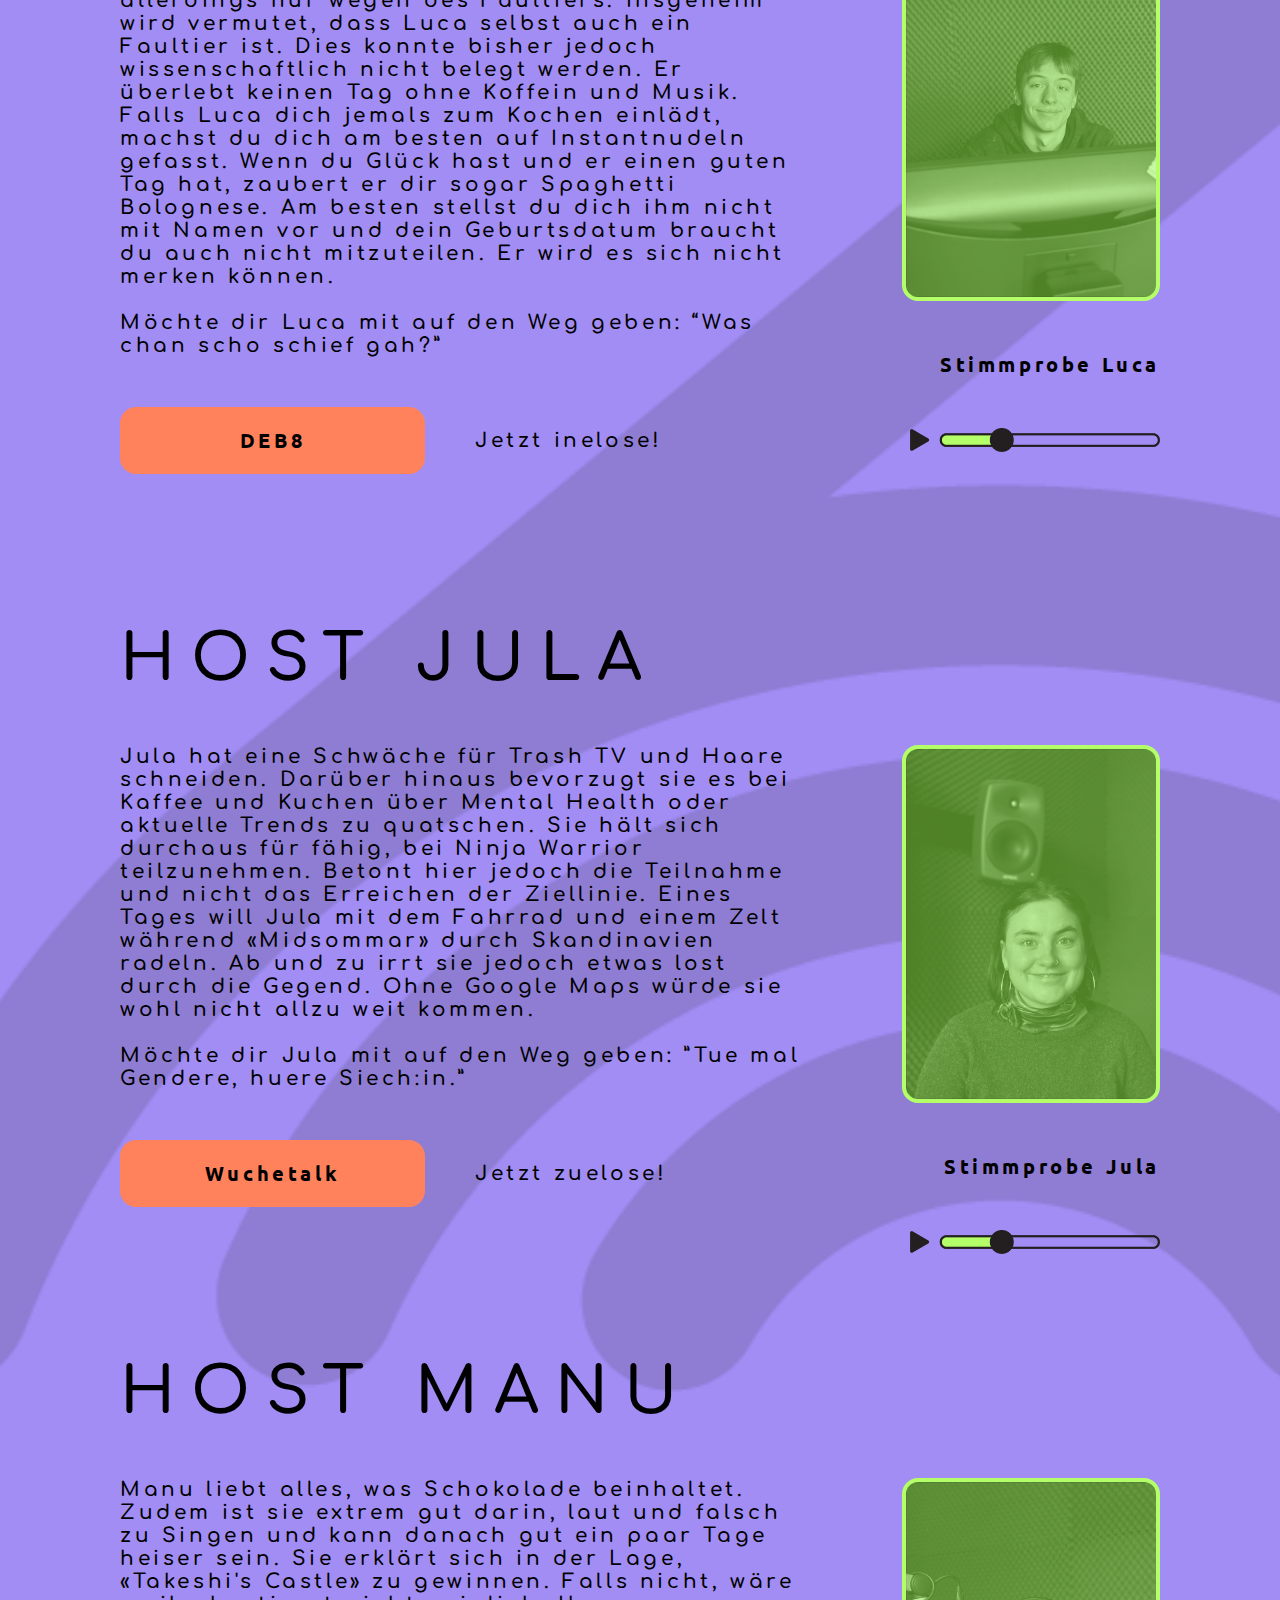
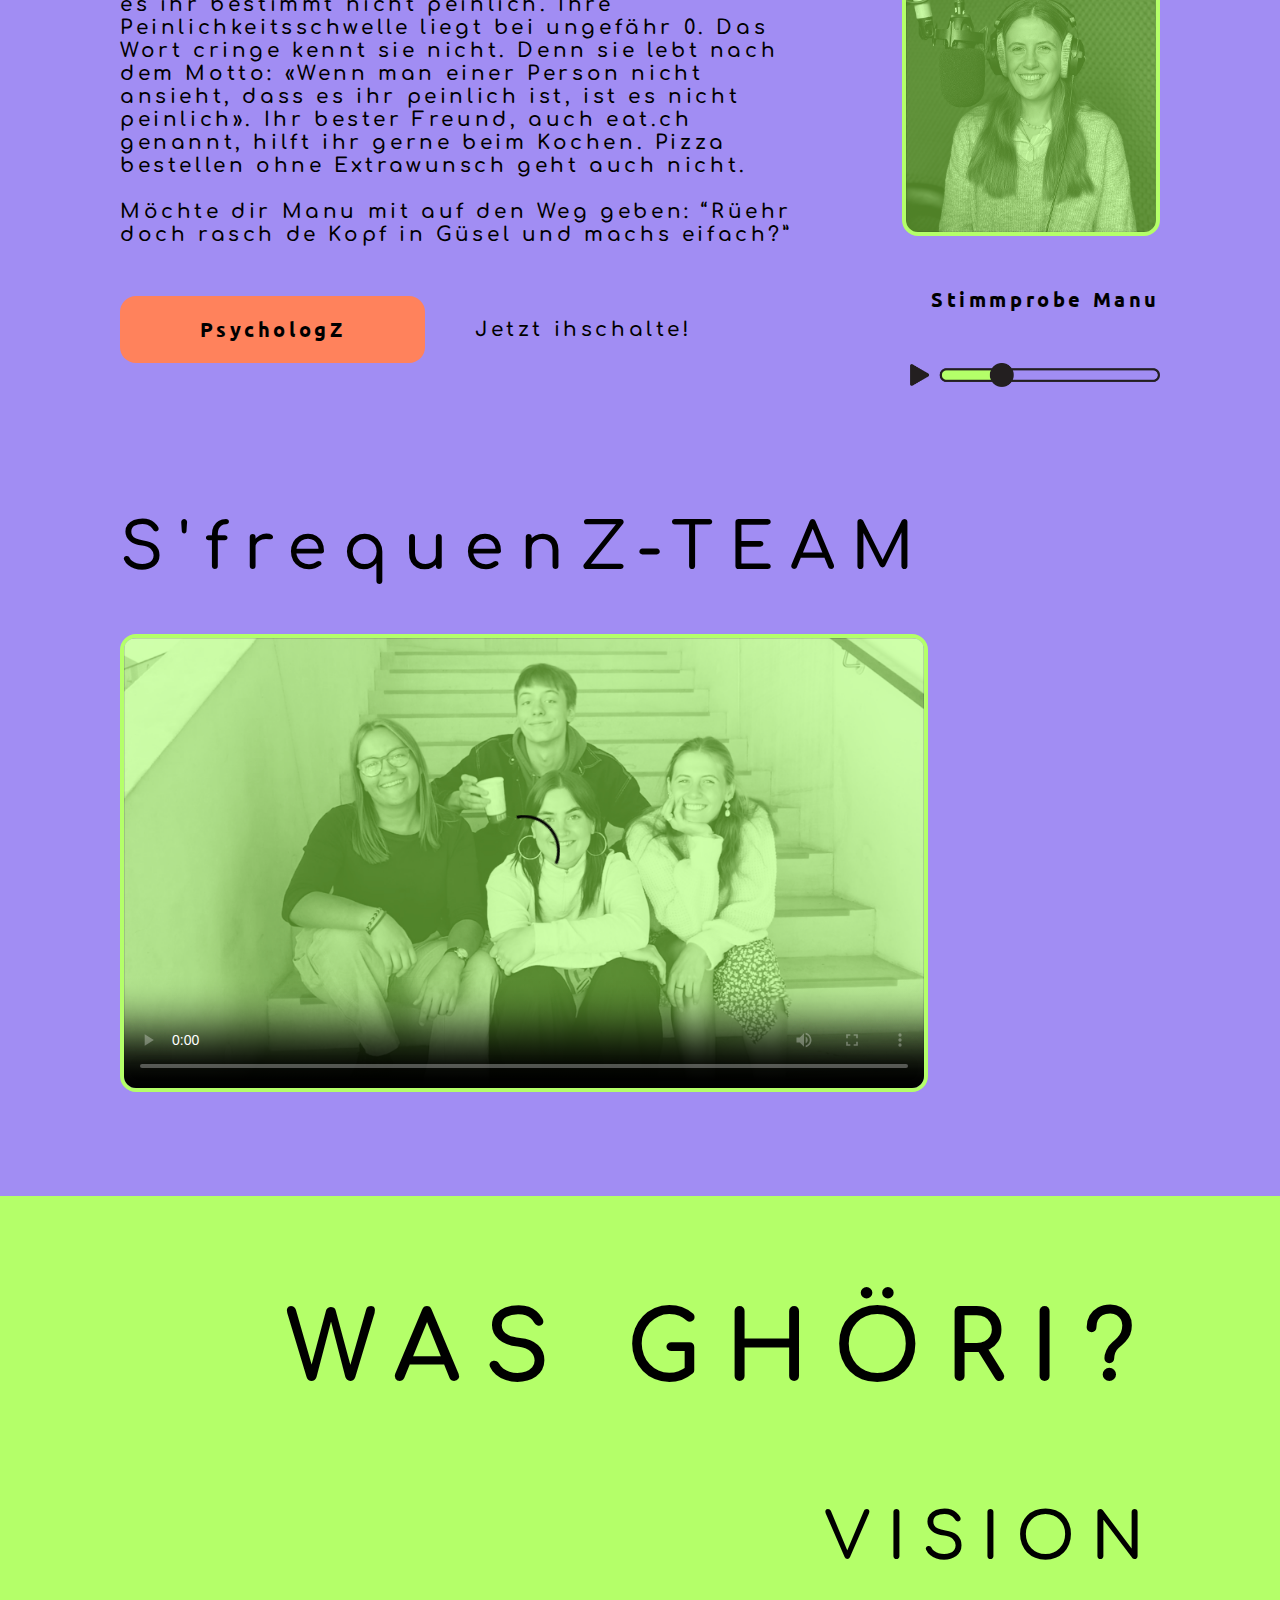
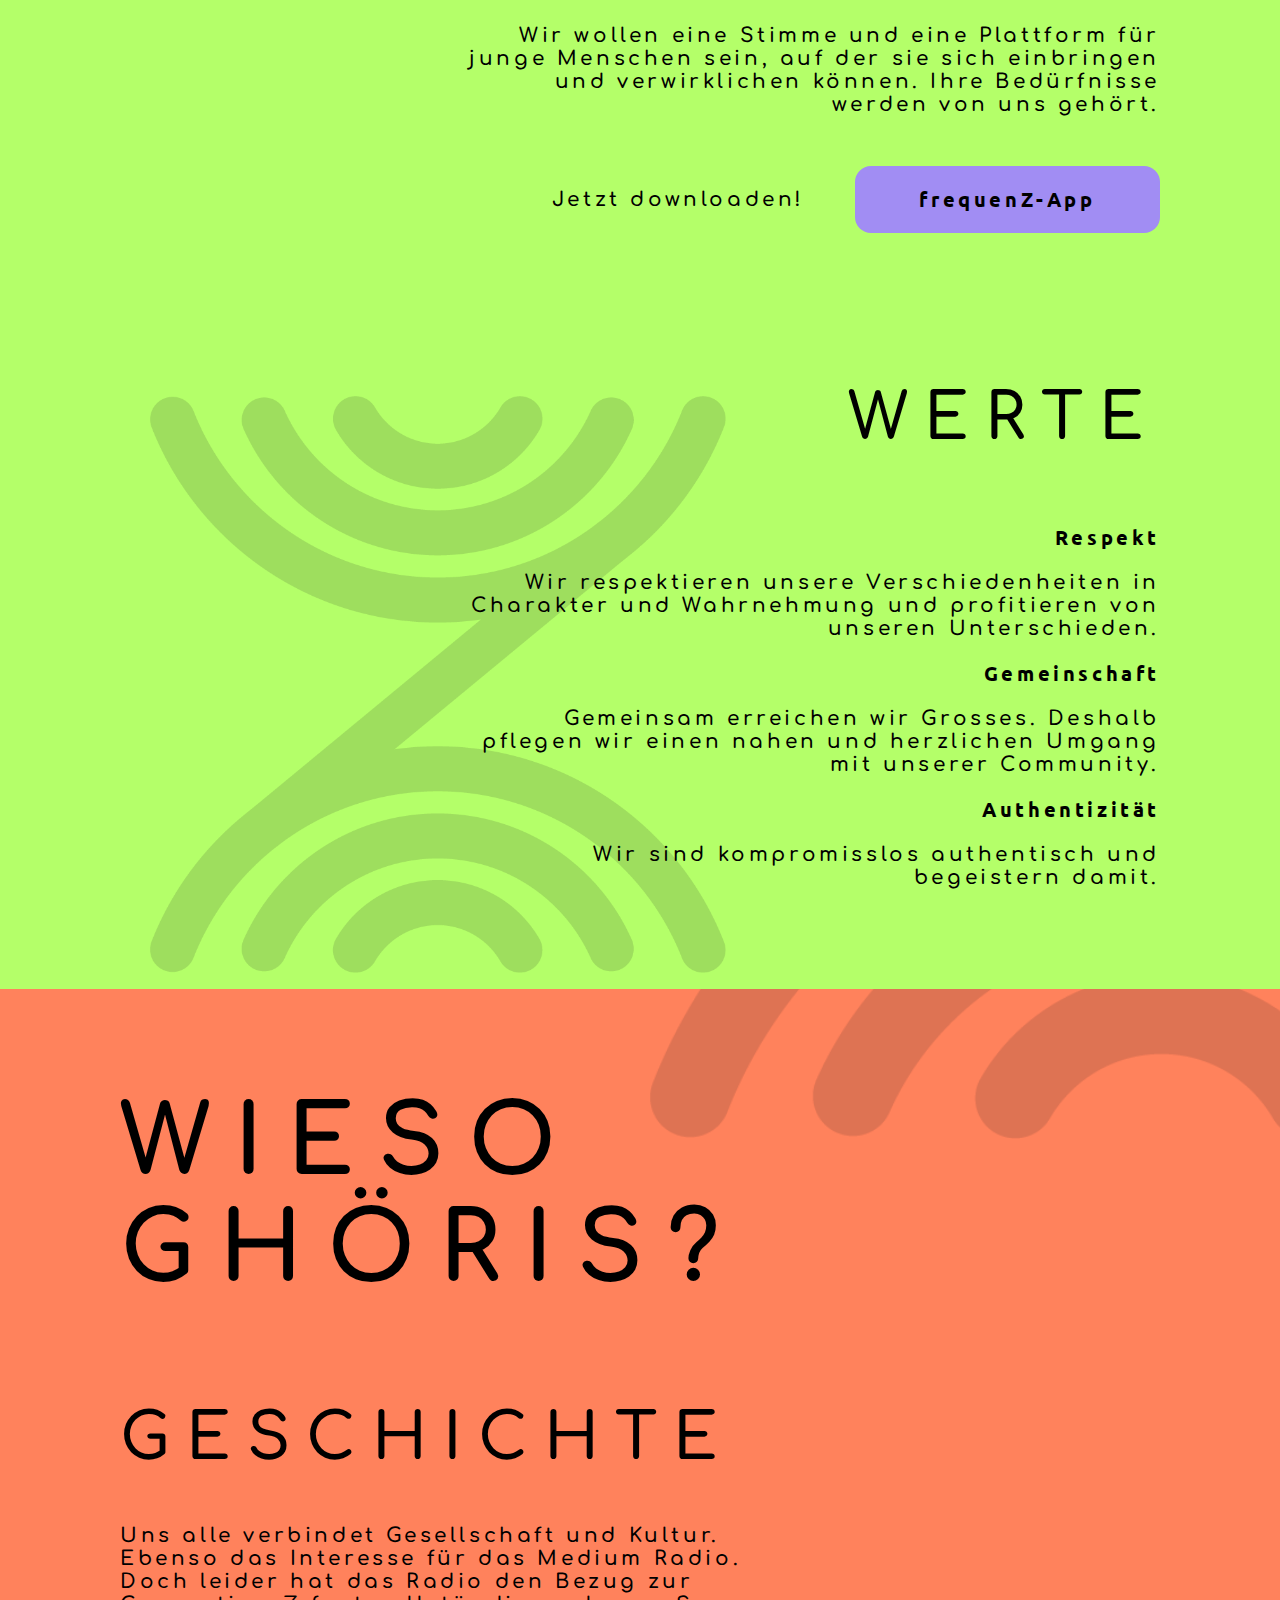
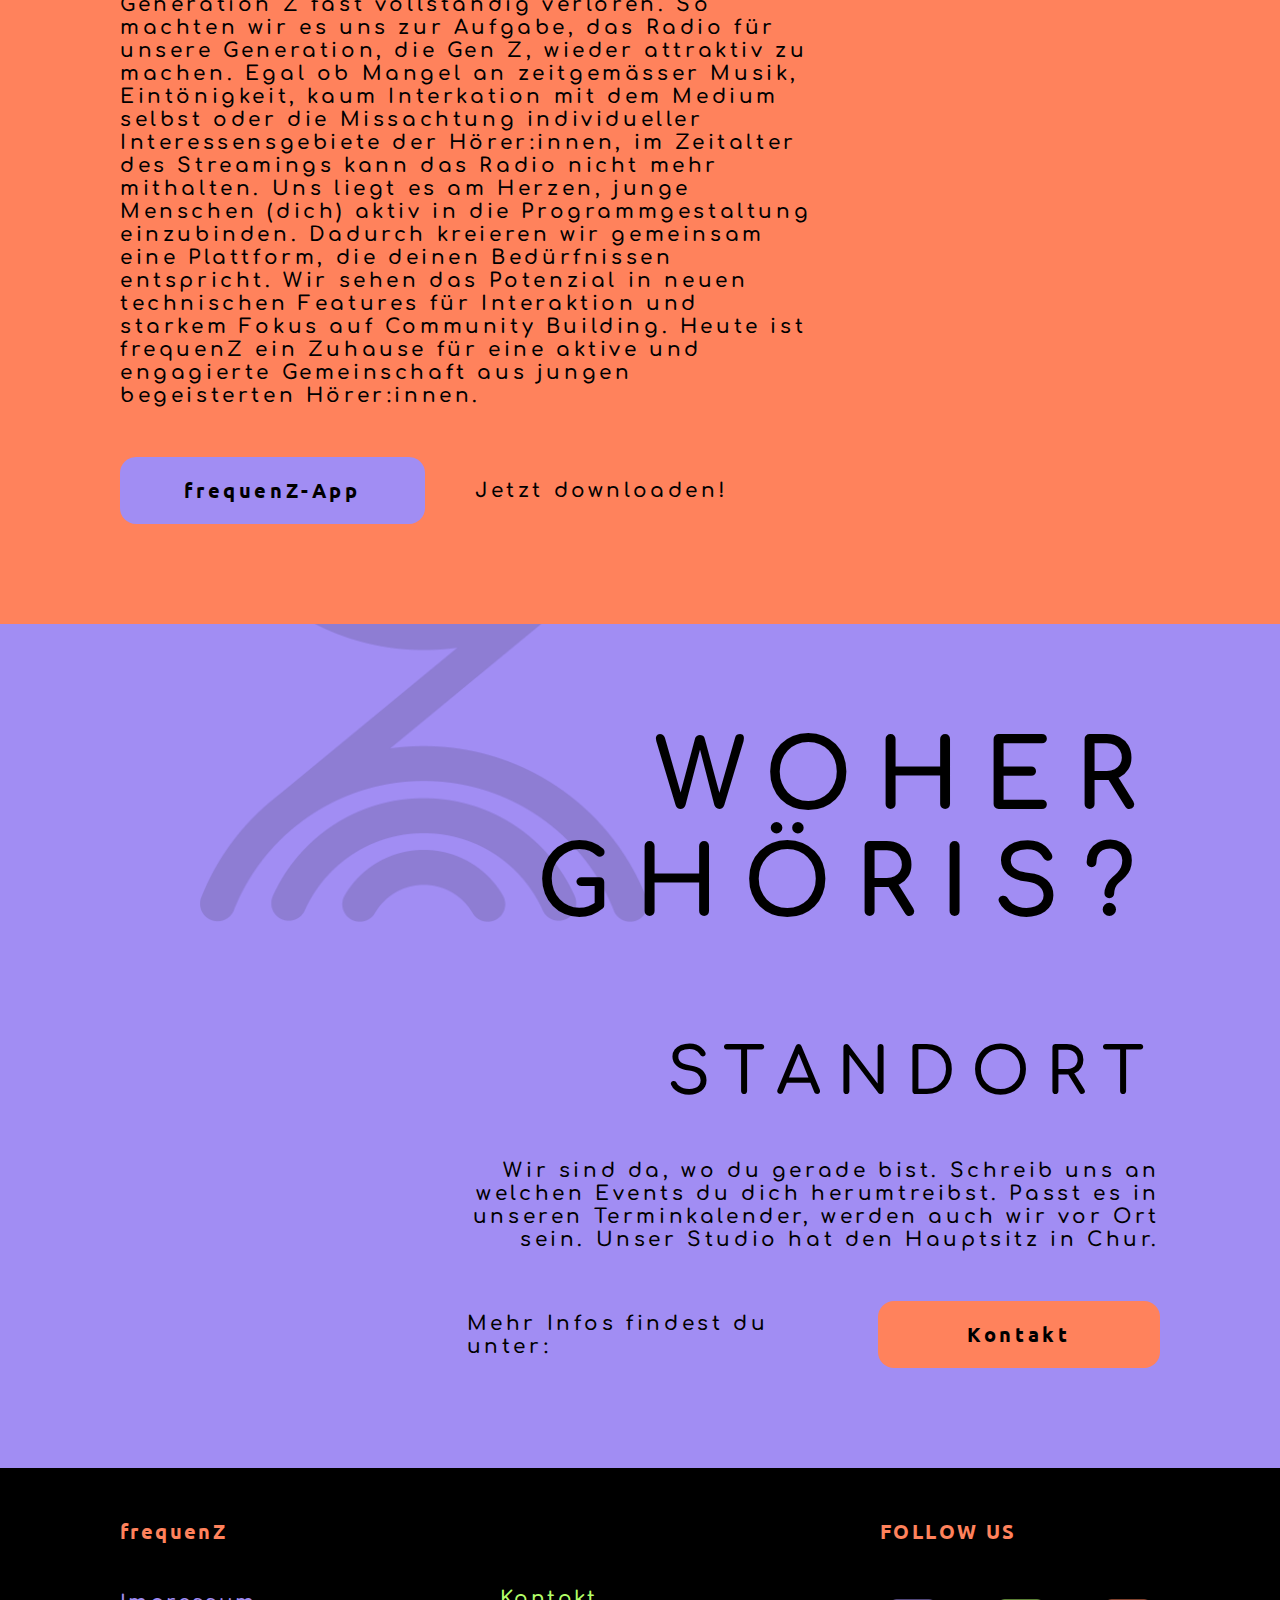
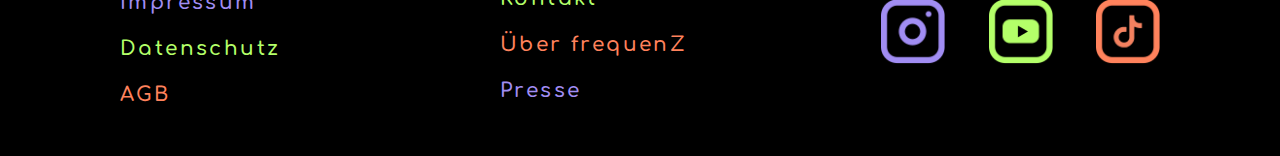
==== commit 325ad749: "v1 über uns und kontakt" ====
--- a/aboutus.html
+++ b/aboutus.html
@@ -177,6 +177,17 @@
                 </div>
             </div>
 
+            <div><h2>S'frequenZ-TEAM</h2>
+                <div class="videocontent">
+                    <div class="teamvideo">
+                        <video width="800" controls poster="img/standbild_video.png">
+                            <source src="img/ueberuns_c01_Gruppe5C_1.mp4" type="video/mp4">
+                    </div>
+                    <div class="rechterleerbereich">
+                    </div>
+                </div>
+            </div>
+
         </div>
     </div>
 
--- a/css/styleaboutus.css
+++ b/css/styleaboutus.css
@@ -150,6 +150,10 @@
     background-color: #A18DF3;
     display: flex;
     padding: 100px 120px 100px 120px;
+    background-image: url(../img/Z-black-15.png);
+    background-repeat: no-repeat;
+    background-position: -150px 300px;
+    background-size: 180%;
 }
 
 .image_host{
@@ -178,35 +182,35 @@
 }
 
 .lisa{
-    background-image: url('/img/Lisa_1.png');
+    background-image: url('/img/lisa_original.png');
 }
 
 .lisa:hover{
-    background-image: url('/img/Lisa_2.png');
+    background-image: url('/img/lisa_hover.png');
 }
 
 .luca{
-    background-image: url('/img/Luca_1.png');
+    background-image: url('/img/luca_original.png');
 }
 
 .luca:hover{
-    background-image: url('/img/Luca_2.png');
+    background-image: url('/img/luca_hover.png');
 }
 
 .jula{
-    background-image: url('/img/Jula_1.png');
+    background-image: url('/img/jula_original.png');
 }
 
 .jula:hover{
-    background-image: url('/img/Jula_2.png');
+    background-image: url('/img/jula_hover.png');
 }
 
 .manu{
-    background-image: url('/img/Manu_1.png');
+    background-image: url('/img/manu_original.png');
 }
 
 .manu:hover{
-    background-image: url('/img/Manu_2.png');
+    background-image: url('/img/manu_hover.png');
 }
 
 .content_stimmprobe{
@@ -251,11 +255,34 @@
     flex: 3;
 }
 
+video{
+    border-radius: 16px;
+    border-style: solid;
+    border-color: #B4FF69;
+    border-width: 4px;
+}
+
+.videocontent{
+    display: flex;
+    flex-direction: row;
+}
+
+/* .teamvideo{
+    border: solid;
+    border-color: #B4FF69;
+    border-radius: 16px;
+    border-width: 4px;
+} */
+
 .was_ghoeri{
     background-color: #B4FF69;
     display: flex;
     flex-direction: row-reverse;
     padding: 100px 120px 100px 120px;
+    background-image: url(../img/Z-black-15.png);
+    background-repeat: no-repeat;
+    background-position: 150px 800px;
+    background-size: 45%;
 }
 
 .was_ghoeri_rechts{
@@ -293,6 +320,10 @@
     padding: 100px 120px 100px 120px;
     justify-content: right;
     text-align: right;
+    background-image: url(../img/Z-black-15.png);
+    background-repeat: no-repeat;
+    background-position: 650px -875px;
+    background-size: 80%;
 }
 
 .titel_geschichte{
@@ -304,6 +335,10 @@
     display: flex;
     flex-direction: column;
     padding: 100px 120px 100px 120px;
+    background-image: url(../img/Z-black-15.png);
+    background-repeat: no-repeat;
+    background-position: 200px -150px;
+    background-size: 35%;
 }
 
 .content_rechts{
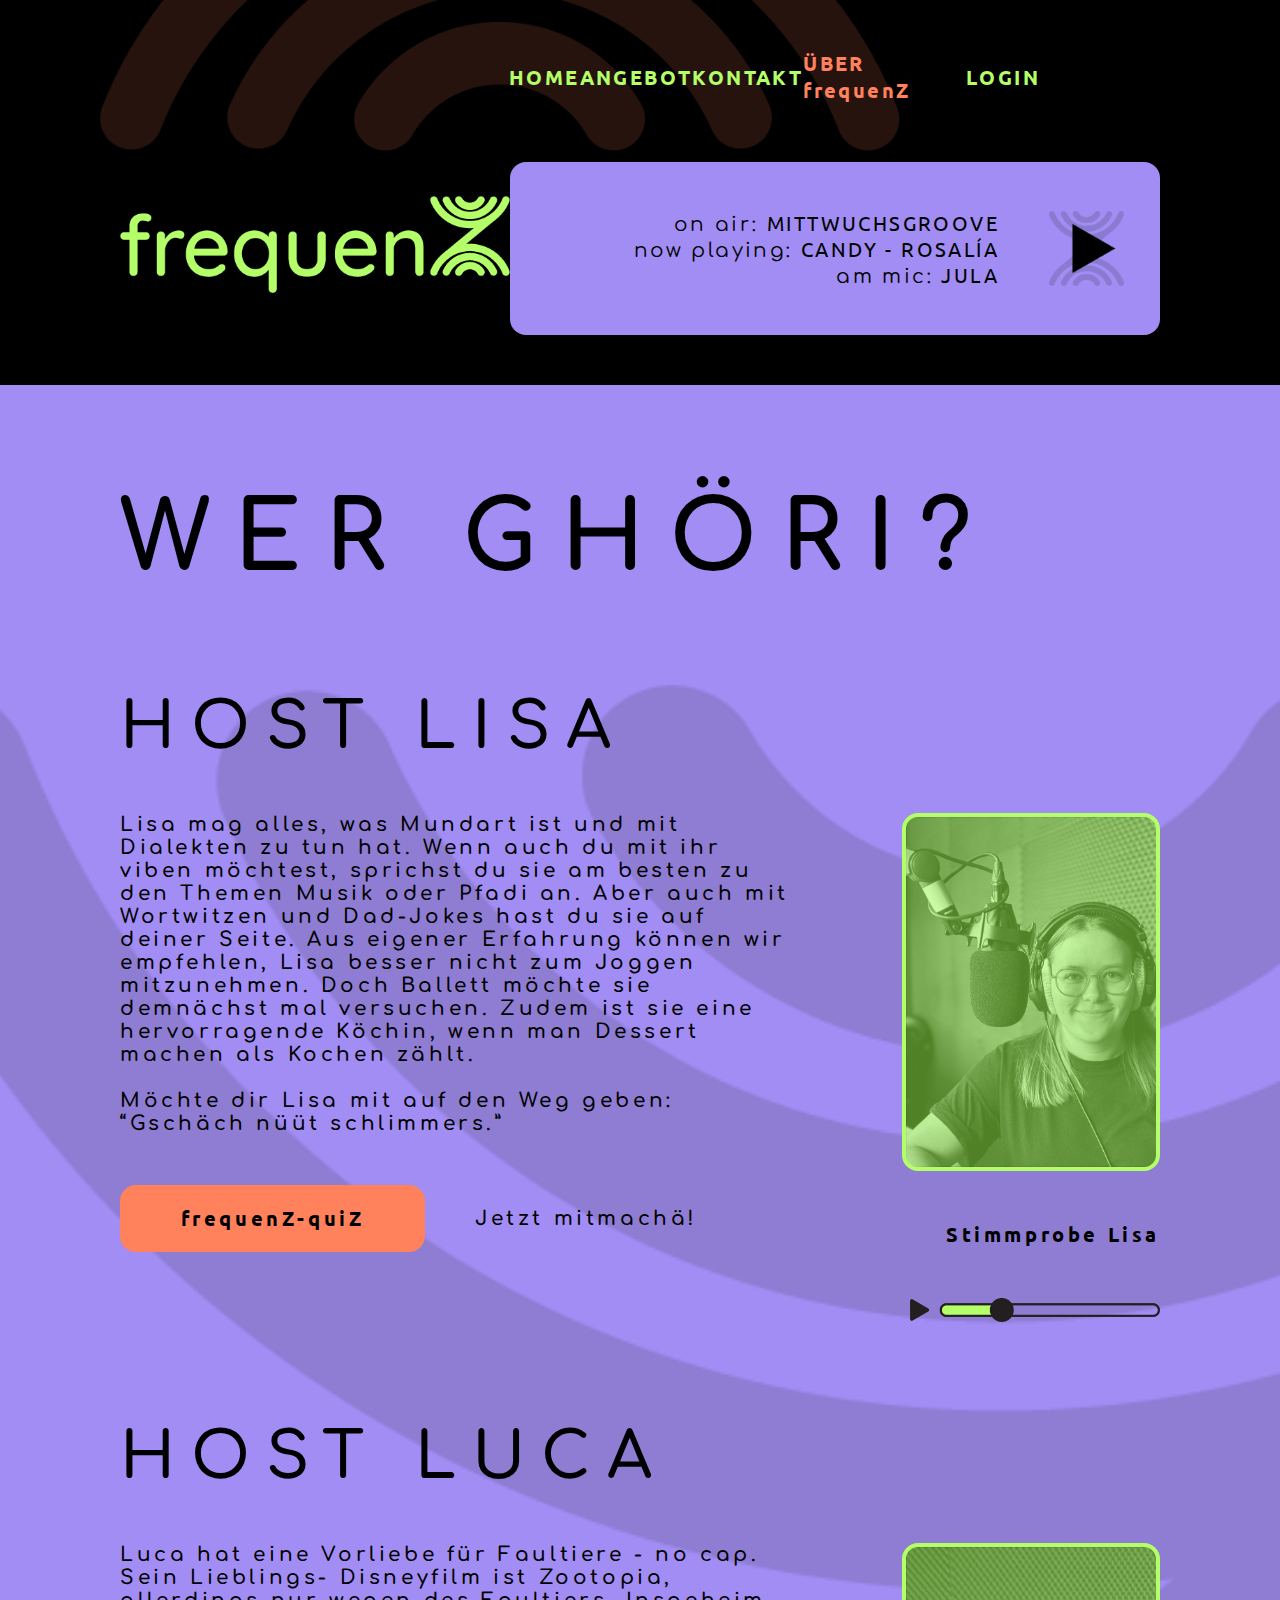
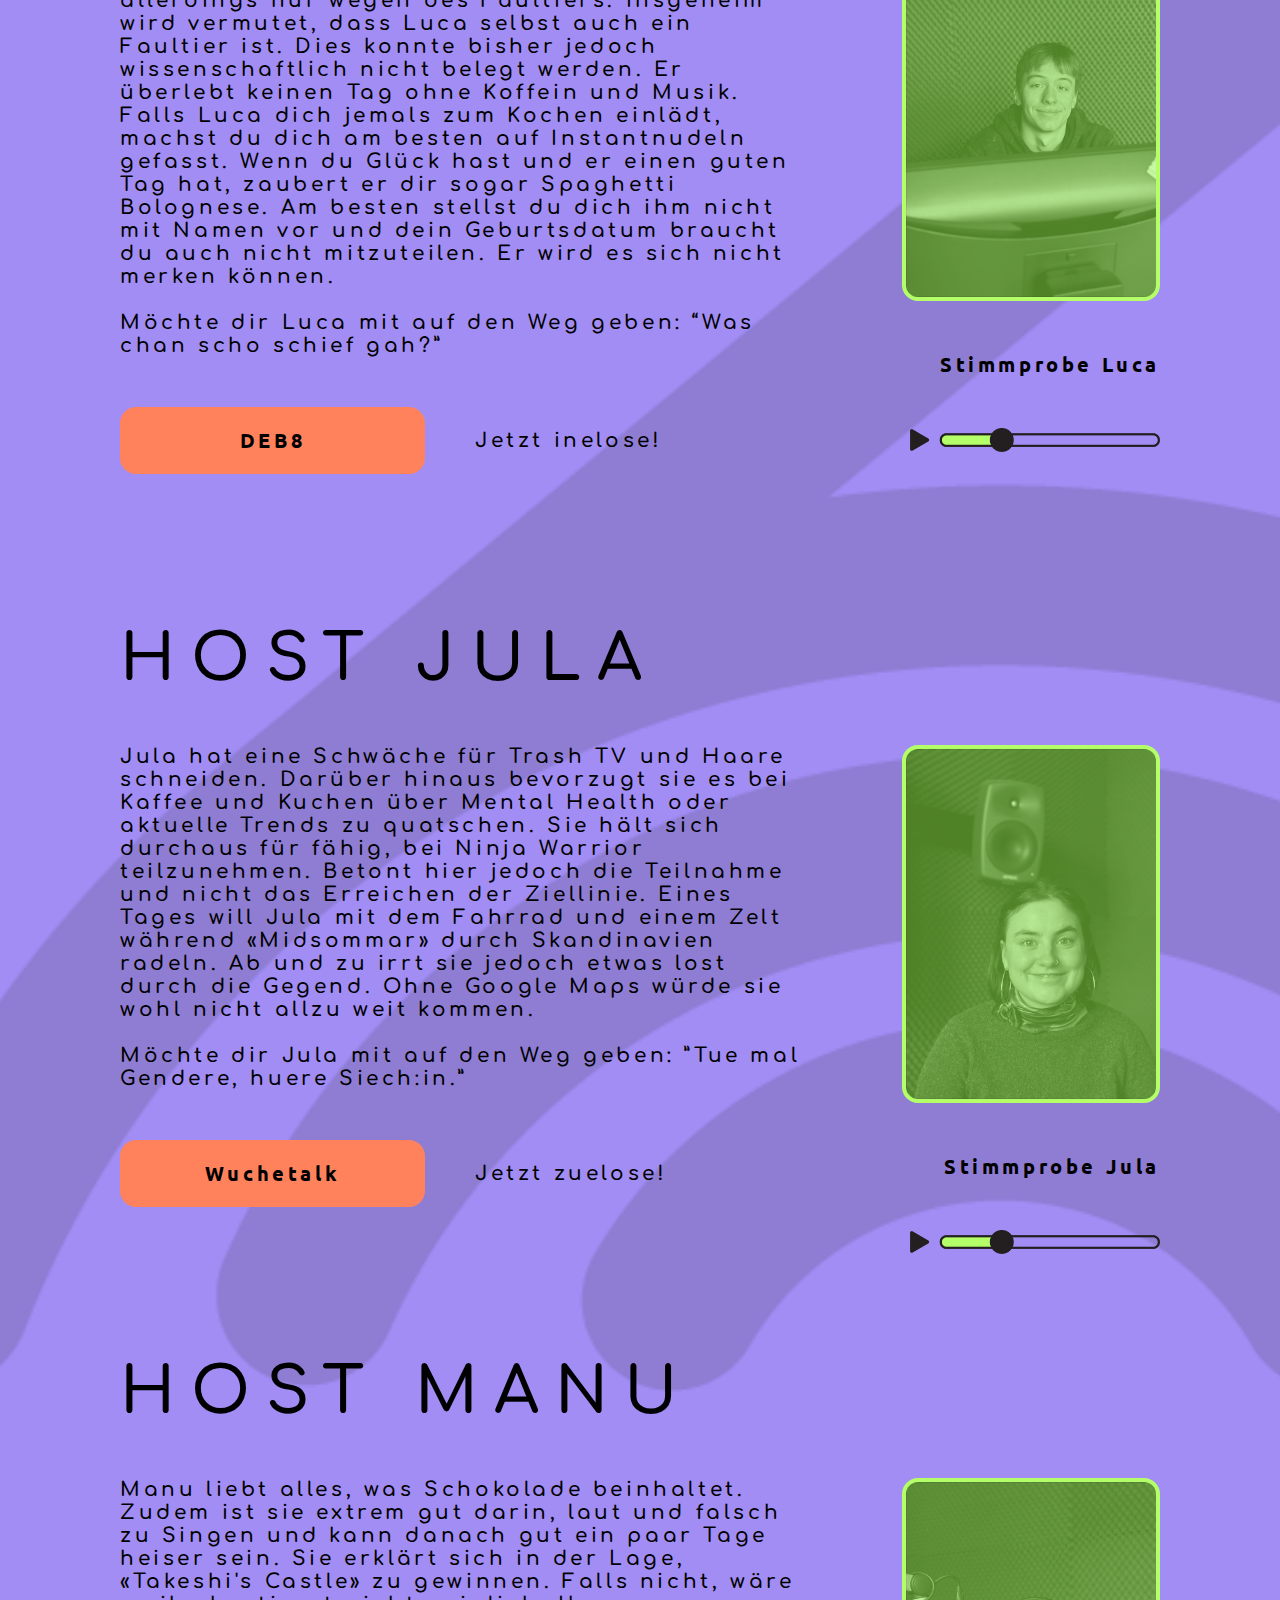
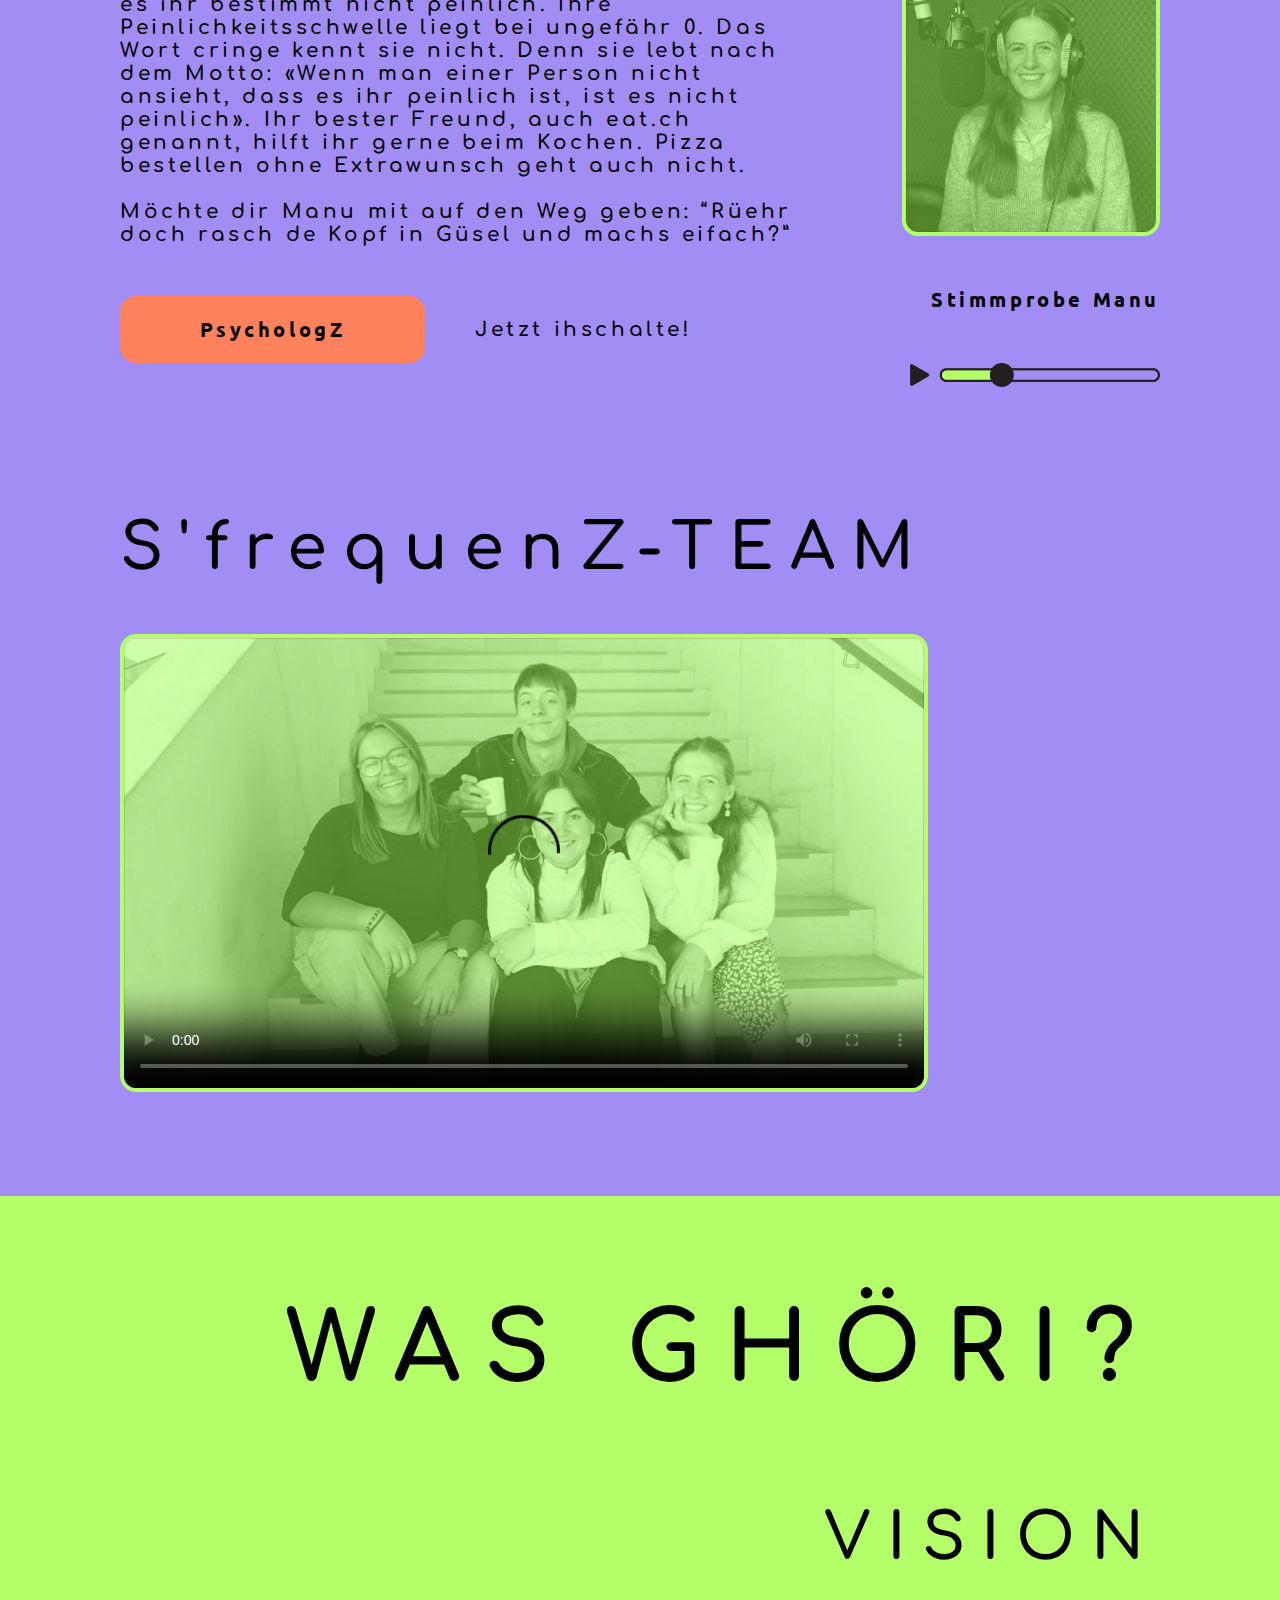
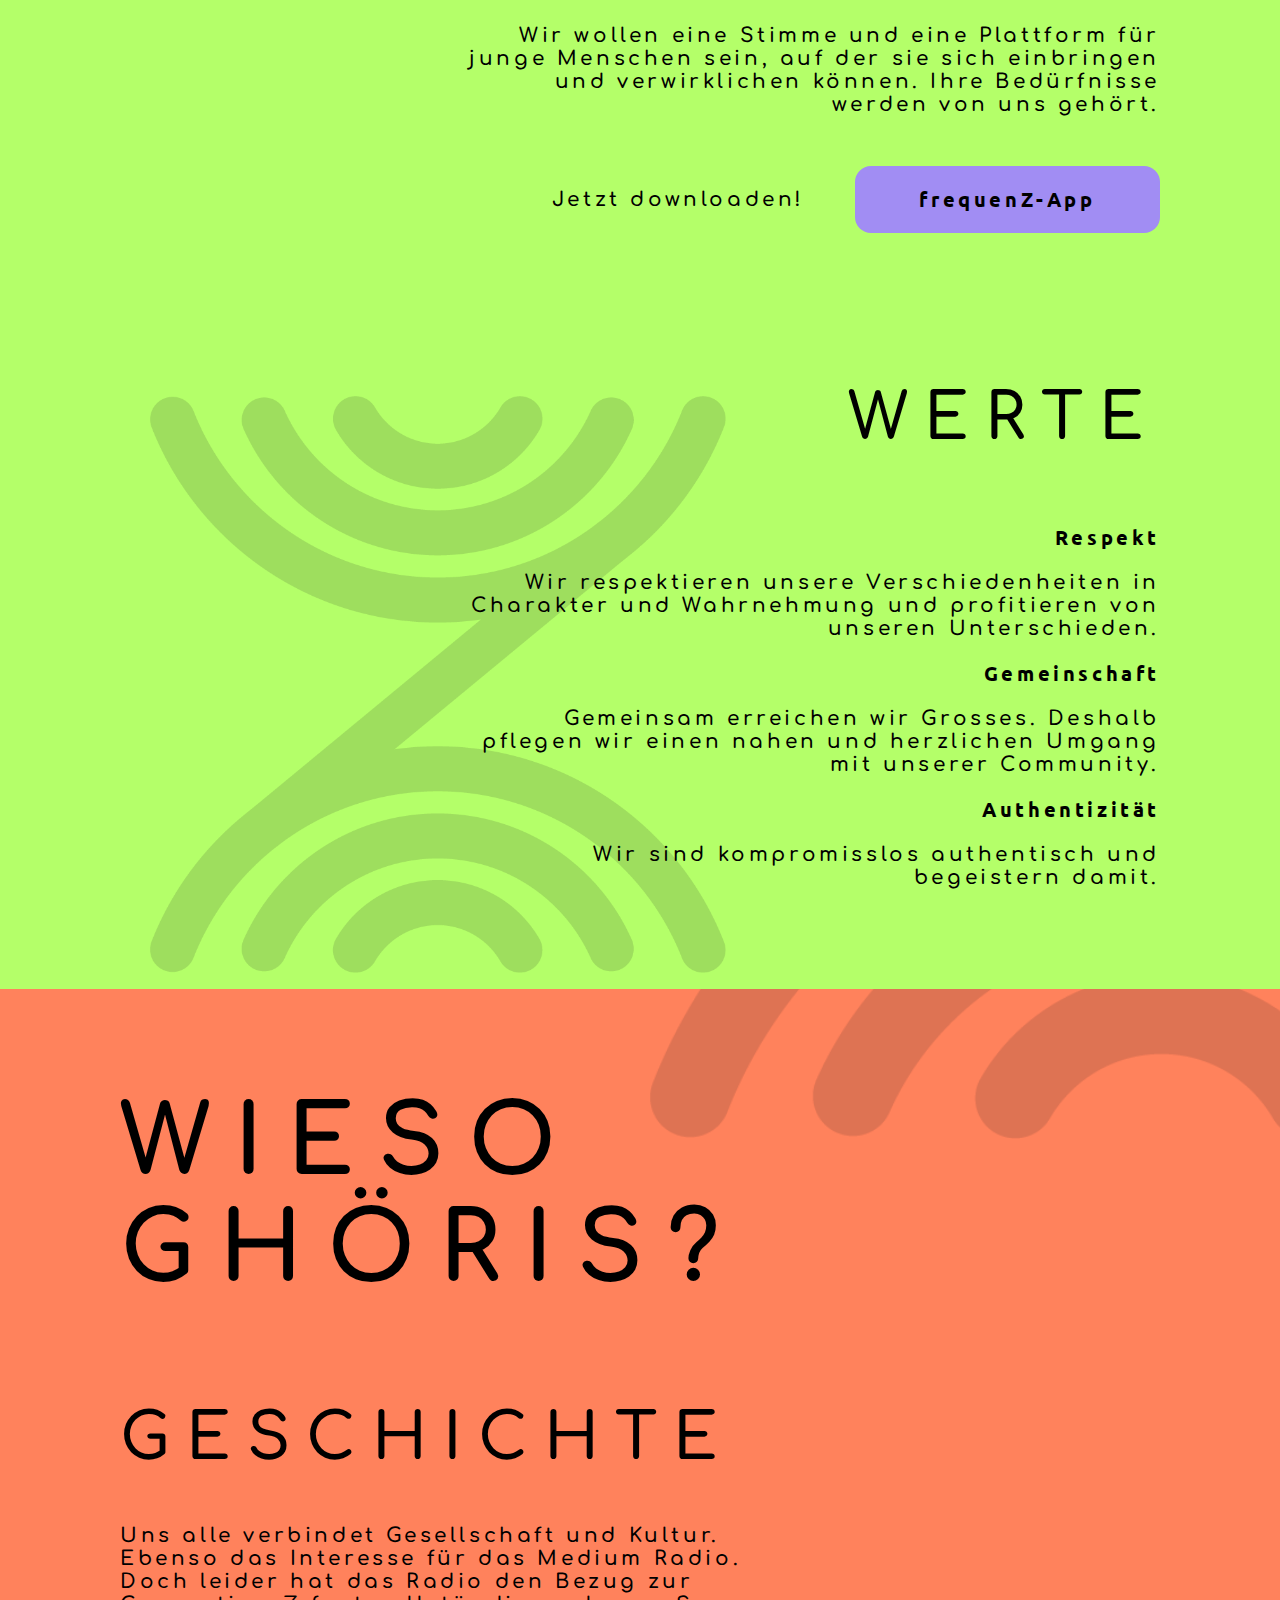
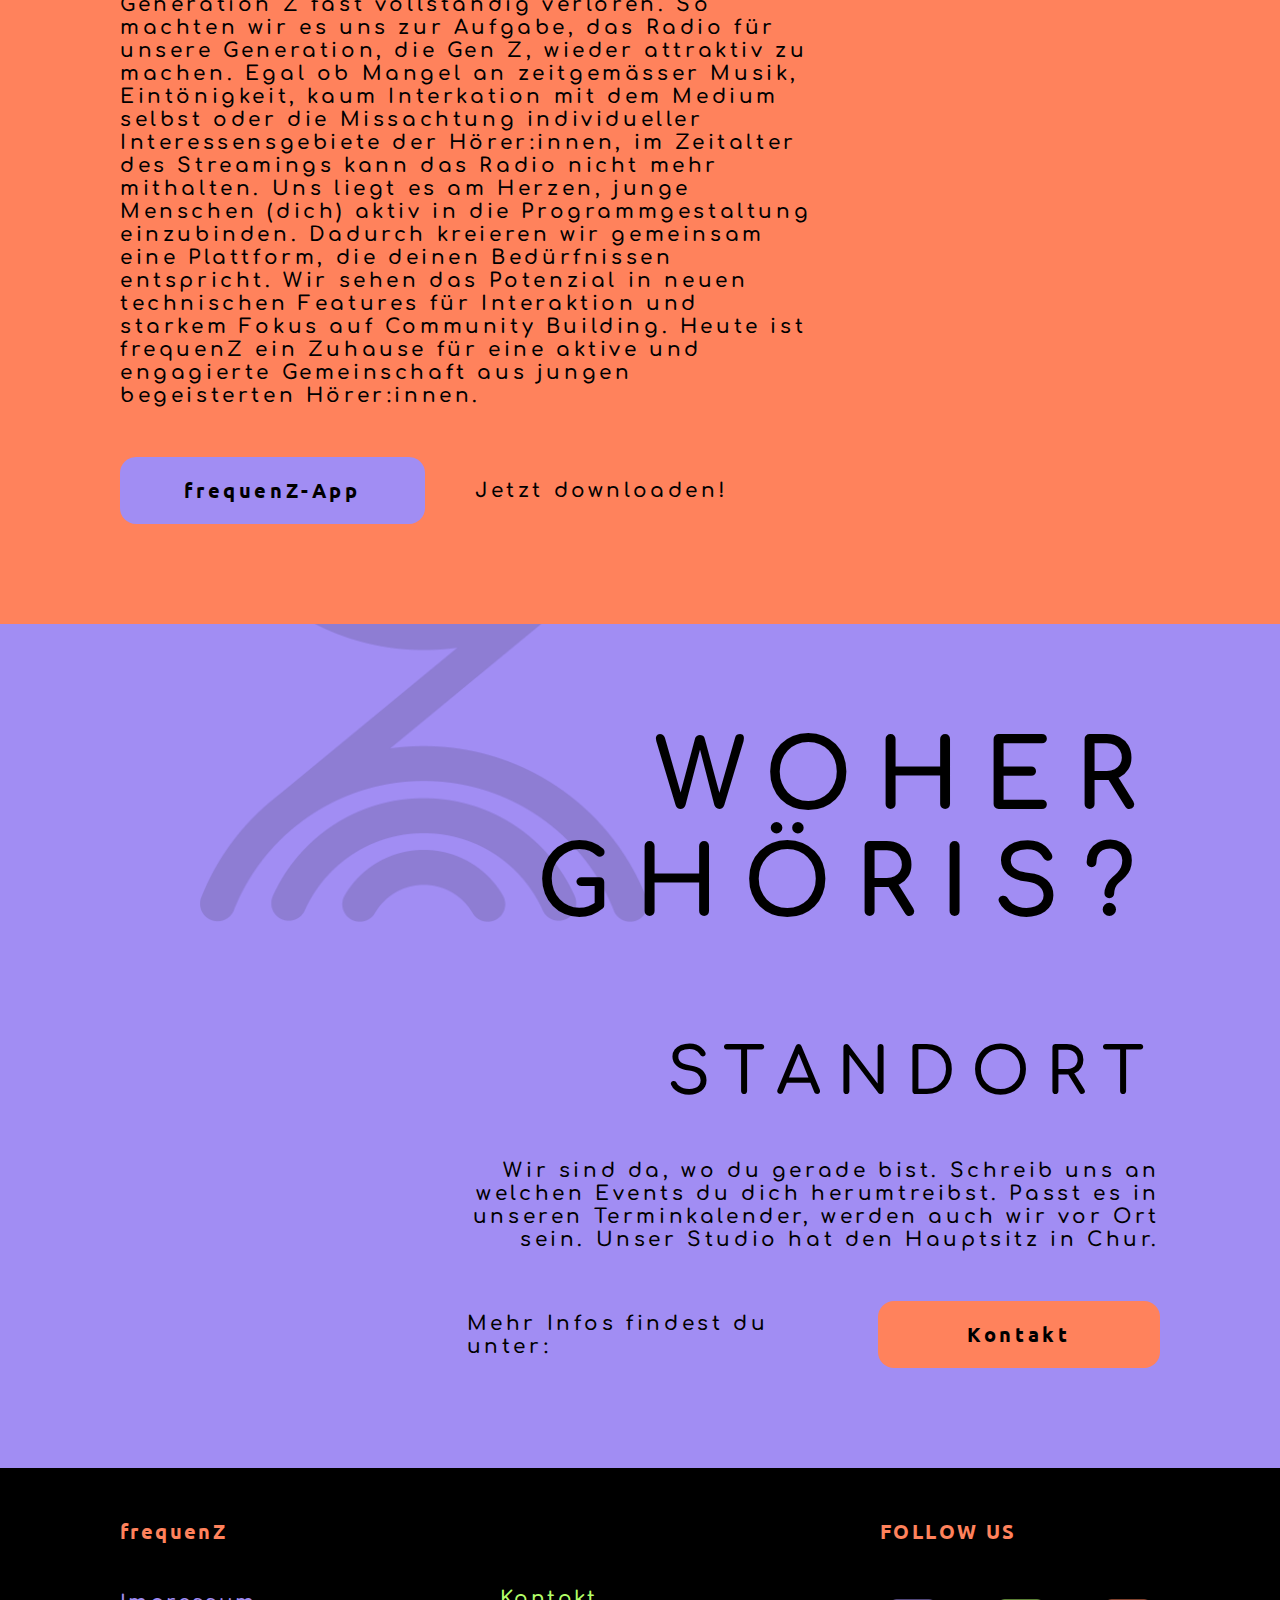
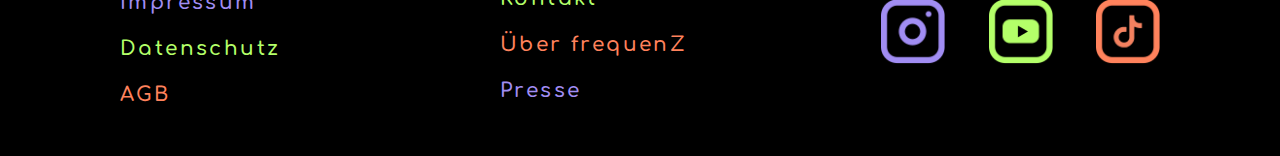
==== commit 1f23b465: "hover nav bar" ====
--- a/aboutus.html
+++ b/aboutus.html
@@ -17,7 +17,7 @@
           <li><a href="index.html"> HOME</a></li>
           <li><a href="angebot.html"> ANGEBOT</a></li>
           <li><a href="kontakt.html"> KONTAKT</a></li>
-          <li><a href="aboutus.html"> ÜBER frequenZ</a></li>
+          <li><a href="aboutus.html" class="ueberuns"> ÜBER frequenZ</a></li>
           <li><a href="#"> LOGIN</a></li>
         </div>
       </nav>
--- a/css/style.css
+++ b/css/style.css
@@ -71,6 +71,7 @@
 .footer-column1 {
     margin-left: 120px;
   }
+
 .socialmedia {
     justify-content: space-between;
     display: flex;
@@ -198,6 +199,7 @@
     font-size: 20px;
     font-weight: 700;
 }
+
 a {
     color: var(--grün);
     text-decoration: none;
@@ -285,4 +287,101 @@
   .leer_enkel {
     background-position: bottom center;
     background-size: contain;
-  } +  } 
+
+  .home{
+    color: var(--orange);
+  }
+  
+  @media (max-width: 600px) {
+    .logo {
+        height: 70px;
+        display: flex;
+    }
+
+    header {
+        flex-direction: column;
+        padding: 20px 30px 20px 30px;
+        background-size: 800px; /* Oder die gewünschte Größe */
+        background-repeat: no-repeat;
+        background-position: left bottom;
+        background-position-y: -650px;
+        background-position-x: 100px;
+    }
+
+    .header {
+        display: flex;
+        flex-direction: column;
+        margin: 0;
+        justify-content: space-between;
+        align-items: center;
+    }
+
+    .menu {
+        flex-direction: column;
+        justify-content: space-around;
+        align-items: flex-start;
+        width: 100%;
+        margin: 0px 0px 0px 0px;
+    }
+    
+    nav{
+        flex-direction: row;
+        justify-content: space-around;
+        width: 100%;
+        font-size: 12px;
+        font-weight: 700;
+    }
+
+    .live_container {
+        height: 100px;
+        width: 300px;
+        margin-bottom: 10px;
+        margin-top: 10px;
+        border-radius: 4px;
+        padding: 4px;
+    }
+
+    .liveplayer {
+        padding-right: 30px;
+        flex: 3;
+        font-family: var(--comfortaa);
+        font-size: 12px;
+    }
+    
+    .live_bild {
+        width: 50px;
+        height: 50px;
+        background-image: url('/img/Playbutton.png');
+        background-size:contain;
+        margin: 4px;
+    }
+    .footer {
+        font-size: 12px;
+        font-weight: 600;
+        flex-direction: column;
+        padding: 20px 30px 20px 30px;
+      }
+    
+    .footer-column1, .footer-column2, .footer-column3  {
+        margin: 0px 0px 0px 0px;
+        flex: none;
+      }
+
+    .footer-column2 {
+        margin-top: -25px; /* damit die Icons nicht so weit unten sind, wegen den <br> im html */
+      }
+    
+    .footer-column3 {
+        margin-top: 30px
+      }
+      
+    .socialmedia {
+        flex-direction: row;
+        justify-content: flex-start;
+      }
+
+      .instagram, .youtube, .tiktok {
+        height: 20px;
+      }
+  }--- a/css/styleaboutus.css
+++ b/css/styleaboutus.css
@@ -56,6 +56,10 @@
     margin: 0px;
 }
 
+.ueberuns{
+    color: var(--orange);
+}
+
 .button_text{
     font-family: var(--ubuntu)
 }
@@ -64,6 +68,7 @@
     display: flex;
     margin: 50px 0px 50px 0px;
     align-items: center;
+    cursor: pointer;
    }
 
 .button_style {
@@ -89,6 +94,7 @@
     margin: 50px 0px 50px 0px;
     align-items: center;
     justify-content: right;
+    cursor: pointer;
    }
 
 .downloadbutton_style {
@@ -109,6 +115,7 @@
     display: flex;
     margin: 50px 0px 0px 0px;
     align-items: center;
+    cursor: pointer;
    }
 
 .downloadbutton_style2 {
@@ -130,6 +137,7 @@
     margin: 50px 0px 0px 0px;
     align-items: center;
     justify-content: right;
+    cursor: pointer;
    }
 
 .kontaktbutton_style {
@@ -226,6 +234,7 @@
     background-size: contain;
     background-repeat: no-repeat;
     margin-left: auto;
+    cursor: pointer;
 }
 
 .seekbar:hover{
@@ -350,4 +359,363 @@
 .rechtsbuendigertext{
     text-align: right;
     justify-content: right;
+}
+
+/*Smartphone-Ansicht*/
+@media (max-width: 600px){
+    :root{
+        --orange: #FF825C;
+        --violett:#A18DF3;
+        --grün: #B4FF69;
+        --comfortaa: 'Comfortaa', sans-serif;
+        --ubuntu: 'Ubuntu', sans-serif;
+    }
+
+    body{
+        margin: auto;
+        max-width: 600px;
+    }
+    
+    h1{
+        color:black;
+        font-family: var(--comfortaa);
+        font-size: 40px;
+        margin:0;
+        letter-spacing: 4px;
+    }
+
+    .h1_rechts{
+        text-align: left;
+    }
+    
+    h2{    /* h2 */
+        color:black;
+        font-family: var(--comfortaa);
+        font-size: 24px;
+        font-style: normal;
+        font-weight: 600;
+        line-height: normal;
+        letter-spacing: 4px;
+        padding: 20px 0px 10px 0px;
+        margin: 0px;   
+    }
+    
+    h3{     /* h3 */
+        color: black;
+        font-family: Ubuntu;
+        font-size: 12px;
+        font-style: normal;
+        font-weight: 700;
+        line-height: normal;
+        letter-spacing: 3.6px;
+    }
+    
+    p{
+        color: #000;
+        font-family: Comfortaa;
+        font-size: 12px;
+        font-style: normal;
+        font-weight: 600;
+        line-height: normal;
+        letter-spacing: 3.6px;
+        margin: 0px;
+    }
+
+    .button_text{
+        font-family: var(--ubuntu)
+    }
+
+    .button{
+        display: flex;
+        margin: 10px 0px 10px 0px;
+        align-items: center;
+        cursor: pointer;
+    }
+
+    .button_style {
+        background-color: #FF825C;
+        border-radius: 4px;
+        display: flex;
+        width: 160px;
+        padding: 5px 6px;
+        justify-content: center;
+        margin-right: 10px;
+    }
+
+    .button_style:hover {
+        background-color: var(--grün);
+    }
+
+    .downloadbutton_text{
+        font-family: var(--ubuntu)
+    }
+
+    .downloadbutton{
+        display: flex;
+        margin: 10px 0px 10px 0px;
+        align-items: center;
+        justify-content: left;
+    }
+
+    .downloadbutton_style {
+        border-radius: 4px;
+        display: flex;
+        width: 160px;
+        padding: 5px 6px;
+        justify-content: center;
+        margin-left: 10px;
+    }
+
+    .downloadbutton_style:hover {
+        background-color: var(--orange);
+    }
+
+    .downloadbutton2{
+        display: flex;
+        margin: 10px 0px 0px 0px;
+        align-items: center;
+    }
+
+    .downloadbutton_style2 {
+        border-radius: 4px;
+        display: flex;
+        width: 160px;
+        padding: 5px 6px;
+        justify-content: center;
+        margin-right: 10px;
+    }
+
+    .downloadbutton_style2:hover {
+        background-color: var(--grün);
+    }
+
+    .kontaktbutton {
+        display: flex;
+        margin: 10px 0px 0px 0px;
+        align-items: center;
+        justify-content: left;
+        cursor: pointer;
+    }
+
+    .kontaktbutton_style {
+        background-color: #FF825C;
+        border-radius: 4px;
+        display: flex;
+        width: 160px;
+        padding: 5px 6px;
+        justify-content: center;
+        margin-left: 10px;
+    }
+    
+    .kontaktbutton_style:hover {
+        background-color: var(--grün);
+    }
+
+    .wer_ghoeri{
+        background-color: #A18DF3;
+        display: flex;
+        padding: 25px 30px 25px 30px;
+        background-image: url(../img/Z-black-15.png);
+        background-repeat: no-repeat;
+        background-position: -150px 300px;
+        background-size: 180%;
+    }
+
+    .image_host{
+        display: flex;
+        width: auto;
+        height: 150px;
+        align-items: center;
+        gap: 2px;
+        margin-bottom: 10px;
+        justify-content: left;
+        border-radius: 4px;
+        border-style: solid;
+        border-color: #B4FF69;
+        border-width: 2px;
+    }
+
+    .image_container{
+        width:100px;
+        height:150px;
+        background-size: cover;
+        margin-bottom: 10px;
+        border-radius: 4px;
+        border-style: solid;
+        border-color: #B4FF69;
+        border-width: 2px;
+    }
+
+    .lisa{
+        background-image: url('/img/lisa_original.png');
+    }
+
+    .lisa:hover{
+        background-image: url('/img/lisa_hover.png');
+    }
+
+    .luca{
+        background-image: url('/img/luca_original.png');
+    }
+
+    .luca:hover{
+        background-image: url('/img/luca_hover.png');
+    }
+
+    .jula{
+        background-image: url('/img/jula_original.png');
+    }
+
+    .jula:hover{
+        background-image: url('/img/jula_hover.png');
+    }
+
+    .manu{
+        background-image: url('/img/manu_original.png');
+    }
+
+    .manu:hover{
+        background-image: url('/img/manu_hover.png');
+    }
+
+    .content_stimmprobe{
+        margin: 0px 0px 0px 0px;
+        text-align: left;
+    }
+
+    .seekbar{
+        width: 100px;
+        height: 24px;
+        margin: 10px 0px 0px 0px;
+        background-image: url('/img/seekbar.png');
+        background-size: contain;
+        background-repeat: no-repeat;
+        cursor: pointer;
+    }
+
+    .seekbar:hover{
+        background-image: url('/img/seekbar_hover.png');
+    }
+
+    .rechtesbild{
+        flex: 2;
+        margin-left: auto;
+        float: left;
+    }
+
+    .hosts{
+        display: flex;
+        flex-direction: column;
+        margin: 0px 0px 0px 0px;
+        padding: 0px 0px 0px 0px;
+        justify-content: space-between;
+    }
+
+    .text_host{
+        padding-right: 0px;
+    }
+
+    .content_host{
+        flex: 3;
+    }
+
+    video{
+        border-radius: 4px;
+        border-style: solid;
+        border-color: #B4FF69;
+        border-width: 2px;
+        width: 265px;
+    }
+
+    .videocontent{
+        display: flex;
+        flex-direction: column;
+    }
+
+    /* .teamvideo{
+        border: solid;
+        border-color: #B4FF69;
+        border-radius: 16px;
+        border-width: 4px;
+    } */
+
+    .was_ghoeri{
+        background-color: #B4FF69;
+        display: flex;
+        flex-direction: row-reverse;
+        padding: 25px 30px 25px 30px;
+        background-image: url(../img/Z-black-15.png);
+        background-repeat: no-repeat;
+        background-position: 150px 800px;
+        background-size: 45%;
+    }
+
+    .was_ghoeri_rechts{
+        flex-direction: row-reverse;
+    }
+
+    .aufteilung{
+        display: flex;
+        flex-direction: column;
+        text-align: left;
+        justify-content: left;
+    }
+
+    .aufteilung2{
+        display: flex;
+        flex-direction: column;
+    }
+
+    .linkerleerbereich{
+        flex:0;
+        display: none;
+    }
+
+    .rechterleerbereich{
+        flex: 0;
+        display: none;
+    }
+
+    .content_links{
+        flex: 0;
+    }
+
+    .wieso_ghoeris{
+        background-color: #FF825C;
+        display: flex;
+        flex-direction: column;
+        padding: 25px 30px 25px 30px;
+        justify-content: left;
+        text-align: left;
+        background-image: url(../img/Z-black-15.png);
+        background-repeat: no-repeat;
+        background-position: 650px -875px;
+        background-size: 80%;
+    }
+
+    .titel_geschichte{
+        text-align: left;
+    }
+
+    .woher_ghoeris{
+        background-color: #A18DF3;
+        display: flex;
+        flex-direction: column;
+        padding: 25px 30px 25px 30px;
+        background-image: url(../img/Z-black-15.png);
+        background-repeat: no-repeat;
+        background-position: 200px -150px;
+        background-size: 35%;
+    }
+
+    .content_rechts{
+        display: flex;
+        flex-direction: column;
+        flex: 4;
+    }
+
+    .rechtsbuendigertext{
+        text-align: left;
+        justify-content: left;
+    }
 }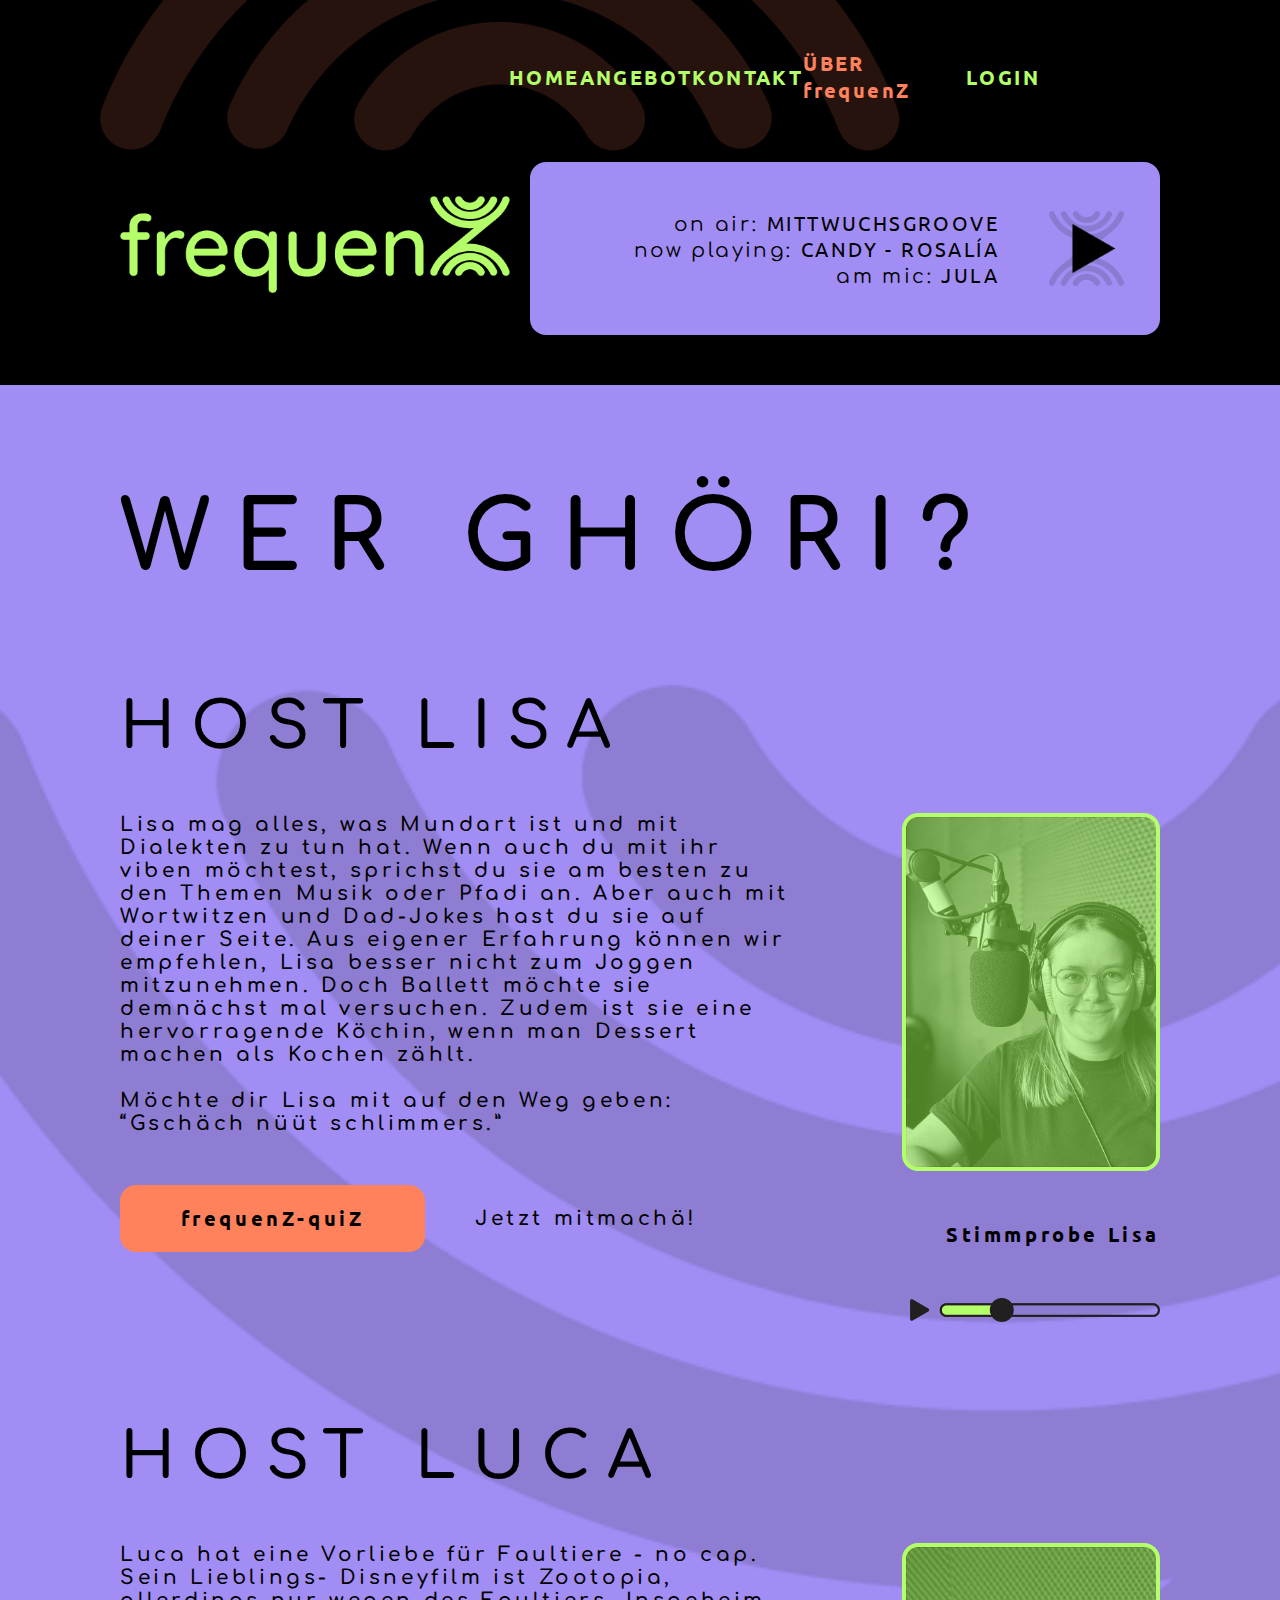
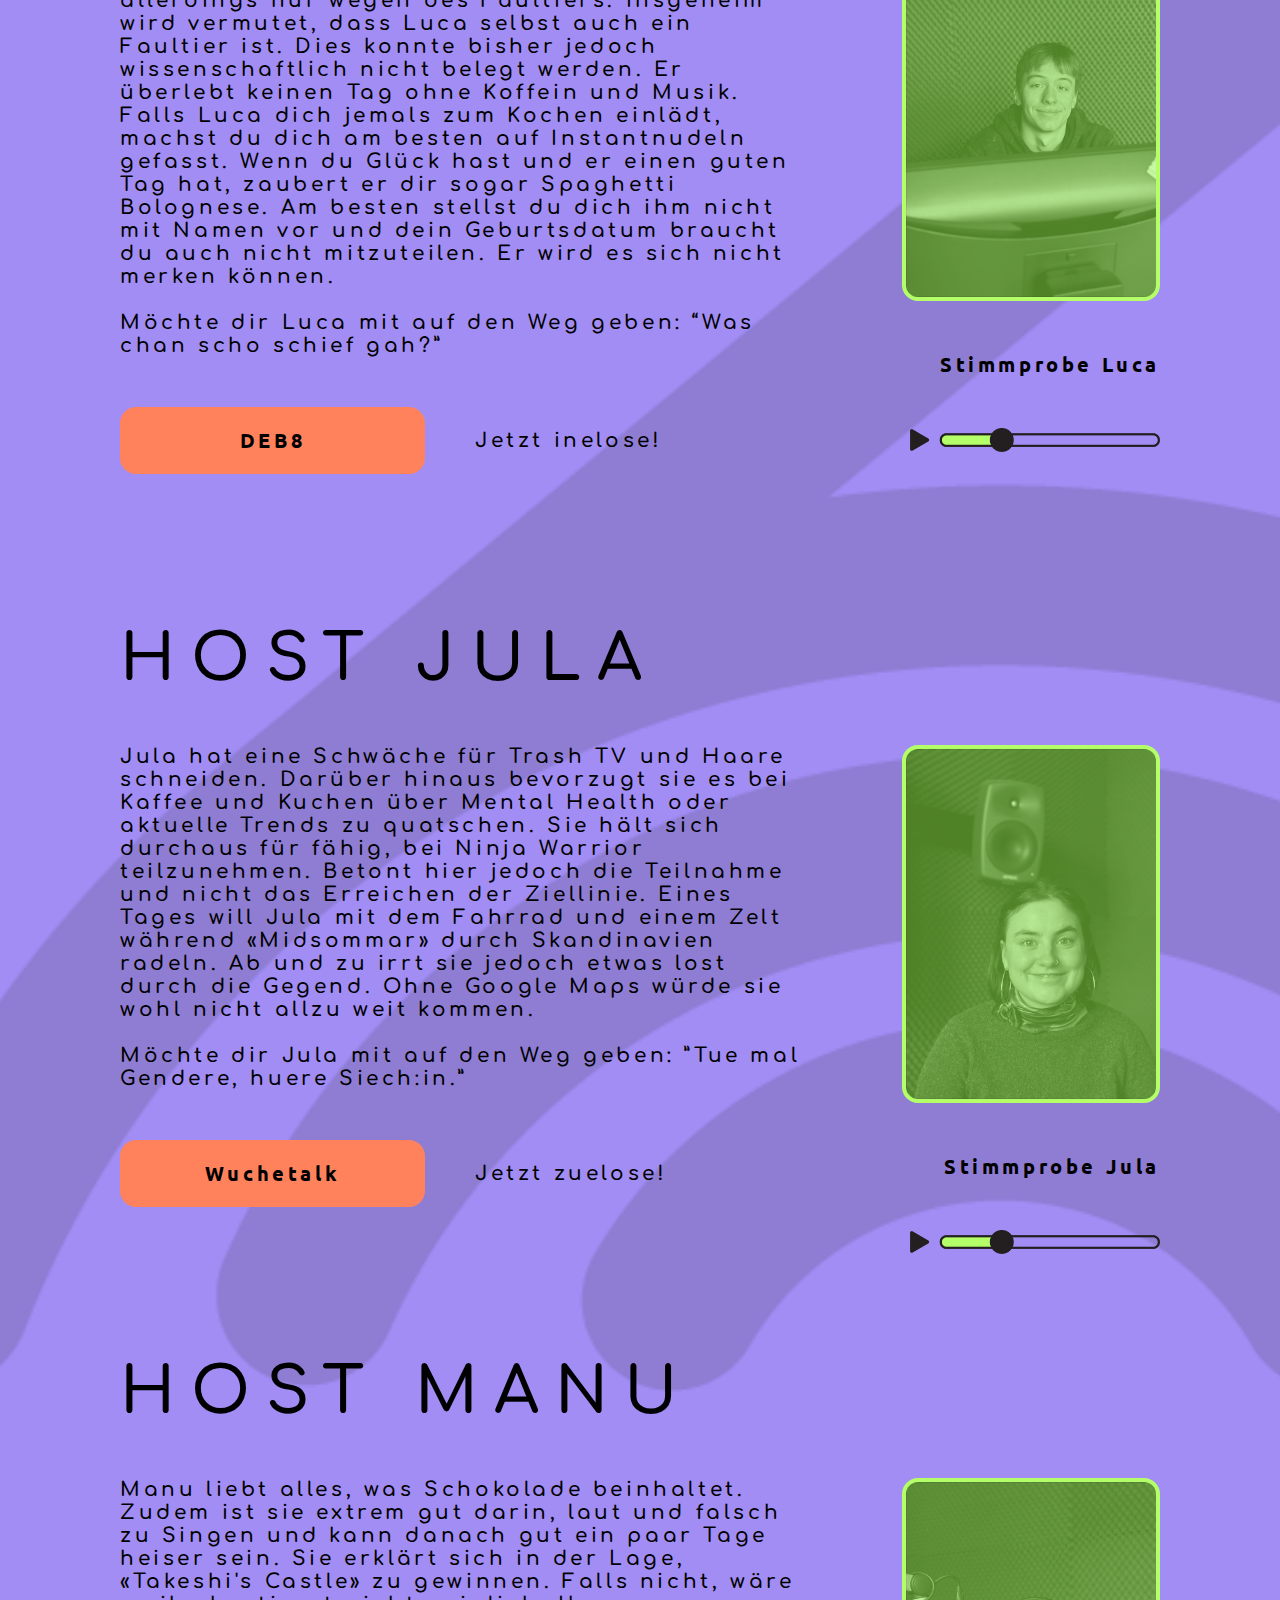
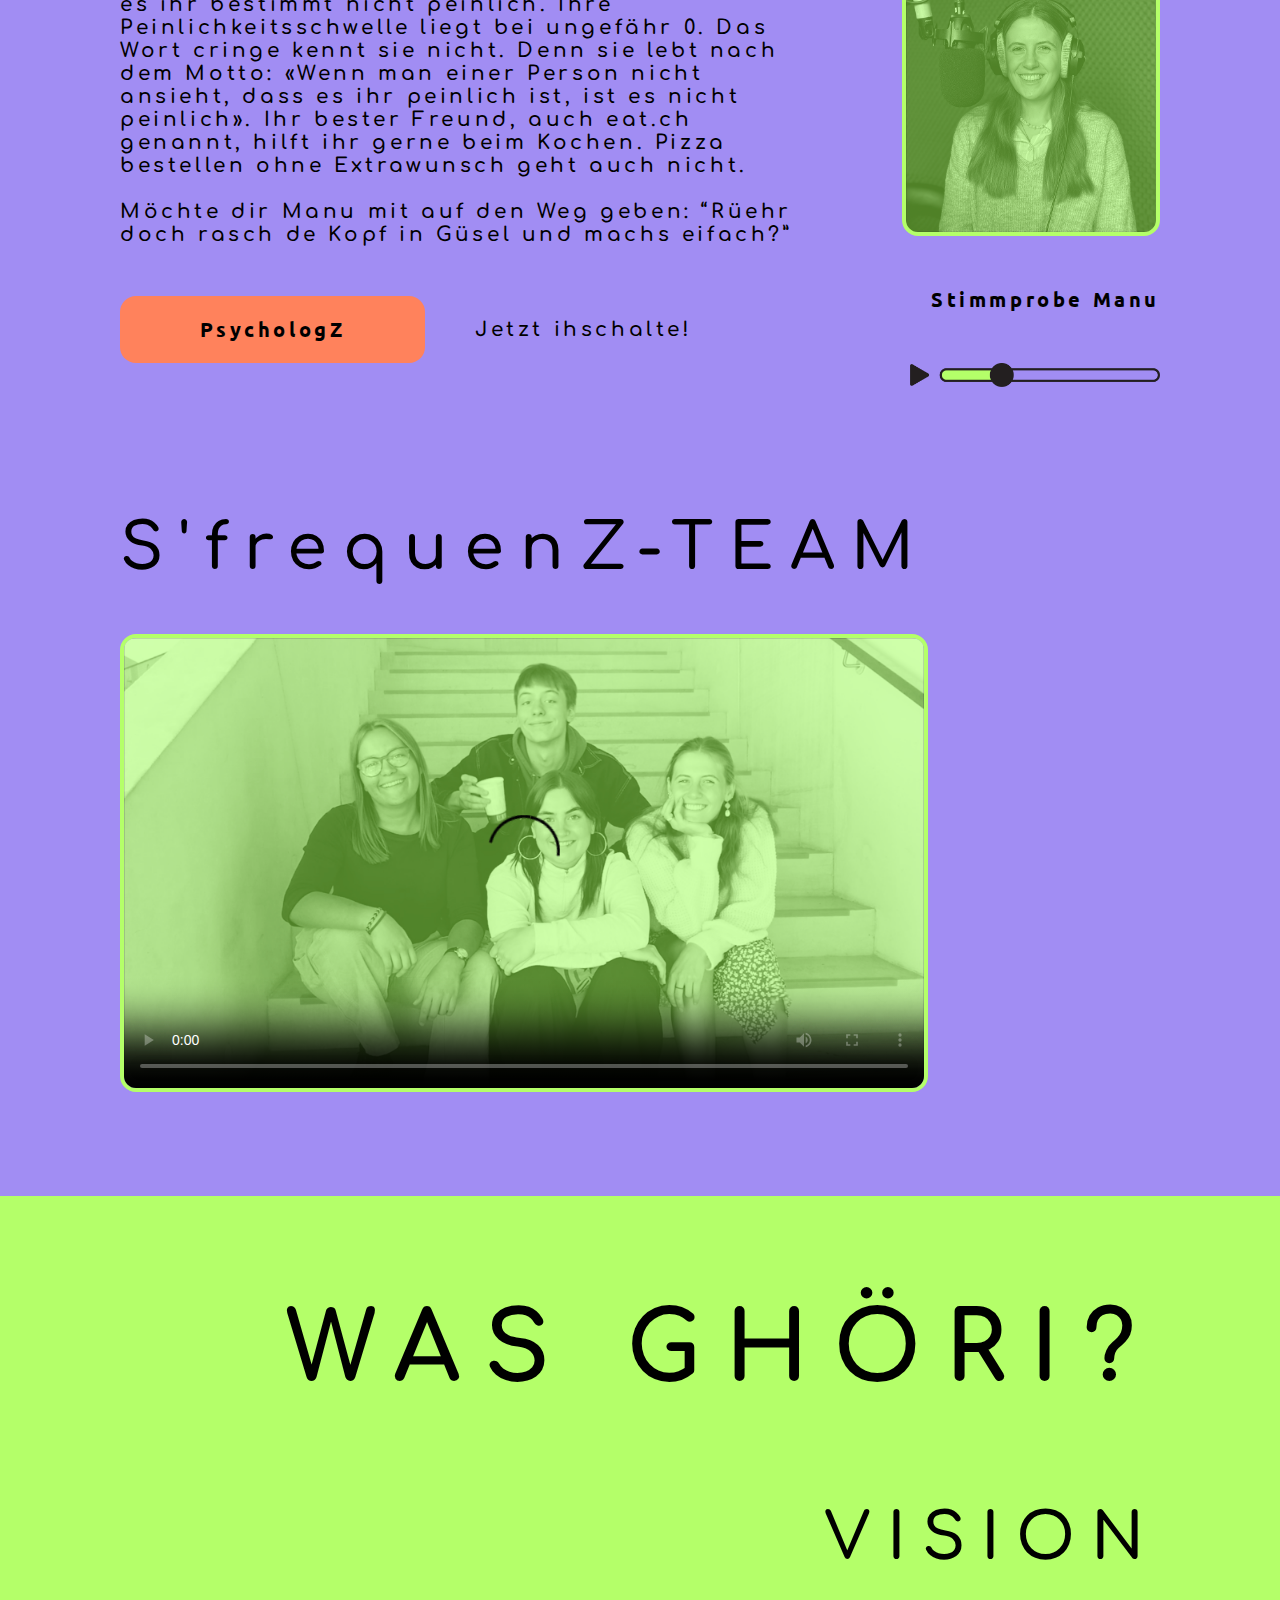
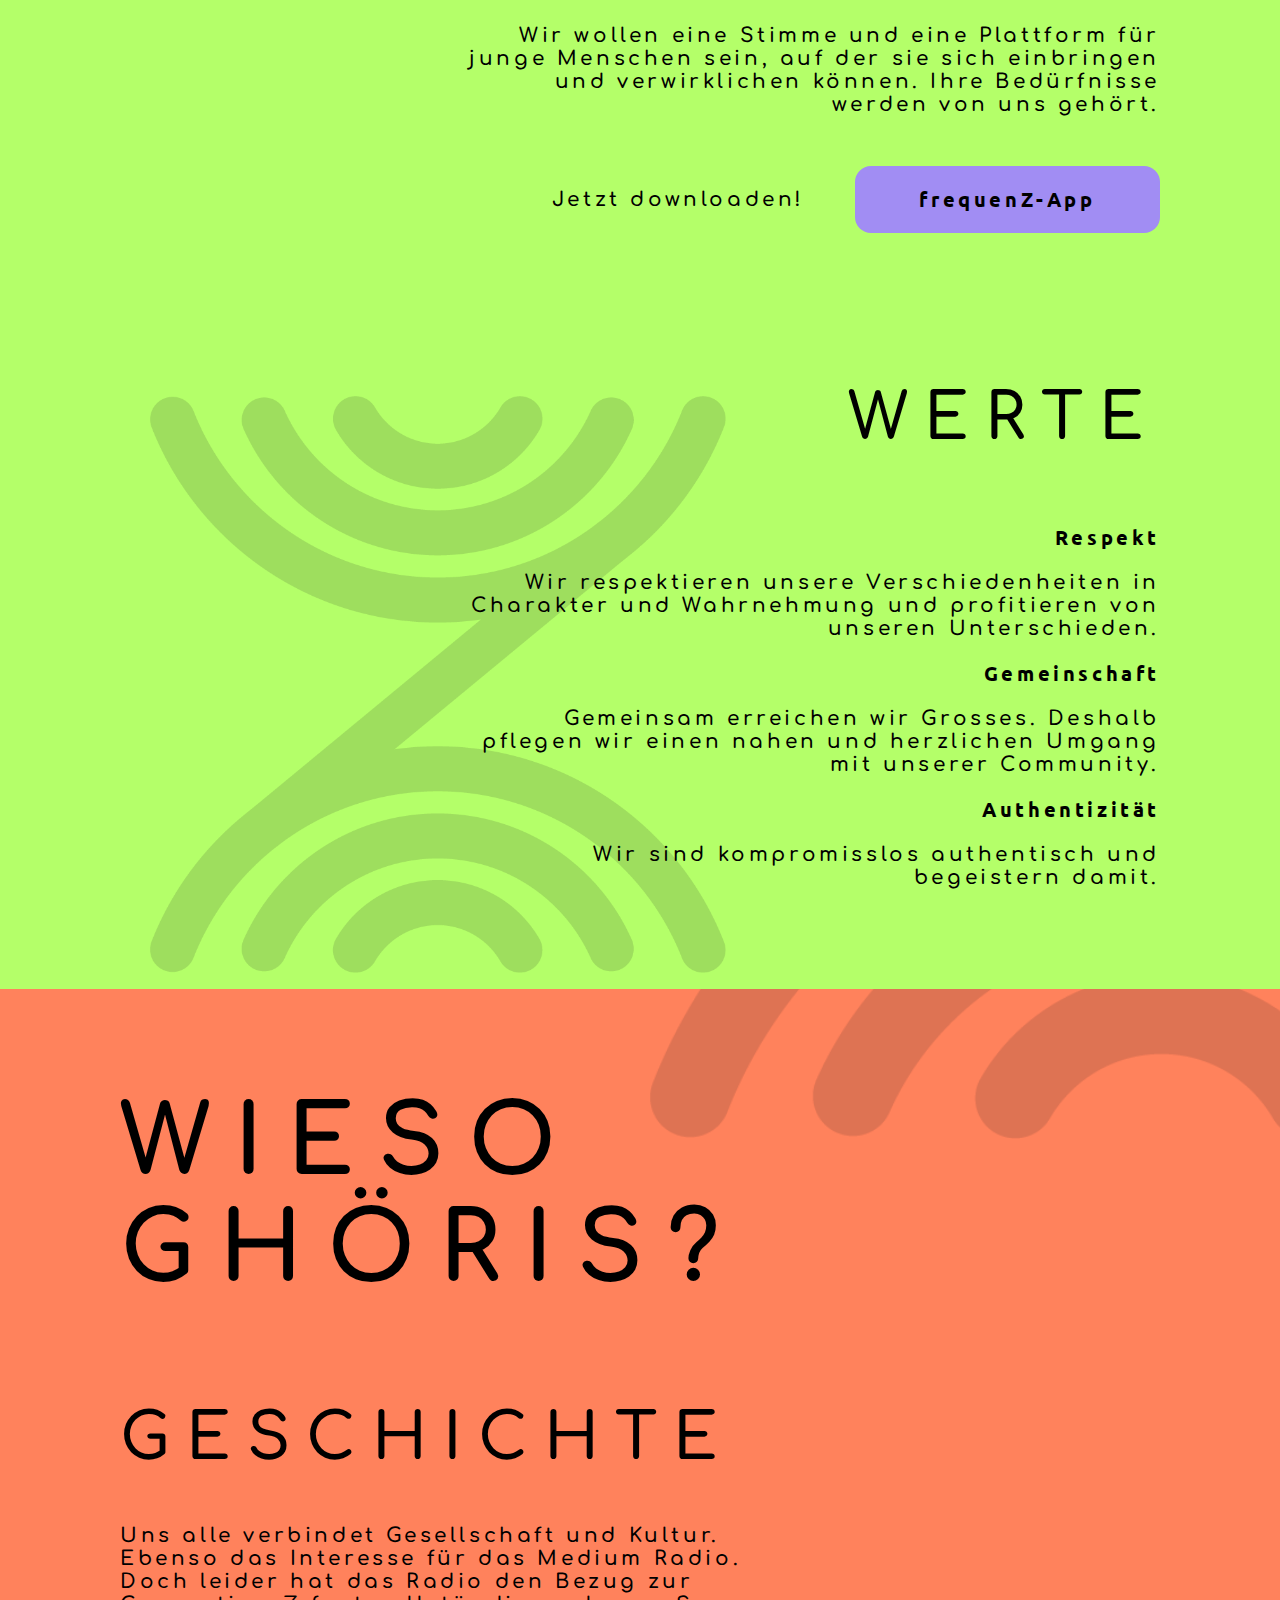
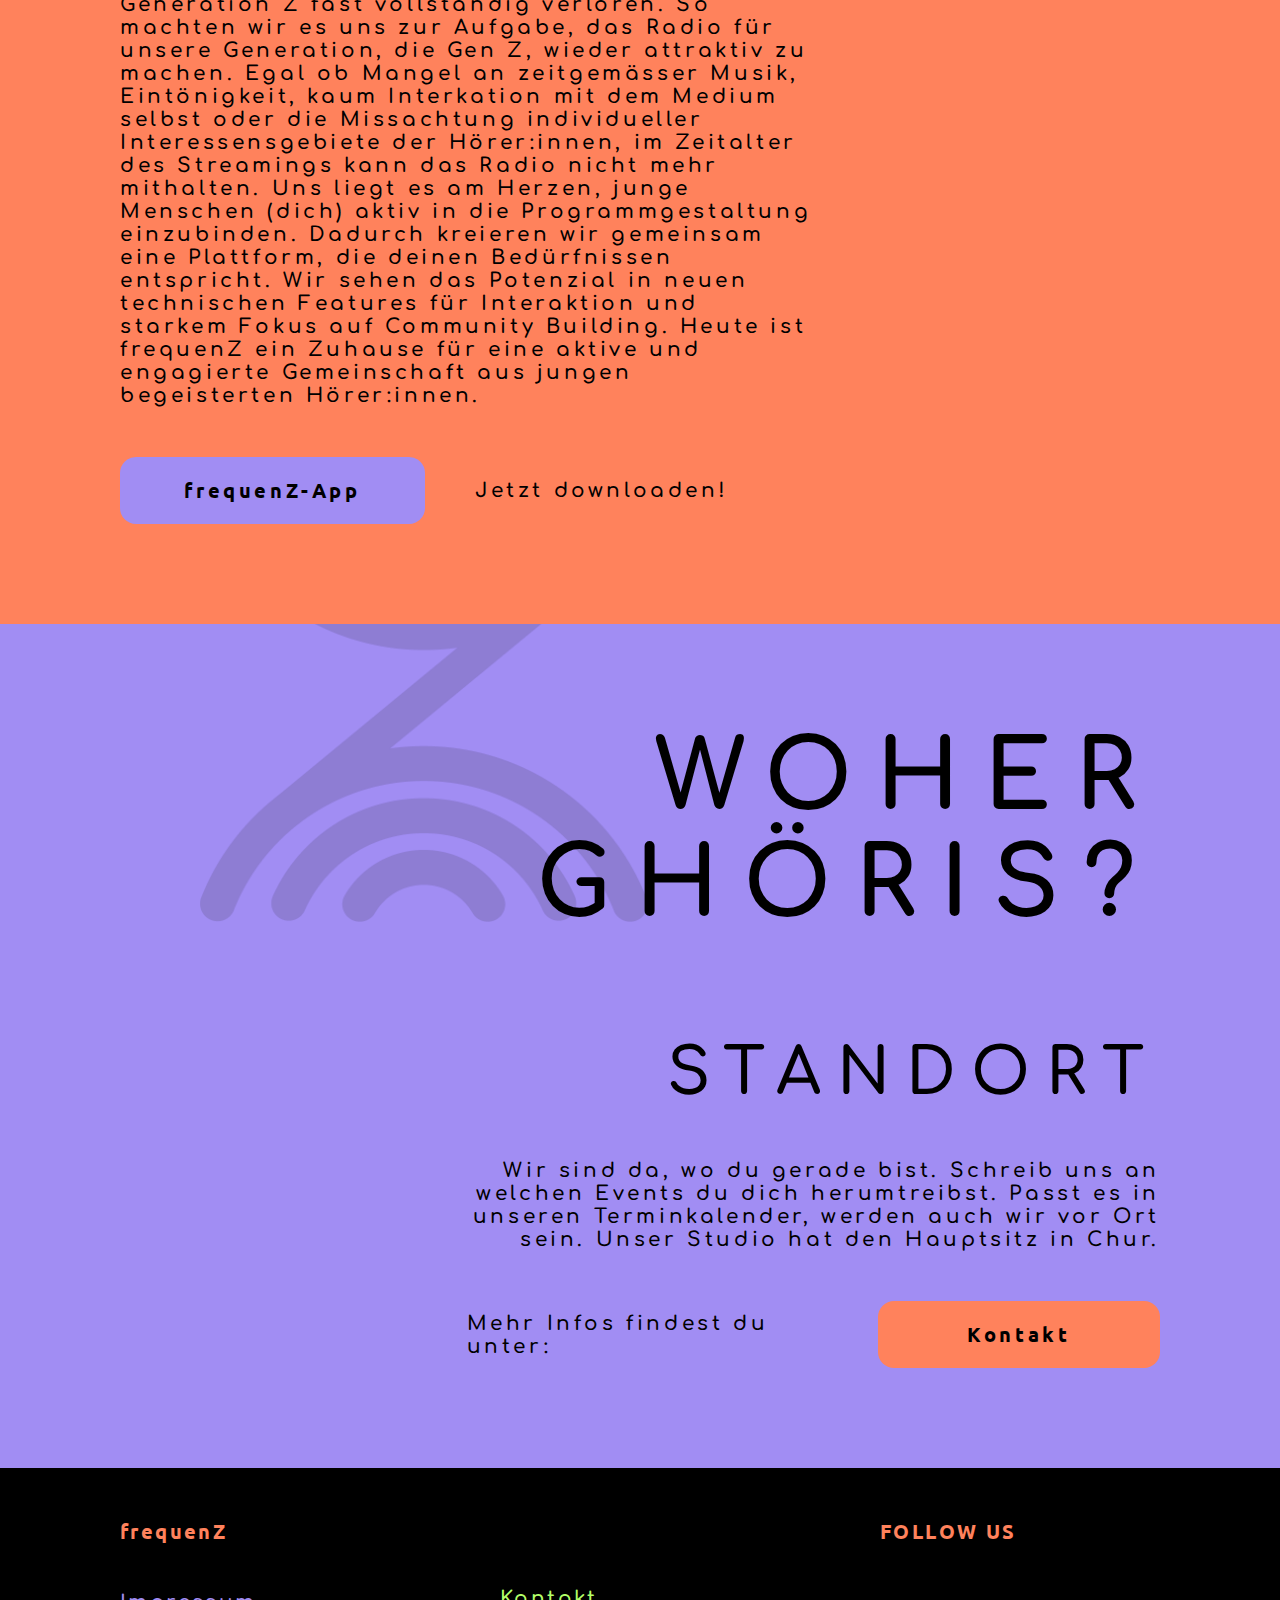
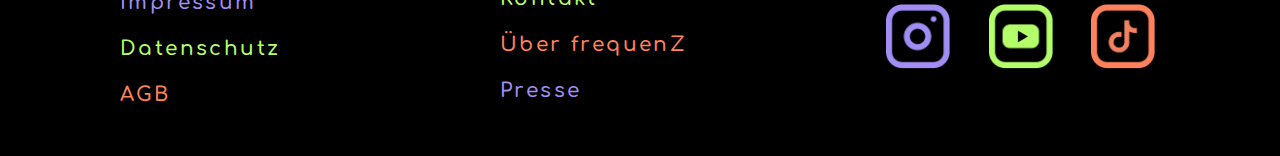
==== commit 3307f843: "html code-Korrekturen" ====
--- a/aboutus.html
+++ b/aboutus.html
@@ -14,11 +14,11 @@
     <header>
       <nav>
         <div class="menu">
-          <li><a href="index.html"> HOME</a></li>
-          <li><a href="angebot.html"> ANGEBOT</a></li>
-          <li><a href="kontakt.html"> KONTAKT</a></li>
-          <li><a href="aboutus.html" class="ueberuns"> ÜBER frequenZ</a></li>
-          <li><a href="#"> LOGIN</a></li>
+          <a href="index.html"> HOME</a>
+          <a href="angebot.html"> ANGEBOT</a>
+          <a href="kontakt.html"> KONTAKT</a>
+          <a href="aboutus.html" class="ueberuns"> ÜBER frequenZ</a>
+          <a href="#"> LOGIN</a>
         </div>
       </nav>
       <div class="header">
--- a/css/style.css
+++ b/css/style.css
@@ -9,7 +9,7 @@
 body{
     margin: auto;
     letter-spacing: 2.4px;
-    max-width: 1600px;
+    max-width: 100%;
 }
 
 b {
@@ -23,6 +23,28 @@
     text-align: left;
     font-size: 96px;
     margin:0;
+}
+
+h2{    /* h2 */
+    color:black;
+    font-family: var(--comfortaa);
+    font-size: 64px;
+    font-style: normal;
+    font-weight: 600;
+    line-height: normal;
+    letter-spacing: 16px;
+    padding: 100px 0px 50px 0px;
+    margin: 0px;   
+}
+
+h3{     /* h3 */
+    color: black;
+    font-family: Ubuntu;
+    font-size: 20px;
+    font-style: normal;
+    font-weight: 700;
+    line-height: normal;
+    letter-spacing: 3.6px;
 }
 
 .logo {
@@ -46,6 +68,7 @@
 footer {
     background-color: black;
 }
+
 .footer {
     display: flex;
     justify-content: space-between;
@@ -149,6 +172,7 @@
 
 .instagram, .youtube, .tiktok {
     height: 65px;
+    padding: 5px;
   }
 
 header {
@@ -184,9 +208,11 @@
     align-items: center;
     width: 100%;
     margin: 50px 120px 0px 389px;
-    margin-top: ;
-
     list-style: none;
+}
+
+.menu li {
+    padding: 0px 20px 0px 0px;
 }
 
 nav{
@@ -213,8 +239,7 @@
     background-color: #A18DF3;
     height: 141px;
     width: 629px;
-    margin-bottom: 50px;
-    margin-top: 58px;
+    margin: 58px 0px 50px 20px;
     border-radius: 16px;
     padding: 16px;
     justify-content: space-around;
@@ -262,11 +287,6 @@
     flex: 3;
 
 }
-
-.start_hintergrundbild {
-    /* Setze die gewünschte Höhe für das div */
-
-  }
   
   .titel_enkel {
     height: 75px;
@@ -293,14 +313,38 @@
     color: var(--orange);
   }
   
-  @media (max-width: 600px) {
+  @media (max-width: 1000px) {
+    h1{
+        font-size: 40px;
+        letter-spacing: 4px;
+    }
+
+    .h1_rechts{
+        text-align: left;
+    }
+    
+    h2{    /* h2 */
+        font-size: 24px;
+        letter-spacing: 4px;
+        padding: 20px 0px 10px 0px;  
+    }
+    
+    h3{     /* h3 */
+        font-size: 12px;
+        letter-spacing: 1.5px;
+    }
+    
+    p{
+        font-size: 12px;
+        letter-spacing: 1.5px;
+    }
+
     .logo {
         height: 70px;
         display: flex;
     }
 
     header {
-        flex-direction: column;
         padding: 20px 30px 20px 30px;
         background-size: 800px; /* Oder die gewünschte Größe */
         background-repeat: no-repeat;
@@ -309,35 +353,20 @@
         background-position-x: 100px;
     }
 
-    .header {
-        display: flex;
-        flex-direction: column;
-        margin: 0;
-        justify-content: space-between;
-        align-items: center;
-    }
-
     .menu {
         flex-direction: column;
-        justify-content: space-around;
         align-items: flex-start;
-        width: 100%;
         margin: 0px 0px 0px 0px;
     }
     
     nav{
-        flex-direction: row;
-        justify-content: space-around;
-        width: 100%;
         font-size: 12px;
-        font-weight: 700;
     }
 
     .live_container {
         height: 100px;
-        width: 300px;
-        margin-bottom: 10px;
-        margin-top: 10px;
+        width: 315px;
+        margin: 10px 0px 10px 10px;
         border-radius: 4px;
         padding: 4px;
     }
@@ -345,8 +374,8 @@
     .liveplayer {
         padding-right: 30px;
         flex: 3;
-        font-family: var(--comfortaa);
         font-size: 12px;
+        letter-spacing: 1.5px;
     }
     
     .live_bild {
@@ -358,22 +387,12 @@
     }
     .footer {
         font-size: 12px;
-        font-weight: 600;
-        flex-direction: column;
         padding: 20px 30px 20px 30px;
       }
     
     .footer-column1, .footer-column2, .footer-column3  {
         margin: 0px 0px 0px 0px;
         flex: none;
-      }
-
-    .footer-column2 {
-        margin-top: -25px; /* damit die Icons nicht so weit unten sind, wegen den <br> im html */
-      }
-    
-    .footer-column3 {
-        margin-top: 30px
       }
       
     .socialmedia {
@@ -384,4 +403,36 @@
       .instagram, .youtube, .tiktok {
         height: 20px;
       }
+
+      .hi_inhalt {
+        margin: 0px 30px 0px 30px;
+      }
+
+      .titel_enkel{
+        height: auto;
+        margin-top: 20px;
+        margin-bottom: 20px;
+      }
+
+      p{
+        margin-bottom: 20px;
+      }
+  }
+
+  @media (max-width: 600px) {
+    .footer{
+        flex-direction: column;
+    }
+
+    .footer-column2 {
+        margin-top: -25px; /* damit die Icons nicht so weit unten sind, wegen den <br> im html */
+      }
+
+    .footer-column3 {
+        margin-top: 30px
+      }
+
+    .header {
+        flex-direction: column;
+      }
   }--- a/css/styleaboutus.css
+++ b/css/styleaboutus.css
@@ -8,7 +8,7 @@
 
 body{
     margin: auto;
-    max-width: 1600px;
+    max-width: 100%;
 }
 
 h1{
@@ -362,25 +362,10 @@
 }
 
 /*Smartphone-Ansicht*/
-@media (max-width: 600px){
-    :root{
-        --orange: #FF825C;
-        --violett:#A18DF3;
-        --grün: #B4FF69;
-        --comfortaa: 'Comfortaa', sans-serif;
-        --ubuntu: 'Ubuntu', sans-serif;
-    }
-
-    body{
-        margin: auto;
-        max-width: 600px;
-    }
-    
+@media (max-width: 1000px){
+
     h1{
-        color:black;
-        font-family: var(--comfortaa);
         font-size: 40px;
-        margin:0;
         letter-spacing: 4px;
     }
 
@@ -389,140 +374,72 @@
     }
     
     h2{    /* h2 */
-        color:black;
-        font-family: var(--comfortaa);
         font-size: 24px;
-        font-style: normal;
-        font-weight: 600;
-        line-height: normal;
         letter-spacing: 4px;
-        padding: 20px 0px 10px 0px;
-        margin: 0px;   
+        padding: 20px 0px 10px 0px;  
     }
     
     h3{     /* h3 */
-        color: black;
-        font-family: Ubuntu;
         font-size: 12px;
-        font-style: normal;
-        font-weight: 700;
-        line-height: normal;
-        letter-spacing: 3.6px;
+        letter-spacing: 1.5px;
     }
     
     p{
-        color: #000;
-        font-family: Comfortaa;
         font-size: 12px;
-        font-style: normal;
-        font-weight: 600;
-        line-height: normal;
-        letter-spacing: 3.6px;
-        margin: 0px;
-    }
-
-    .button_text{
-        font-family: var(--ubuntu)
+        letter-spacing: 1.5px;
     }
 
     .button{
-        display: flex;
         margin: 10px 0px 10px 0px;
-        align-items: center;
-        cursor: pointer;
     }
 
     .button_style {
-        background-color: #FF825C;
-        border-radius: 4px;
-        display: flex;
+        border-radius: 4px;
         width: 160px;
         padding: 5px 6px;
-        justify-content: center;
         margin-right: 10px;
     }
 
-    .button_style:hover {
-        background-color: var(--grün);
-    }
-
-    .downloadbutton_text{
-        font-family: var(--ubuntu)
-    }
-
     .downloadbutton{
-        display: flex;
         margin: 10px 0px 10px 0px;
-        align-items: center;
         justify-content: left;
     }
 
     .downloadbutton_style {
         border-radius: 4px;
-        display: flex;
         width: 160px;
         padding: 5px 6px;
-        justify-content: center;
         margin-left: 10px;
     }
 
-    .downloadbutton_style:hover {
-        background-color: var(--orange);
-    }
-
     .downloadbutton2{
-        display: flex;
         margin: 10px 0px 0px 0px;
-        align-items: center;
     }
 
     .downloadbutton_style2 {
         border-radius: 4px;
-        display: flex;
         width: 160px;
         padding: 5px 6px;
-        justify-content: center;
         margin-right: 10px;
     }
 
-    .downloadbutton_style2:hover {
-        background-color: var(--grün);
-    }
-
     .kontaktbutton {
-        display: flex;
         margin: 10px 0px 0px 0px;
-        align-items: center;
         justify-content: left;
-        cursor: pointer;
     }
 
     .kontaktbutton_style {
-        background-color: #FF825C;
-        border-radius: 4px;
-        display: flex;
+        border-radius: 4px;
         width: 160px;
         padding: 5px 6px;
-        justify-content: center;
         margin-left: 10px;
     }
-    
-    .kontaktbutton_style:hover {
-        background-color: var(--grün);
-    }
 
     .wer_ghoeri{
-        background-color: #A18DF3;
-        display: flex;
         padding: 25px 30px 25px 30px;
-        background-image: url(../img/Z-black-15.png);
-        background-repeat: no-repeat;
-        background-position: -150px 300px;
-        background-size: 180%;
     }
 
     .image_host{
-        display: flex;
         width: auto;
         height: 150px;
         align-items: center;
@@ -530,72 +447,26 @@
         margin-bottom: 10px;
         justify-content: left;
         border-radius: 4px;
-        border-style: solid;
-        border-color: #B4FF69;
         border-width: 2px;
     }
 
     .image_container{
         width:100px;
         height:150px;
-        background-size: cover;
         margin-bottom: 10px;
         border-radius: 4px;
-        border-style: solid;
-        border-color: #B4FF69;
         border-width: 2px;
     }
 
-    .lisa{
-        background-image: url('/img/lisa_original.png');
-    }
-
-    .lisa:hover{
-        background-image: url('/img/lisa_hover.png');
-    }
-
-    .luca{
-        background-image: url('/img/luca_original.png');
-    }
-
-    .luca:hover{
-        background-image: url('/img/luca_hover.png');
-    }
-
-    .jula{
-        background-image: url('/img/jula_original.png');
-    }
-
-    .jula:hover{
-        background-image: url('/img/jula_hover.png');
-    }
-
-    .manu{
-        background-image: url('/img/manu_original.png');
-    }
-
-    .manu:hover{
-        background-image: url('/img/manu_hover.png');
-    }
-
     .content_stimmprobe{
-        margin: 0px 0px 0px 0px;
         text-align: left;
     }
 
     .seekbar{
         width: 100px;
-        height: 24px;
         margin: 10px 0px 0px 0px;
-        background-image: url('/img/seekbar.png');
-        background-size: contain;
-        background-repeat: no-repeat;
-        cursor: pointer;
-    }
-
-    .seekbar:hover{
-        background-image: url('/img/seekbar_hover.png');
-    }
+    }
+
 
     .rechtesbild{
         flex: 2;
@@ -605,10 +476,6 @@
 
     .hosts{
         display: flex;
-        flex-direction: column;
-        margin: 0px 0px 0px 0px;
-        padding: 0px 0px 0px 0px;
-        justify-content: space-between;
     }
 
     .text_host{
@@ -616,53 +483,30 @@
     }
 
     .content_host{
-        flex: 3;
+        padding-bottom: 10px;
     }
 
     video{
         border-radius: 4px;
-        border-style: solid;
-        border-color: #B4FF69;
         border-width: 2px;
         width: 265px;
     }
 
     .videocontent{
-        display: flex;
         flex-direction: column;
     }
 
-    /* .teamvideo{
-        border: solid;
-        border-color: #B4FF69;
-        border-radius: 16px;
-        border-width: 4px;
-    } */
-
     .was_ghoeri{
-        background-color: #B4FF69;
-        display: flex;
-        flex-direction: row-reverse;
         padding: 25px 30px 25px 30px;
-        background-image: url(../img/Z-black-15.png);
-        background-repeat: no-repeat;
-        background-position: 150px 800px;
-        background-size: 45%;
-    }
-
-    .was_ghoeri_rechts{
-        flex-direction: row-reverse;
     }
 
     .aufteilung{
-        display: flex;
         flex-direction: column;
         text-align: left;
         justify-content: left;
     }
 
     .aufteilung2{
-        display: flex;
         flex-direction: column;
     }
 
@@ -681,16 +525,9 @@
     }
 
     .wieso_ghoeris{
-        background-color: #FF825C;
-        display: flex;
-        flex-direction: column;
         padding: 25px 30px 25px 30px;
         justify-content: left;
         text-align: left;
-        background-image: url(../img/Z-black-15.png);
-        background-repeat: no-repeat;
-        background-position: 650px -875px;
-        background-size: 80%;
     }
 
     .titel_geschichte{
@@ -698,24 +535,32 @@
     }
 
     .woher_ghoeris{
-        background-color: #A18DF3;
-        display: flex;
-        flex-direction: column;
         padding: 25px 30px 25px 30px;
-        background-image: url(../img/Z-black-15.png);
-        background-repeat: no-repeat;
-        background-position: 200px -150px;
-        background-size: 35%;
-    }
-
-    .content_rechts{
-        display: flex;
-        flex-direction: column;
-        flex: 4;
+
     }
 
     .rechtsbuendigertext{
         text-align: left;
         justify-content: left;
     }
+}
+
+@media (max-width: 600px){
+    .hosts{
+        flex-direction: column;
+    }
+
+    .image_host{
+        height: 300px;
+        margin-bottom: 10px;
+        justify-content: center;
+    }
+
+    .image_container{
+        width:200px;
+        height:300px;
+    }
+    .seekbar{
+        width: 120px;
+    }
 }